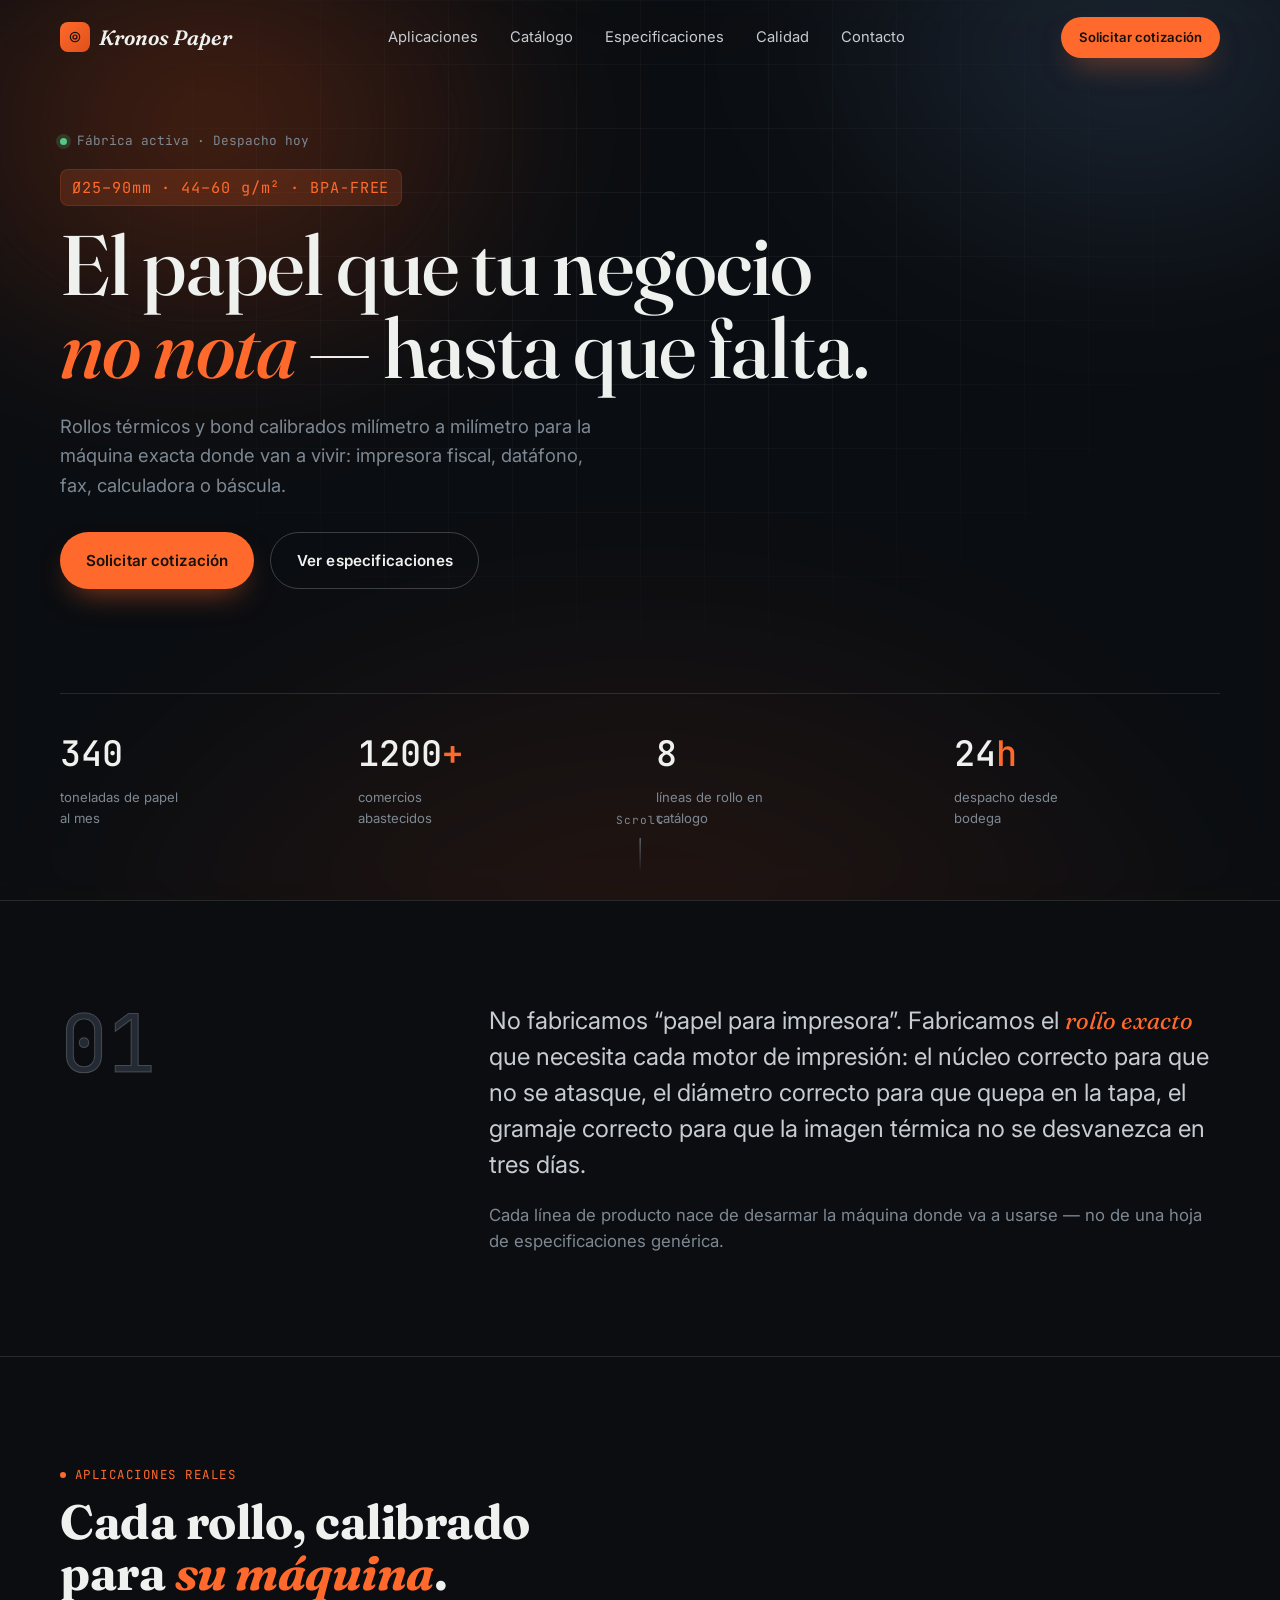
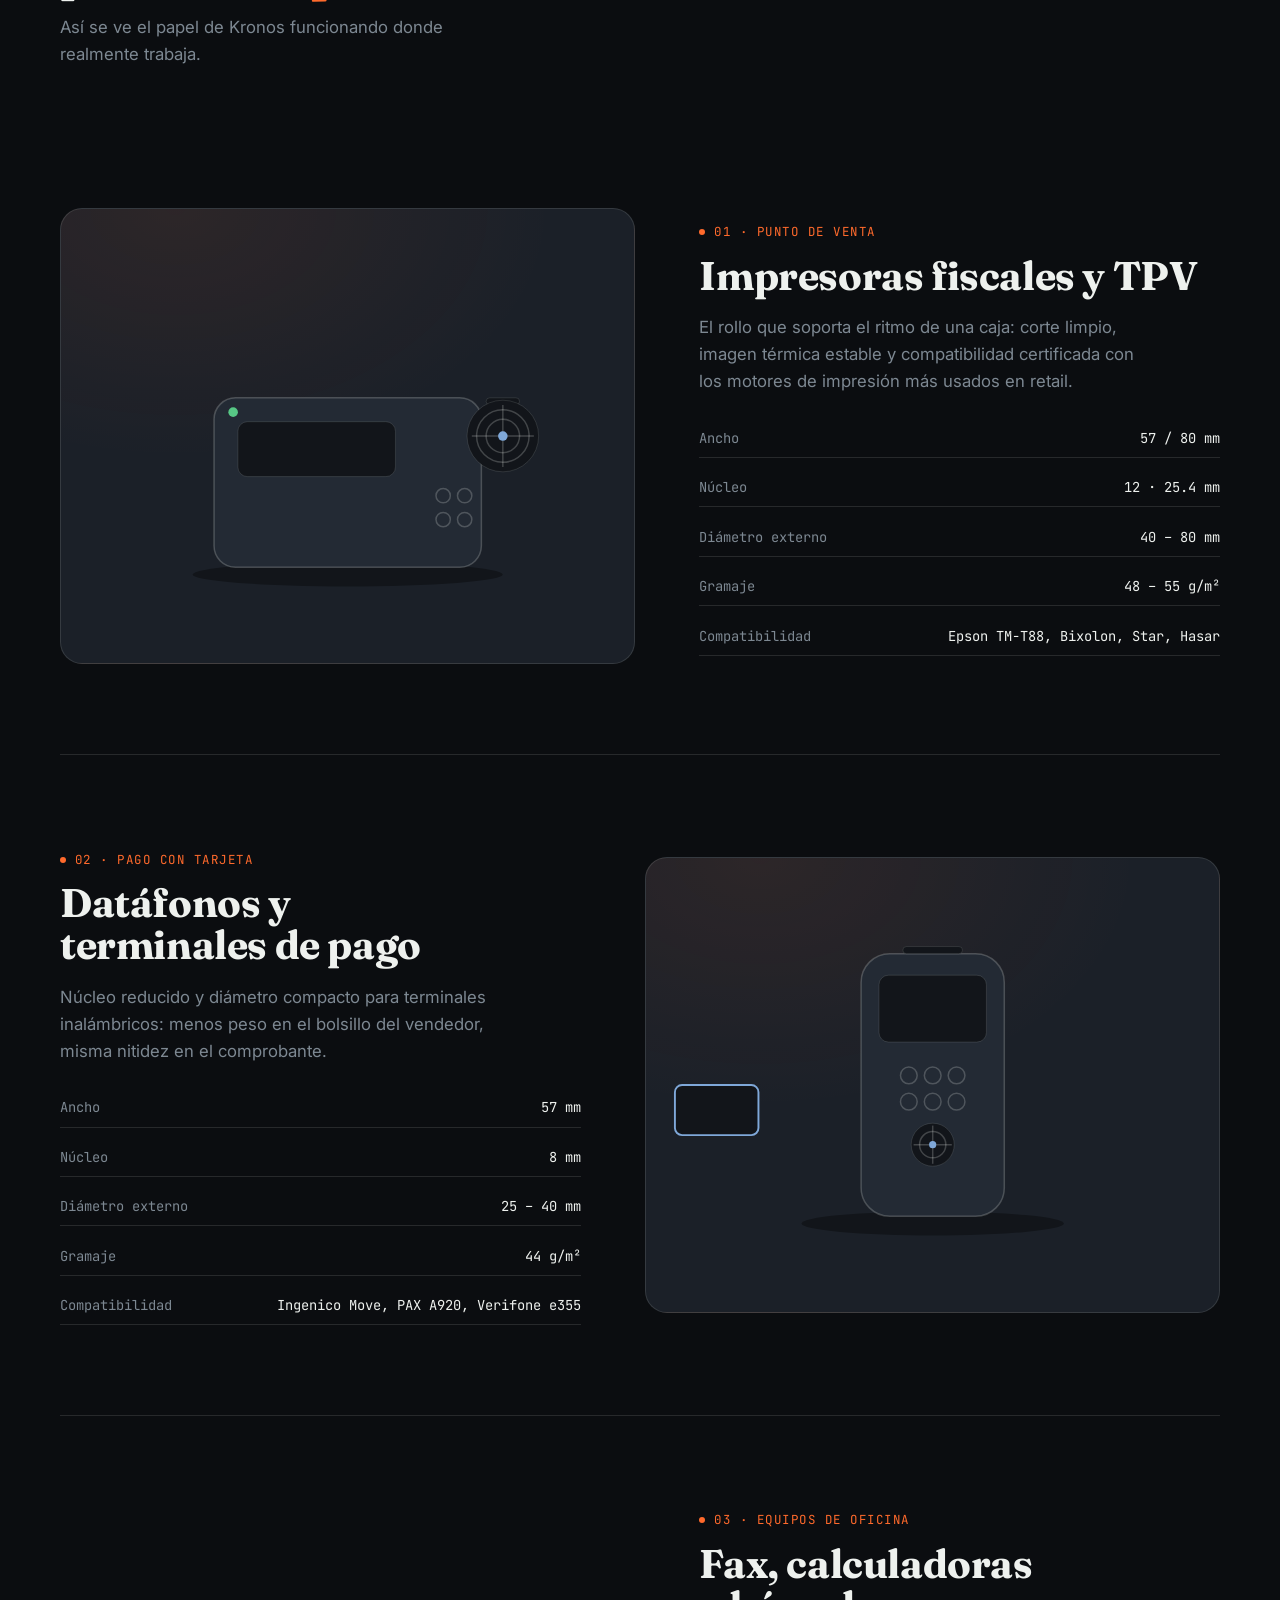
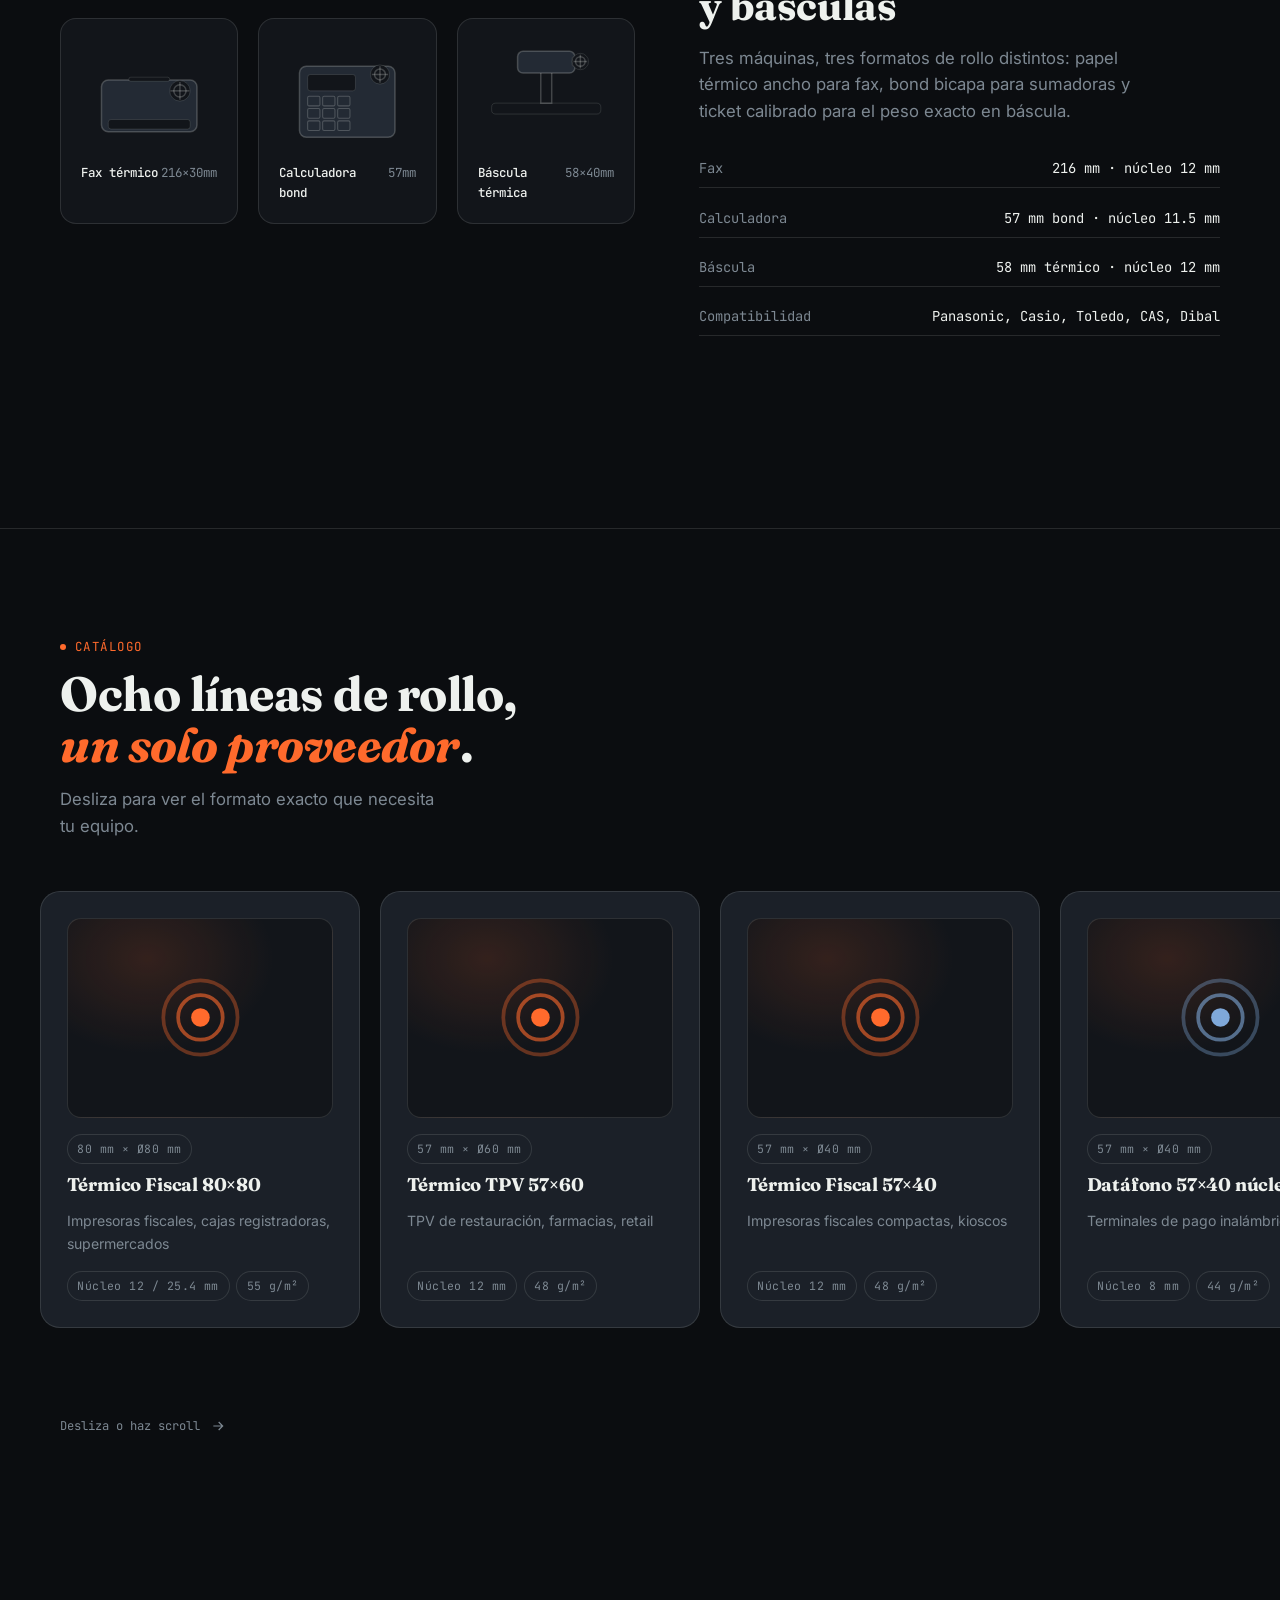
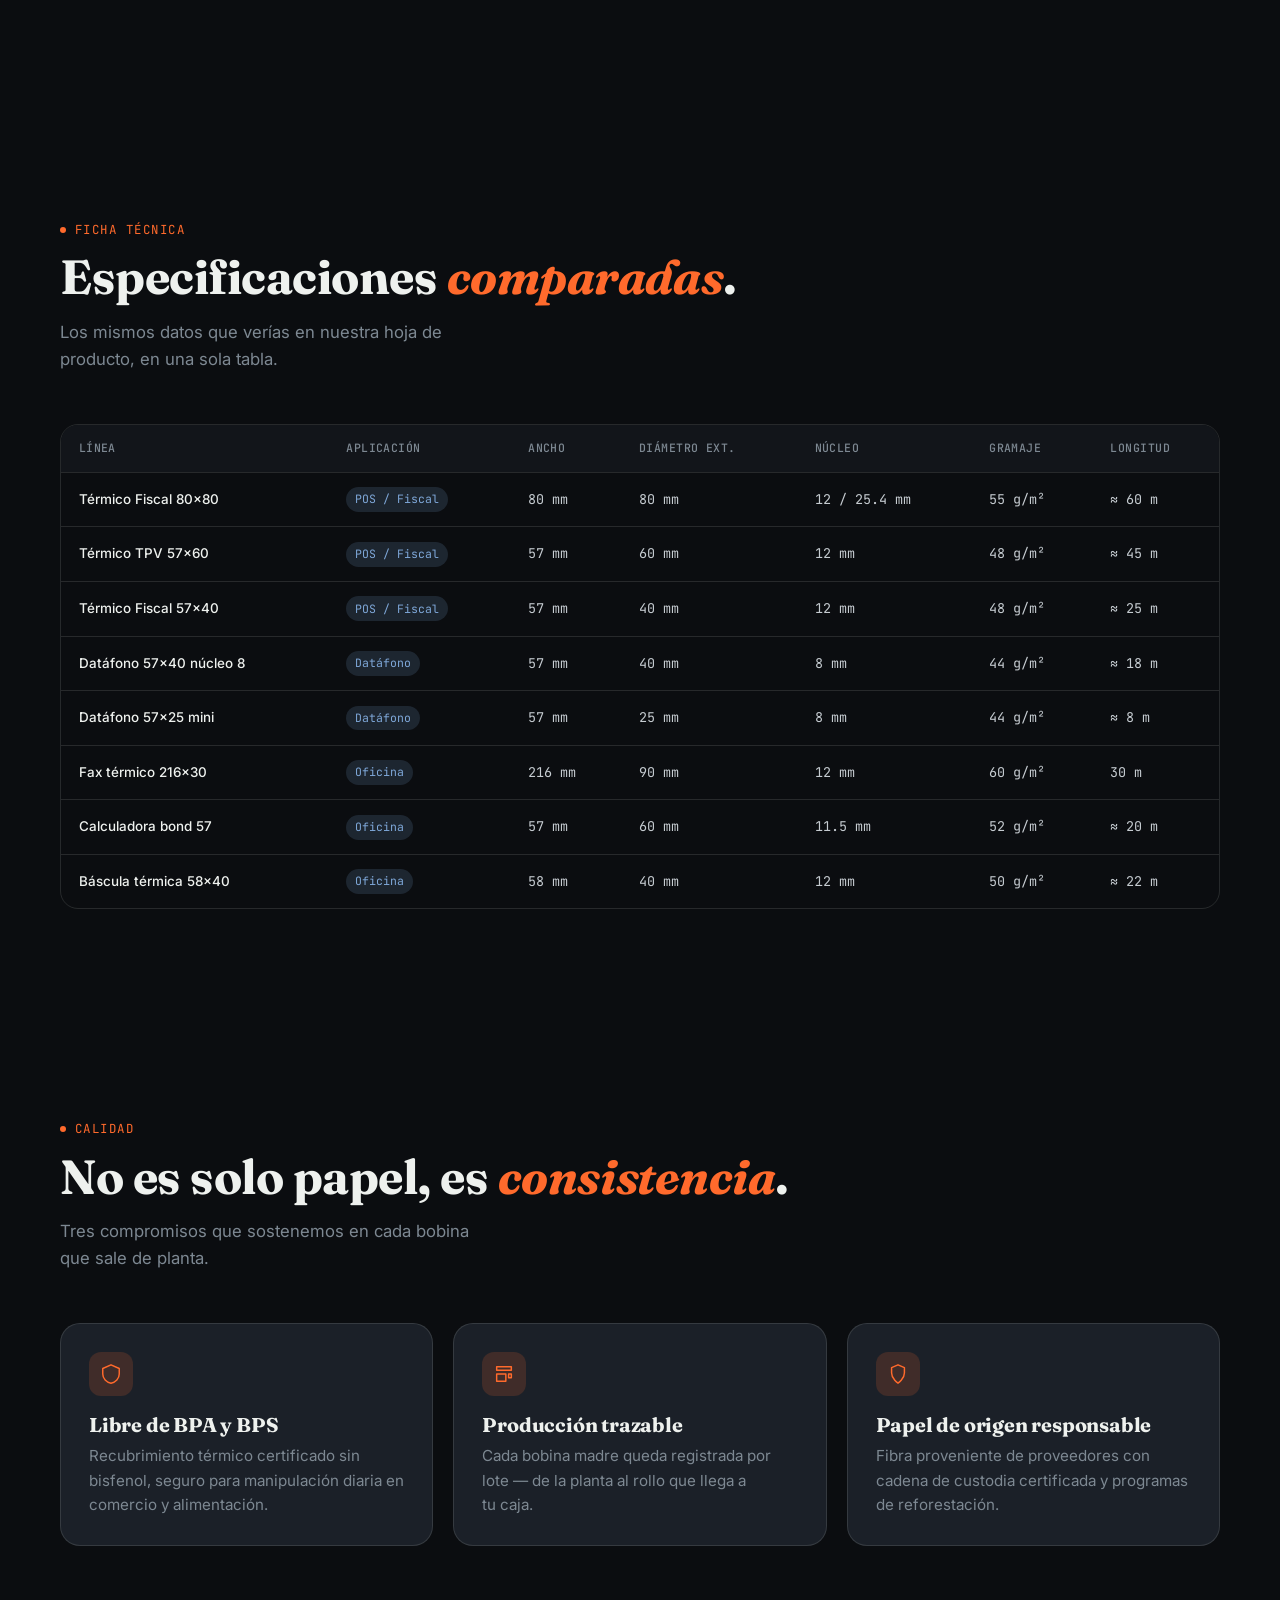
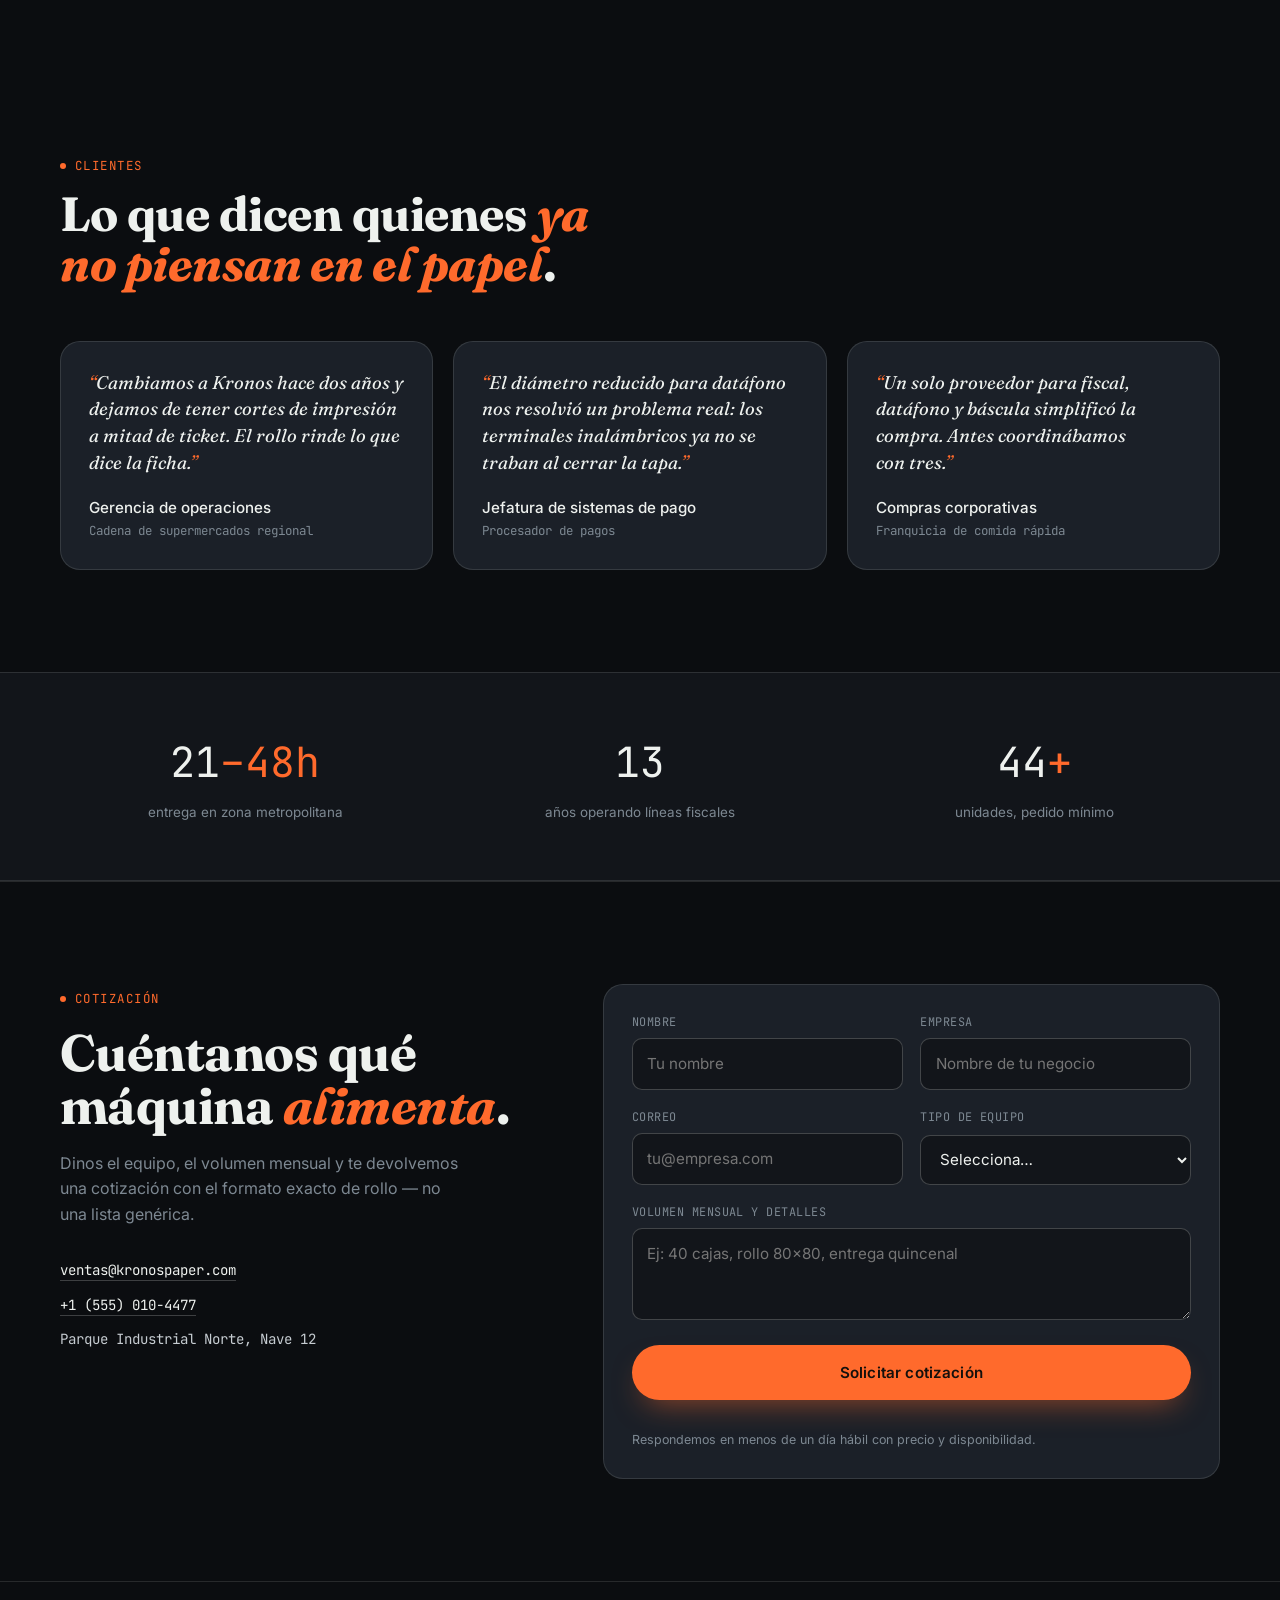
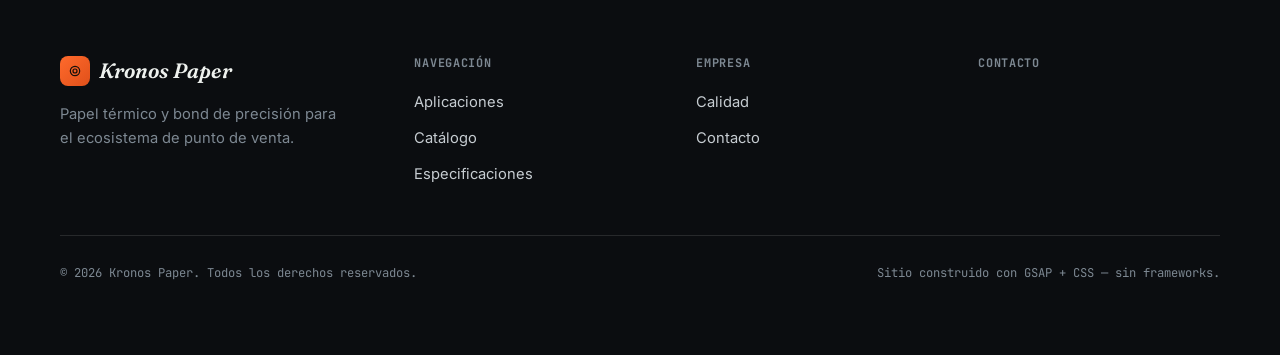
==== kronos-paper/index.html @ b765696f "Add Kronos Paper website with per-machine roll animations Static site (no build step) showcasing the" ====
<!doctype html>
<html lang="es">
<head>
<meta charset="UTF-8" />
<meta name="viewport" content="width=device-width, initial-scale=1" />
<title>Kronos Paper — Papel térmico y bond de precisión para punto de venta</title>
<meta name="description" content="Rollos térmicos y bond calibrados para impresoras fiscales, datáfonos, fax, calculadoras y básculas. Fabricación trazable, libre de BPA, entrega en 24–48h." />
<link rel="preconnect" href="https://fonts.googleapis.com">
<link rel="preconnect" href="https://fonts.gstatic.com" crossorigin>
<link rel="stylesheet" href="https://fonts.googleapis.com/css2?family=Fraunces:ital,opsz,wght@0,9..144,400;0,9..144,500;0,9..144,600;1,9..144,500;1,9..144,600&family=Inter:wght@300;400;500;600;700&family=JetBrains+Mono:wght@400;500;600&display=swap">
<link rel="icon" href="data:image/svg+xml,%3Csvg xmlns='http://www.w3.org/2000/svg' viewBox='0 0 24 24'%3E%3Crect width='24' height='24' rx='6' fill='%23ff6a2c'/%3E%3Ccircle cx='12' cy='12' r='7' stroke='%2314100c' stroke-width='1.8' fill='none'/%3E%3Ccircle cx='12' cy='12' r='3' stroke='%2314100c' stroke-width='1.8' fill='none'/%3E%3C/svg%3E">
<link rel="stylesheet" href="styles.css?v=20260911" />
</head>
<body>
<a class="skip-link" href="#contenido">Saltar al contenido</a>

<div class="splash" data-splash aria-hidden="true">
  <div class="splash-mark">
    <span class="brand-mark"><svg viewBox="0 0 24 24" fill="none"><circle cx="12" cy="12" r="7" stroke="#14100c" stroke-width="1.8"/><circle cx="12" cy="12" r="3" stroke="#14100c" stroke-width="1.8"/></svg></span>
    Kronos Paper
  </div>
  <div class="splash-bar"><span></span></div>
</div>

<div class="scroll-progress" aria-hidden="true"><span data-scroll-progress></span></div>

<header class="nav" data-nav>
  <div class="container nav-inner">
    <a class="brand" href="#top">
      <span class="brand-mark"><svg viewBox="0 0 24 24" fill="none"><circle cx="12" cy="12" r="7" stroke="#14100c" stroke-width="1.8"/><circle cx="12" cy="12" r="3" stroke="#14100c" stroke-width="1.8"/></svg></span>
      Kronos Paper
    </a>
    <nav class="nav-links" data-nav-links aria-label="Navegación principal">
      <a href="#aplicaciones">Aplicaciones</a>
      <a href="#catalogo">Catálogo</a>
      <a href="#especificaciones">Especificaciones</a>
      <a href="#calidad">Calidad</a>
      <a href="#contacto">Contacto</a>
    </nav>
    <a class="btn btn-primary btn-sm nav-cta" href="#contacto">Solicitar cotización</a>
    <button class="nav-burger" data-burger aria-label="Abrir menú" aria-expanded="false"><span></span></button>
  </div>
</header>

<div class="mobile-menu" data-mobile-menu>
  <ul data-mobile-nav-links>
    <li><a href="#aplicaciones">Aplicaciones</a></li>
    <li><a href="#catalogo">Catálogo</a></li>
    <li><a href="#especificaciones">Especificaciones</a></li>
    <li><a href="#calidad">Calidad</a></li>
    <li><a href="#contacto">Contacto</a></li>
  </ul>
  <a class="btn btn-primary" href="#contacto">Solicitar cotización</a>
</div>

<main id="contenido">

  <section class="hero" id="top">
    <div class="hero-mesh" aria-hidden="true"></div>
    <div class="hero-grid" aria-hidden="true"></div>
    <div class="container hero-inner">
      <div>
        <div class="hero-meta"><span class="dot"></span><span>Fábrica activa · Despacho hoy</span></div>
        <span class="hero-glyph">Ø25–90mm · 44–60 g/m² · BPA-FREE</span>
        <h1 class="hero-title" data-reveal>El papel que tu negocio <em>no nota</em> — hasta que falta.</h1>
        <p class="hero-sub" data-reveal data-reveal-d1>Rollos térmicos y bond calibrados milímetro a milímetro para la máquina exacta donde van a vivir: impresora fiscal, datáfono, fax, calculadora o báscula.</p>
        <div class="hero-actions" data-reveal data-reveal-d2>
          <a class="btn btn-primary" href="#contacto">Solicitar cotización</a>
          <a class="btn btn-ghost" href="#especificaciones">Ver especificaciones</a>
        </div>
      </div>
      <div class="hero-stats" data-hero-stats aria-label="Cifras de Kronos Paper"></div>
    </div>
    <div class="hero-scroll-cue" aria-hidden="true"><span>Scroll</span><span class="line"></span></div>
  </section>

  <section class="manifesto section-pad">
    <div class="container manifesto-grid">
      <div class="manifesto-num" aria-hidden="true">01</div>
      <div class="manifesto-copy" data-reveal>
        <p>No fabricamos “papel para impresora”. Fabricamos el <em>rollo exacto</em> que necesita cada motor de impresión: el núcleo correcto para que no se atasque, el diámetro correcto para que quepa en la tapa, el gramaje correcto para que la imagen térmica no se desvanezca en tres días.</p>
        <p>Cada línea de producto nace de desarmar la máquina donde va a usarse — no de una hoja de especificaciones genérica.</p>
      </div>
    </div>
  </section>

  <section class="applications section-pad" id="aplicaciones">
    <div class="container">
      <div class="section-head" data-reveal>
        <span class="kicker"><span class="dot"></span>Aplicaciones reales</span>
        <h2>Cada rollo, calibrado para <em>su máquina</em>.</h2>
        <p>Así se ve el papel de Kronos funcionando donde realmente trabaja.</p>
      </div>

      <!-- APP 1 — Impresoras fiscales y TPV -->
      <div class="app-block">
        <div class="app-figure" data-scene aria-hidden="true">
          <svg viewBox="0 0 400 300" role="img" aria-label="Rollo térmico alimentando una impresora fiscal de punto de venta">
            <ellipse cx="200" cy="266" rx="130" ry="10" fill="rgba(0,0,0,.35)"/>
            <rect class="scene-body" x="88" y="118" width="224" height="142" rx="18"/>
            <rect class="scene-panel" x="108" y="138" width="132" height="46" rx="8"/>
            <text class="scene-screen-text" x="120" y="167" font-family="var(--mono)" font-size="16" fill="var(--ok)">TOTAL $128.40</text>
            <circle class="scene-led" cx="104" cy="130" r="4" fill="var(--ok)"/>
            <circle cx="280" cy="200" r="6" fill="none" class="scene-line"/>
            <circle cx="280" cy="220" r="6" fill="none" class="scene-line"/>
            <circle cx="298" cy="200" r="6" fill="none" class="scene-line"/>
            <circle cx="298" cy="220" r="6" fill="none" class="scene-line"/>
            <rect class="scene-panel" x="316" y="118" width="28" height="6" rx="3"/>
            <g class="scene-roll-group" style="transform-origin:330px 150px">
              <circle cx="330" cy="150" r="30" class="scene-panel"/>
              <circle cx="330" cy="150" r="22" class="scene-line"/>
              <circle cx="330" cy="150" r="14" class="scene-line"/>
              <line x1="330" y1="124" x2="330" y2="176" class="scene-line"/>
              <line x1="304" y1="150" x2="356" y2="150" class="scene-line"/>
              <circle cx="330" cy="150" r="4" class="scene-steel"/>
            </g>
            <path class="scene-ticket scene-accent-stroke" fill="none" stroke-width="26" stroke-linecap="round" d="M330,118 C330,72 332,42 302,12 C282,-8 250,-4 246,22"/>
            <rect class="scene-print-line" x="290" y="76" width="16" height="2.5" fill="var(--cream)"/>
            <rect class="scene-print-line" x="286" y="60" width="20" height="2.5" fill="var(--cream)"/>
            <rect class="scene-print-line" x="280" y="44" width="24" height="2.5" fill="var(--cream)"/>
            <rect class="scene-print-line" x="270" y="28" width="22" height="2.5" fill="var(--cream)"/>
            <rect class="scene-print-line" x="258" y="14" width="18" height="2.5" fill="var(--cream)"/>
          </svg>
        </div>
        <div class="app-copy" data-reveal>
          <span class="kicker"><span class="dot"></span>01 · Punto de venta</span>
          <h3>Impresoras fiscales y TPV</h3>
          <p class="app-summary">El rollo que soporta el ritmo de una caja: corte limpio, imagen térmica estable y compatibilidad certificada con los motores de impresión más usados en retail.</p>
          <div class="spec-list">
            <div class="spec-row"><span class="k">Ancho</span><span class="v">57 / 80 mm</span></div>
            <div class="spec-row"><span class="k">Núcleo</span><span class="v">12 · 25.4 mm</span></div>
            <div class="spec-row"><span class="k">Diámetro externo</span><span class="v">40 – 80 mm</span></div>
            <div class="spec-row"><span class="k">Gramaje</span><span class="v">48 – 55 g/m²</span></div>
            <div class="spec-row"><span class="k">Compatibilidad</span><span class="v">Epson TM-T88, Bixolon, Star, Hasar</span></div>
          </div>
        </div>
      </div>

      <!-- APP 2 — Datáfonos -->
      <div class="app-block is-reverse">
        <div class="app-figure" data-scene aria-hidden="true">
          <svg viewBox="0 0 400 300" role="img" aria-label="Rollo compacto alimentando un datáfono inalámbrico">
            <ellipse cx="200" cy="266" rx="110" ry="10" fill="rgba(0,0,0,.35)"/>
            <rect class="scene-body" x="140" y="40" width="120" height="220" rx="24"/>
            <rect class="scene-panel" x="155" y="58" width="90" height="56" rx="8"/>
            <text class="scene-screen-text" x="167" y="82" font-family="var(--mono)" font-size="13" fill="var(--ok)">APROBADO</text>
            <path class="scene-screen-text" d="M172,94 l8,8 l16,-16" fill="none" stroke="var(--ok)" stroke-width="2.4" stroke-linecap="round" stroke-linejoin="round"/>
            <circle cx="180" cy="142" r="7" class="scene-line"/>
            <circle cx="200" cy="142" r="7" class="scene-line"/>
            <circle cx="220" cy="142" r="7" class="scene-line"/>
            <circle cx="180" cy="164" r="7" class="scene-line"/>
            <circle cx="200" cy="164" r="7" class="scene-line"/>
            <circle cx="220" cy="164" r="7" class="scene-line"/>
            <rect class="scene-panel" x="175" y="34" width="50" height="6" rx="3"/>
            <g class="scene-roll-group" style="transform-origin:200px 200px">
              <circle cx="200" cy="200" r="18" class="scene-panel"/>
              <circle cx="200" cy="200" r="11" class="scene-line"/>
              <line x1="200" y1="184" x2="200" y2="216" class="scene-line"/>
              <line x1="184" y1="200" x2="216" y2="200" class="scene-line"/>
              <circle cx="200" cy="200" r="3" class="scene-steel"/>
            </g>
            <path class="scene-ticket scene-accent-stroke" fill="none" stroke-width="16" stroke-linecap="round" d="M200,34 C200,4 190,-16 165,-24 C145,-30 128,-20 130,-4"/>
            <rect class="scene-print-line" x="150" y="4" width="12" height="2" fill="var(--cream)"/>
            <rect class="scene-print-line" x="146" y="-6" width="14" height="2" fill="var(--cream)"/>
            <rect class="scene-print-line" x="140" y="-16" width="14" height="2" fill="var(--cream)"/>
            <rect class="scene-card" x="30" y="150" width="70" height="42" rx="6" fill="var(--bg-2)" stroke="var(--steel)" stroke-width="1.6" style="transform-box:fill-box; transform-origin:center"/>
          </svg>
        </div>
        <div class="app-copy" data-reveal>
          <span class="kicker"><span class="dot"></span>02 · Pago con tarjeta</span>
          <h3>Datáfonos y terminales de pago</h3>
          <p class="app-summary">Núcleo reducido y diámetro compacto para terminales inalámbricos: menos peso en el bolsillo del vendedor, misma nitidez en el comprobante.</p>
          <div class="spec-list">
            <div class="spec-row"><span class="k">Ancho</span><span class="v">57 mm</span></div>
            <div class="spec-row"><span class="k">Núcleo</span><span class="v">8 mm</span></div>
            <div class="spec-row"><span class="k">Diámetro externo</span><span class="v">25 – 40 mm</span></div>
            <div class="spec-row"><span class="k">Gramaje</span><span class="v">44 g/m²</span></div>
            <div class="spec-row"><span class="k">Compatibilidad</span><span class="v">Ingenico Move, PAX A920, Verifone e355</span></div>
          </div>
        </div>
      </div>

      <!-- APP 3 — Oficina: fax, calculadora, báscula -->
      <div class="app-block">
        <div>
          <div class="office-row">
            <div class="office-card" data-scene>
              <svg viewBox="0 0 200 160" role="img" aria-label="Rollo alimentando un fax de oficina">
                <rect class="scene-body" x="30" y="60" width="140" height="76" rx="10"/>
                <rect class="scene-panel" x="40" y="118" width="120" height="14" rx="4"/>
                <rect class="scene-panel" x="70" y="56" width="60" height="6" rx="3"/>
                <g class="scene-roll-group" style="transform-origin:145px 76px">
                  <circle cx="145" cy="76" r="15" class="scene-panel"/>
                  <circle cx="145" cy="76" r="9" class="scene-line"/>
                  <line x1="145" y1="63" x2="145" y2="89" class="scene-line"/>
                  <line x1="131" y1="76" x2="159" y2="76" class="scene-line"/>
                </g>
                <path class="scene-ticket scene-accent-stroke" fill="none" stroke-width="16" stroke-linecap="round" d="M100,56 C100,36 100,24 100,8"/>
                <rect class="scene-print-line" x="86" y="30" width="28" height="2" fill="var(--cream)"/>
                <rect class="scene-print-line" x="86" y="20" width="28" height="2" fill="var(--cream)"/>
                <rect class="scene-print-line" x="86" y="10" width="28" height="2" fill="var(--cream)"/>
              </svg>
              <div class="office-label"><strong>Fax térmico</strong><span>216×30mm</span></div>
            </div>
            <div class="office-card" data-scene>
              <svg viewBox="0 0 200 160" role="img" aria-label="Rollo alimentando una calculadora sumadora">
                <rect class="scene-body" x="30" y="40" width="140" height="104" rx="10"/>
                <rect class="scene-panel" x="42" y="52" width="70" height="24" rx="4"/>
                <text class="scene-screen-text" x="48" y="68" font-family="var(--mono)" font-size="11" fill="var(--ok)">128.40</text>
                <g class="scene-line">
                  <rect x="42" y="84" width="18" height="14" rx="2"/>
                  <rect x="64" y="84" width="18" height="14" rx="2"/>
                  <rect x="86" y="84" width="18" height="14" rx="2"/>
                  <rect x="42" y="102" width="18" height="14" rx="2"/>
                  <rect x="64" y="102" width="18" height="14" rx="2"/>
                  <rect x="86" y="102" width="18" height="14" rx="2"/>
                  <rect x="42" y="120" width="18" height="14" rx="2"/>
                  <rect x="64" y="120" width="18" height="14" rx="2"/>
                  <rect x="86" y="120" width="18" height="14" rx="2"/>
                </g>
                <g class="scene-roll-group" style="transform-origin:148px 52px">
                  <circle cx="148" cy="52" r="14" class="scene-panel"/>
                  <circle cx="148" cy="52" r="8" class="scene-line"/>
                  <line x1="148" y1="40" x2="148" y2="64" class="scene-line"/>
                  <line x1="136" y1="52" x2="160" y2="52" class="scene-line"/>
                </g>
                <path class="scene-ticket scene-accent-stroke" fill="none" stroke-width="13" stroke-linecap="round" d="M148,38 C148,16 138,2 116,0"/>
                <rect class="scene-print-line" x="102" y="-6" width="20" height="2" fill="var(--cream)"/>
                <rect class="scene-print-line" x="98" y="-14" width="20" height="2" fill="var(--cream)"/>
              </svg>
              <div class="office-label"><strong>Calculadora bond</strong><span>57mm</span></div>
            </div>
            <div class="office-card" data-scene>
              <svg viewBox="0 0 200 160" role="img" aria-label="Rollo alimentando una báscula comercial">
                <rect class="scene-panel" x="20" y="94" width="160" height="16" rx="6"/>
                <rect class="scene-line" x="92" y="46" width="16" height="48" fill="none"/>
                <rect class="scene-body" x="58" y="18" width="84" height="32" rx="8"/>
                <text class="scene-screen-text" x="66" y="39" font-family="var(--mono)" font-size="11" fill="var(--ok)">2.450 kg</text>
                <rect class="scene-panel" x="138" y="26" width="6" height="14" rx="2"/>
                <g class="scene-roll-group" style="transform-origin:150px 33px">
                  <circle cx="150" cy="33" r="12" class="scene-panel"/>
                  <circle cx="150" cy="33" r="7" class="scene-line"/>
                  <line x1="150" y1="23" x2="150" y2="43" class="scene-line"/>
                  <line x1="140" y1="33" x2="160" y2="33" class="scene-line"/>
                </g>
                <path class="scene-ticket scene-accent-stroke" fill="none" stroke-width="13" stroke-linecap="round" d="M144,32 C172,32 180,46 176,66"/>
                <rect class="scene-print-line" x="168" y="52" width="2" height="18" fill="var(--cream)"/>
                <rect class="scene-print-line" x="176" y="52" width="2" height="18" fill="var(--cream)"/>
              </svg>
              <div class="office-label"><strong>Báscula térmica</strong><span>58×40mm</span></div>
            </div>
          </div>
        </div>
        <div class="app-copy" data-reveal>
          <span class="kicker"><span class="dot"></span>03 · Equipos de oficina</span>
          <h3>Fax, calculadoras y básculas</h3>
          <p class="app-summary">Tres máquinas, tres formatos de rollo distintos: papel térmico ancho para fax, bond bicapa para sumadoras y ticket calibrado para el peso exacto en báscula.</p>
          <div class="spec-list">
            <div class="spec-row"><span class="k">Fax</span><span class="v">216 mm · núcleo 12 mm</span></div>
            <div class="spec-row"><span class="k">Calculadora</span><span class="v">57 mm bond · núcleo 11.5 mm</span></div>
            <div class="spec-row"><span class="k">Báscula</span><span class="v">58 mm térmico · núcleo 12 mm</span></div>
            <div class="spec-row"><span class="k">Compatibilidad</span><span class="v">Panasonic, Casio, Toledo, CAS, Dibal</span></div>
          </div>
        </div>
      </div>

    </div>
  </section>

  <section class="showcase" id="catalogo">
    <div class="container showcase-head">
      <div class="section-head" data-reveal>
        <span class="kicker"><span class="dot"></span>Catálogo</span>
        <h2>Ocho líneas de rollo, <em>un solo proveedor</em>.</h2>
        <p>Desliza para ver el formato exacto que necesita tu equipo.</p>
      </div>
    </div>
    <div class="showcase-viewport">
      <div class="showcase-track" data-showcase aria-label="Catálogo de rollos Kronos Paper"></div>
    </div>
    <div class="container">
      <div class="showcase-hint"><span>Desliza o haz scroll</span><svg viewBox="0 0 24 24" fill="none" stroke="currentColor" stroke-width="1.8"><path d="M5 12h14M13 6l6 6-6 6"/></svg></div>
    </div>
  </section>

  <section class="specs-section section-pad" id="especificaciones">
    <div class="container">
      <div class="section-head" data-reveal>
        <span class="kicker"><span class="dot"></span>Ficha técnica</span>
        <h2>Especificaciones <em>comparadas</em>.</h2>
        <p>Los mismos datos que verías en nuestra hoja de producto, en una sola tabla.</p>
      </div>
      <div class="specs-table-wrap" data-reveal>
        <table class="specs-table">
          <thead>
            <tr>
              <th>Línea</th><th>Aplicación</th><th>Ancho</th><th>Diámetro ext.</th><th>Núcleo</th><th>Gramaje</th><th>Longitud</th>
            </tr>
          </thead>
          <tbody data-specs-table></tbody>
        </table>
      </div>
    </div>
  </section>

  <section class="quality-section section-pad" id="calidad">
    <div class="container">
      <div class="section-head" data-reveal>
        <span class="kicker"><span class="dot"></span>Calidad</span>
        <h2>No es solo papel, es <em>consistencia</em>.</h2>
        <p>Tres compromisos que sostenemos en cada bobina que sale de planta.</p>
      </div>
      <div class="quality-grid" data-quality></div>
    </div>
  </section>

  <section class="testimonials-section section-pad">
    <div class="container">
      <div class="section-head" data-reveal>
        <span class="kicker"><span class="dot"></span>Clientes</span>
        <h2>Lo que dicen quienes <em>ya no piensan en el papel</em>.</h2>
      </div>
      <div class="testi-wrap" data-testimonials></div>
    </div>
  </section>

  <section class="coverage">
    <div class="container coverage-grid" data-coverage></div>
  </section>

  <section class="cta-section section-pad" id="contacto">
    <div class="container cta-grid">
      <div class="cta-copy" data-reveal>
        <span class="kicker"><span class="dot"></span>Cotización</span>
        <h2>Cuéntanos qué máquina <em>alimenta</em>.</h2>
        <p>Dinos el equipo, el volumen mensual y te devolvemos una cotización con el formato exacto de rollo — no una lista genérica.</p>
        <ul class="cta-contact-list" data-contact aria-label="Datos de contacto"></ul>
      </div>
      <div class="card form-card" data-reveal>
        <form class="form-grid" data-quote-form novalidate>
          <div class="field-row">
            <div class="field">
              <label for="f-name">Nombre</label>
              <input id="f-name" name="name" type="text" placeholder="Tu nombre" required />
            </div>
            <div class="field">
              <label for="f-company">Empresa</label>
              <input id="f-company" name="company" type="text" placeholder="Nombre de tu negocio" required />
            </div>
          </div>
          <div class="field-row">
            <div class="field">
              <label for="f-email">Correo</label>
              <input id="f-email" name="email" type="email" placeholder="tu@empresa.com" required />
            </div>
            <div class="field">
              <label for="f-machine">Tipo de equipo</label>
              <select id="f-machine" name="machine" required>
                <option value="">Selecciona…</option>
                <option value="fiscal">Impresora fiscal / TPV</option>
                <option value="datafono">Datáfono / terminal de pago</option>
                <option value="fax">Fax</option>
                <option value="calculadora">Calculadora / sumadora</option>
                <option value="bascula">Báscula</option>
                <option value="otro">Otro</option>
              </select>
            </div>
          </div>
          <div class="field">
            <label for="f-msg">Volumen mensual y detalles</label>
            <textarea id="f-msg" name="message" placeholder="Ej: 40 cajas, rollo 80×80, entrega quincenal"></textarea>
          </div>
          <button class="btn btn-primary form-submit" type="submit" data-form-submit>Solicitar cotización</button>
          <p class="form-note">Respondemos en menos de un día hábil con precio y disponibilidad.</p>
        </form>
        <div class="form-success" data-form-success>
          <svg viewBox="0 0 52 52" fill="none"><circle cx="26" cy="26" r="24" stroke="var(--ok)" stroke-width="2"/><path class="checkmark-path" d="M15 27l8 8 15-16" stroke="var(--ok)" stroke-width="3" stroke-linecap="round" stroke-linejoin="round" fill="none"/></svg>
          <h3>Solicitud recibida</h3>
          <p>Un asesor de Kronos Paper revisará tu equipo y te escribirá con la ficha exacta de rollo.</p>
          <button class="btn btn-ghost btn-sm" type="button" data-form-success-close>Cerrar</button>
        </div>
      </div>
    </div>
  </section>

</main>

<footer class="footer">
  <div class="container">
    <div class="footer-top">
      <div class="footer-brand">
        <a class="brand" href="#top">
          <span class="brand-mark"><svg viewBox="0 0 24 24" fill="none"><circle cx="12" cy="12" r="7" stroke="#14100c" stroke-width="1.8"/><circle cx="12" cy="12" r="3" stroke="#14100c" stroke-width="1.8"/></svg></span>
          Kronos Paper
        </a>
        <p>Papel térmico y bond de precisión para el ecosistema de punto de venta.</p>
      </div>
      <div class="footer-col">
        <h5>Navegación</h5>
        <ul>
          <li><a href="#aplicaciones">Aplicaciones</a></li>
          <li><a href="#catalogo">Catálogo</a></li>
          <li><a href="#especificaciones">Especificaciones</a></li>
        </ul>
      </div>
      <div class="footer-col">
        <h5>Empresa</h5>
        <ul>
          <li><a href="#calidad">Calidad</a></li>
          <li><a href="#contacto">Contacto</a></li>
        </ul>
      </div>
      <div class="footer-col">
        <h5>Contacto</h5>
        <ul data-contact></ul>
      </div>
    </div>
    <div class="footer-bottom">
      <span>© <span data-year></span> Kronos Paper. Todos los derechos reservados.</span>
      <span>Sitio construido con GSAP + CSS — sin frameworks.</span>
    </div>
  </div>
</footer>

<script defer src="lib/gsap.min.js"></script>
<script defer src="lib/ScrollTrigger.min.js"></script>
<script defer src="lib/manifest.js"></script>
<script defer src="main.js?v=20260911"></script>
</body>
</html>
---- kronos-paper/styles.css ----
/* =============================================================
   1. Tokens
   ============================================================= */
:root {
  --bg: #0b0d10;
  --bg-2: #12151a;
  --bg-3: #1b2028;
  --bg-4: #232a34;
  --cream: #eef1ee;
  --cream-2: #c6ccd1;
  --cream-3: #7d8892;
  --accent: #ff6a2c;
  --accent-2: #e0501a;
  --accent-soft: rgba(255, 106, 44, 0.16);
  --steel: #7fa8d9;
  --steel-soft: rgba(127, 168, 217, 0.16);
  --ok: #57c785;
  --line: rgba(238, 241, 238, 0.12);
  --line-strong: rgba(238, 241, 238, 0.22);

  --serif: "Fraunces", "Iowan Old Style", serif;
  --sans: "Inter", -apple-system, BlinkMacSystemFont, "Segoe UI", sans-serif;
  --mono: "JetBrains Mono", "SFMono-Regular", Consolas, monospace;

  --ease-out: cubic-bezier(0.16, 1, 0.3, 1);
  --ease-in: cubic-bezier(0.7, 0, 0.84, 0);
  --ease-soft: cubic-bezier(0.25, 0.46, 0.45, 0.94);
  --ease-bounce: cubic-bezier(0.34, 1.56, 0.64, 1);

  --nav-h: 76px;
  --container: 1240px;
}

/* =============================================================
   2. Reset & base
   ============================================================= */
*, *::before, *::after { box-sizing: border-box; margin: 0; }
html {
  -webkit-text-size-adjust: 100%;
  tab-size: 2;
  overflow-x: clip;
  scroll-behavior: smooth;
}
@media (prefers-reduced-motion: reduce) {
  html { scroll-behavior: auto; }
}
body {
  background: var(--bg);
  color: var(--cream-2);
  font-family: var(--sans);
  font-size: 16px;
  line-height: 1.6;
  -webkit-font-smoothing: antialiased;
  text-rendering: optimizeLegibility;
  overflow-x: clip;
  overscroll-behavior-y: none;
}
img, svg, video { display: block; max-width: 100%; }
img { height: auto; }
button { font: inherit; color: inherit; cursor: pointer; border: 0; background: none; }
a { color: inherit; text-decoration: none; }
p { text-wrap: pretty; }
h1, h2, h3, h4 { text-wrap: balance; line-height: 1.05; letter-spacing: -0.01em; color: var(--cream); }
ul { list-style: none; padding: 0; }
::selection { background: var(--accent); color: var(--bg); }

:focus-visible {
  outline: 2px solid var(--accent);
  outline-offset: 3px;
  border-radius: 4px;
}

/* =============================================================
   3. Utilities
   ============================================================= */
.skip-link {
  position: fixed; top: -100px; left: 1rem;
  padding: .7rem 1.1rem; background: var(--cream); color: var(--bg);
  z-index: 9999; border-radius: 8px; font-weight: 600; font-size: .9rem;
  transition: top .3s var(--ease-out);
}
.skip-link:focus { top: 1rem; }

.container {
  width: 100%;
  max-width: var(--container);
  margin-inline: auto;
  padding-inline: 1.25rem;
}
@media (min-width: 720px) { .container { padding-inline: 2rem; } }
@media (min-width: 1280px) { .container { padding-inline: 2.5rem; } }

.sr-only {
  position: absolute; width: 1px; height: 1px; padding: 0; margin: -1px;
  overflow: hidden; clip: rect(0,0,0,0); white-space: nowrap; border: 0;
}

.kicker {
  display: inline-flex; align-items: center; gap: .55rem;
  font-family: var(--mono); font-size: .78rem; letter-spacing: .12em;
  text-transform: uppercase; color: var(--accent);
}
.kicker .dot { width: 6px; height: 6px; border-radius: 50%; background: var(--accent); flex: none; }

.section-head {
  max-width: 46rem;
  margin-bottom: clamp(2rem, 4vw, 3.5rem);
}
.section-head h2 { font-family: var(--serif); font-size: clamp(1.9rem, 4vw, 3rem); margin-top: .75rem; }
.section-head h2 em { font-style: italic; color: var(--accent); }
.section-head p { margin-top: 1rem; font-size: 1.05rem; color: var(--cream-3); max-width: 40ch; }

.eyebrow-num {
  font-family: var(--mono); font-size: .82rem; color: var(--cream-3);
}

section { position: relative; }
.section-pad { padding-block: clamp(4rem, 8vw, 7rem); }

/* =============================================================
   4. Typography helpers
   ============================================================= */
em { font-style: italic; }

/* =============================================================
   5. Components
   ============================================================= */
.btn {
  display: inline-flex; align-items: center; justify-content: center; gap: .5rem;
  padding: .95rem 1.6rem; border-radius: 999px;
  font-weight: 600; font-size: .95rem; letter-spacing: .01em;
  transition: transform .2s var(--ease-out), box-shadow .2s var(--ease-out), background .2s var(--ease-out), color .2s var(--ease-out);
  white-space: nowrap;
}
.btn-primary {
  background: var(--accent); color: #14100c;
  box-shadow: 0 14px 30px -12px rgba(255,106,44,.55);
}
.btn-primary:hover { transform: translateY(-2px); box-shadow: 0 20px 38px -14px rgba(255,106,44,.65); }
.btn-primary:active { transform: translateY(0); }
.btn-ghost {
  background: transparent; color: var(--cream);
  border: 1px solid var(--line-strong);
}
.btn-ghost:hover { border-color: var(--cream); background: rgba(238,241,238,.05); transform: translateY(-2px); }
.btn-sm { padding: .6rem 1.1rem; font-size: .82rem; }

.tag {
  display: inline-flex; align-items: center; gap: .4rem;
  font-family: var(--mono); font-size: .72rem; letter-spacing: .04em;
  padding: .3rem .6rem; border-radius: 999px;
  background: var(--bg-3); border: 1px solid var(--line); color: var(--cream-3);
}

.spec-list { display: grid; gap: .65rem; margin-top: 1.5rem; }
.spec-row {
  display: flex; align-items: baseline; justify-content: space-between; gap: 1rem;
  padding-block: .5rem; border-bottom: 1px solid var(--line);
  font-family: var(--mono); font-size: .86rem;
}
.spec-row .k { color: var(--cream-3); }
.spec-row .v { color: var(--cream); text-align: right; }

/* Card */
.card {
  background: var(--bg-3);
  border: 1px solid var(--line);
  border-radius: 20px;
  padding: 1.75rem;
  transition: border-color .3s var(--ease-out), box-shadow .3s var(--ease-out);
}
.card:hover { border-color: var(--line-strong); }

.has-tilt {
  --rx: 0deg; --ry: 0deg;
  transform: perspective(900px) rotateX(var(--rx)) rotateY(var(--ry));
  transform-style: preserve-3d;
  transition: transform .55s var(--ease-soft);
}
.has-tilt:hover { transition-duration: .15s; }

/* =============================================================
   6. Nav
   ============================================================= */
.nav {
  position: fixed; inset: 0 0 auto 0; z-index: 100;
  height: var(--nav-h);
  display: flex; align-items: center;
  background: transparent;
  border-bottom: 1px solid transparent;
  transition: background .35s var(--ease-out), border-color .35s var(--ease-out), backdrop-filter .35s var(--ease-out);
}
.nav.is-solid {
  background: rgba(11,13,16,.86);
  border-color: var(--line);
  backdrop-filter: blur(14px) saturate(140%);
  -webkit-backdrop-filter: blur(14px) saturate(140%);
}
.nav-inner { display: flex; align-items: center; justify-content: space-between; width: 100%; }
.brand {
  display: flex; align-items: center; gap: .55rem;
  font-family: var(--serif); font-style: italic; font-weight: 600;
  font-size: 1.3rem; color: var(--cream);
}
.brand .brand-mark {
  width: 30px; height: 30px; border-radius: 8px;
  background: linear-gradient(135deg, var(--accent), var(--accent-2));
  display: grid; place-items: center; flex: none;
}
.brand-mark svg { width: 16px; height: 16px; }

.nav-links {
  display: none; gap: 2rem; align-items: center;
  font-size: .92rem; color: var(--cream-2);
}
.nav-links a { position: relative; padding-block: .3rem; }
.nav-links a::after {
  content: ""; position: absolute; left: 0; right: 100%; bottom: -2px; height: 1px;
  background: var(--accent); transition: right .3s var(--ease-out);
}
.nav-links a:hover::after { right: 0; }
@media (min-width: 960px) { .nav-links { display: flex; } }

.nav-cta { display: none; }
@media (min-width: 720px) { .nav-cta { display: inline-flex; } }

.nav-burger {
  display: inline-grid; place-items: center; width: 42px; height: 42px;
  border-radius: 10px; border: 1px solid var(--line-strong);
}
@media (min-width: 960px) { .nav-burger { display: none; } }
.nav-burger span, .nav-burger::before, .nav-burger::after {
  content: ""; display: block; width: 18px; height: 1.5px; background: var(--cream);
}
.nav-burger { position: relative; }
.nav-burger span { position: absolute; }
.nav-burger::before { position: absolute; transform: translateY(-6px); }
.nav-burger::after { position: absolute; transform: translateY(6px); }

.mobile-menu {
  position: fixed; inset: 0; z-index: 99;
  background: var(--bg);
  display: flex; flex-direction: column; justify-content: center;
  padding: 2rem 1.5rem;
  transform: translateY(-100%);
  transition: transform .5s var(--ease-out);
}
.mobile-menu.is-open { transform: translateY(0); }
.mobile-menu ul { display: grid; gap: 1.5rem; }
.mobile-menu a { font-family: var(--serif); font-style: italic; font-size: 2rem; }
.mobile-menu .btn { margin-top: 2rem; align-self: flex-start; }

/* =============================================================
   7. Hero
   ============================================================= */
.hero {
  position: relative;
  min-height: 100svh;
  display: flex; align-items: center;
  padding-top: calc(var(--nav-h) + 2rem);
  padding-bottom: 3rem;
  overflow: clip;
  isolation: isolate;
}
.hero-mesh {
  position: absolute; inset: -10% -10% -10% -10%; z-index: -2;
  background:
    radial-gradient(38% 42% at 22% 20%, rgba(255,106,44,.22), transparent 65%),
    radial-gradient(42% 46% at 82% 12%, rgba(127,168,217,.16), transparent 60%),
    radial-gradient(60% 60% at 50% 100%, rgba(255,106,44,.10), transparent 70%),
    var(--bg);
  filter: blur(60px) saturate(130%);
  animation: meshDrift 26s ease-in-out infinite;
}
@keyframes meshDrift {
  0%, 100% { transform: scale(1) rotate(0deg); }
  50%      { transform: scale(1.12) rotate(6deg); }
}
.hero-grid {
  position: absolute; inset: 0; z-index: -1; opacity: .5;
  background-image:
    linear-gradient(var(--line) 1px, transparent 1px),
    linear-gradient(90deg, var(--line) 1px, transparent 1px);
  background-size: 64px 64px;
  mask-image: radial-gradient(60% 60% at 50% 30%, black, transparent 80%);
}

.hero-inner { display: grid; gap: 2.5rem; }
.hero-meta {
  display: flex; align-items: center; gap: .6rem;
  font-family: var(--mono); font-size: .8rem; color: var(--cream-3);
}
.hero-meta .dot { width: 7px; height: 7px; border-radius: 50%; background: var(--ok); box-shadow: 0 0 0 4px rgba(87,199,133,.18); }

.hero-glyph {
  font-family: var(--mono); font-size: .95rem; letter-spacing: .06em;
  color: var(--accent); border: 1px solid var(--accent-soft);
  background: var(--accent-soft); padding: .35rem .7rem; border-radius: 8px;
  display: inline-flex; width: fit-content; margin-top: 1.1rem;
}

.hero-title {
  font-family: var(--serif); font-weight: 500;
  font-size: clamp(2.4rem, 6.6vw, 5.4rem);
  line-height: .98;
  max-width: 20ch;
  margin-top: 1.1rem;
}
.hero-title em { color: var(--accent); }

.hero-sub {
  margin-top: 1.4rem; font-size: 1.15rem; color: var(--cream-3);
  max-width: 46ch;
}

.hero-actions { display: flex; flex-wrap: wrap; gap: 1rem; margin-top: 2rem; }

.hero-stats {
  margin-top: clamp(2.5rem, 5vw, 4rem);
  display: grid; grid-template-columns: repeat(2, 1fr); gap: 1.5rem 2rem;
  border-top: 1px solid var(--line); padding-top: 2rem;
}
@media (min-width: 720px) { .hero-stats { grid-template-columns: repeat(4, 1fr); } }
.hero-stat .num {
  font-family: var(--mono); font-size: clamp(1.6rem, 3vw, 2.2rem); color: var(--cream); font-weight: 500;
}
.hero-stat .num .suf { color: var(--accent); }
.hero-stat .label { font-size: .82rem; color: var(--cream-3); margin-top: .3rem; max-width: 16ch; }

.hero-scroll-cue {
  position: absolute; left: 50%; bottom: 1.75rem; transform: translateX(-50%);
  display: flex; flex-direction: column; align-items: center; gap: .5rem;
  font-family: var(--mono); font-size: .7rem; letter-spacing: .1em; color: var(--cream-3);
}
.hero-scroll-cue .line { width: 1px; height: 34px; background: linear-gradient(var(--cream-3), transparent); animation: scrollCue 2.2s var(--ease-soft) infinite; }
@keyframes scrollCue { 0% { transform: scaleY(0); transform-origin: top; } 50% { transform: scaleY(1); transform-origin: top; } 51% { transform-origin: bottom; } 100% { transform: scaleY(0); transform-origin: bottom; } }

/* =============================================================
   8. Reveal utility
   ============================================================= */
[data-reveal] {
  opacity: 0; transform: translateY(34px);
  transition: opacity .8s var(--ease-soft), transform .8s var(--ease-soft);
}
[data-reveal].is-revealed { opacity: 1; transform: none; }
[data-reveal][data-split] { opacity: 1; transform: none; }
[data-reveal-d1] { transition-delay: .08s; }
[data-reveal-d2] { transition-delay: .16s; }
[data-reveal-d3] { transition-delay: .24s; }

/* =============================================================
   9. Manifesto
   ============================================================= */
.manifesto { border-top: 1px solid var(--line); }
.manifesto-grid {
  display: grid; gap: 2rem;
  grid-template-columns: 1fr;
}
@media (min-width: 960px) { .manifesto-grid { grid-template-columns: .8fr 1.6fr; gap: 4rem; } }
.manifesto-num {
  font-family: var(--mono); font-size: 5rem; color: var(--bg-4); line-height: 1;
  -webkit-text-stroke: 1px var(--line-strong);
}
.manifesto-copy p { font-size: clamp(1.15rem, 2.1vw, 1.5rem); color: var(--cream-2); line-height: 1.5; }
.manifesto-copy p + p { margin-top: 1.25rem; color: var(--cream-3); font-size: 1.05rem; }
.manifesto-copy em { color: var(--accent); font-family: var(--serif); }

/* =============================================================
   10. Aplicaciones — machine scenes
   ============================================================= */
.applications { border-top: 1px solid var(--line); }

.app-block {
  padding-block: clamp(3.5rem, 7vw, 6rem);
  border-bottom: 1px solid var(--line);
  display: grid; gap: 2.5rem;
  align-items: center;
}
.app-block:last-child { border-bottom: 0; }
@media (min-width: 960px) {
  .app-block { grid-template-columns: 1.05fr .95fr; gap: 4rem; }
  .app-block.is-reverse { grid-template-columns: .95fr 1.05fr; }
  .app-block.is-reverse .app-figure { order: 2; }
  .app-block.is-reverse .app-copy { order: 1; }
}

.app-copy h3 { font-family: var(--serif); font-size: clamp(1.7rem, 3.2vw, 2.5rem); margin-top: .75rem; }
.app-copy p.app-summary { margin-top: 1.1rem; color: var(--cream-3); font-size: 1.05rem; max-width: 42ch; }

.app-figure {
  position: relative;
  border-radius: 22px;
  border: 1px solid var(--line);
  background:
    radial-gradient(120% 100% at 20% 0%, rgba(255,106,44,.08), transparent 55%),
    var(--bg-3);
  padding: clamp(1.5rem, 4vw, 3rem);
  overflow: visible;
}
.app-figure svg { width: 100%; height: auto; overflow: visible; }

/* --- shared machine-scene animation vocabulary --- */
.scene-body { fill: var(--bg-4); stroke: var(--line-strong); stroke-width: 1.5; vector-effect: non-scaling-stroke; }
.scene-panel { fill: var(--bg-2); stroke: var(--line); stroke-width: 1; vector-effect: non-scaling-stroke; }
.scene-line { stroke: var(--line-strong); stroke-width: 1.5; vector-effect: non-scaling-stroke; fill: none; }
.scene-accent { fill: var(--accent); }
.scene-accent-stroke { stroke: var(--accent); }
.scene-steel { fill: var(--steel); }
.scene-ink { fill: var(--cream-3); }

.scene-roll-group { transform-origin: center; animation: none; }
.is-active .scene-roll-group { animation: rollSpin 2.6s linear infinite; }
@keyframes rollSpin { to { transform: rotate(360deg); } }

.scene-ticket {
  stroke-dasharray: 340; stroke-dashoffset: 340;
}
.is-active .scene-ticket { animation: ticketFeed 2.6s var(--ease-soft) infinite; }
@keyframes ticketFeed {
  0% { stroke-dashoffset: 340; }
  55% { stroke-dashoffset: 0; }
  85% { stroke-dashoffset: 0; }
  100% { stroke-dashoffset: -340; }
}

.scene-print-line { opacity: 0; }
.is-active .scene-print-line { animation: printFlicker 2.6s ease-in-out infinite; }
.is-active .scene-print-line:nth-child(1) { animation-delay: .3s; }
.is-active .scene-print-line:nth-child(2) { animation-delay: .5s; }
.is-active .scene-print-line:nth-child(3) { animation-delay: .7s; }
.is-active .scene-print-line:nth-child(4) { animation-delay: .9s; }
.is-active .scene-print-line:nth-child(5) { animation-delay: 1.1s; }
@keyframes printFlicker {
  0%, 18% { opacity: 0; }
  24% { opacity: 1; }
  80% { opacity: 1; }
  92%, 100% { opacity: 0; }
}

.scene-led { transform-origin: center; }
.is-active .scene-led { animation: ledBlink 1.4s ease-in-out infinite; }
@keyframes ledBlink { 0%, 100% { opacity: 1; } 50% { opacity: .25; } }

.scene-card {
  transform: translateX(-46px);
}
.is-active .scene-card { animation: cardInsert 2.6s var(--ease-soft) infinite; }
@keyframes cardInsert {
  0% { transform: translateX(-46px); }
  20% { transform: translateX(6px); }
  45% { transform: translateX(6px); }
  70% { transform: translateX(-46px); }
  100% { transform: translateX(-46px); }
}

.scene-wave { opacity: 0; transform-origin: center; }
.is-active .scene-wave { animation: waveOut 2.6s ease-out infinite; }
.is-active .scene-wave.w2 { animation-delay: .28s; }
.is-active .scene-wave.w3 { animation-delay: .56s; }
@keyframes waveOut {
  0% { opacity: 0; transform: scale(.7); }
  35% { opacity: .9; }
  70% { opacity: 0; transform: scale(1.25); }
  100% { opacity: 0; }
}

.scene-screen-text { opacity: 0; }
.is-active .scene-screen-text { animation: screenIn 2.6s ease-in-out infinite; }
@keyframes screenIn {
  0%, 30% { opacity: 0; }
  45%, 78% { opacity: 1; }
  95%, 100% { opacity: 0; }
}

@media (prefers-reduced-motion: reduce) {
  .is-active .scene-roll-group { animation-duration: 6s; }
  .is-active .scene-ticket,
  .is-active .scene-print-line,
  .is-active .scene-card,
  .is-active .scene-wave,
  .is-active .scene-screen-text { animation-duration: 4.5s; }
}

/* mini office machines row */
.office-row {
  display: grid; gap: 1.25rem;
  grid-template-columns: repeat(3, 1fr);
}
@media (max-width: 719px) { .office-row { grid-template-columns: 1fr; } }
.office-card {
  background: var(--bg-2); border: 1px solid var(--line); border-radius: 16px;
  padding: 1.25rem;
}
.office-card svg { width: 100%; height: auto; }
.office-card .office-label {
  margin-top: .9rem; font-family: var(--mono); font-size: .78rem; color: var(--cream-3);
  display: flex; justify-content: space-between;
}
.office-card .office-label strong { color: var(--cream); font-weight: 500; }

/* =============================================================
   11. Showcase pinned horizontal (catálogo)
   ============================================================= */
.showcase { border-top: 1px solid var(--line); overflow: clip; }
.showcase.is-pinned { height: auto; }
.showcase-head { padding-top: clamp(4rem, 8vw, 7rem); }
.showcase-viewport { padding-bottom: clamp(3rem, 6vw, 5rem); }
.showcase-track {
  display: flex; gap: 1.25rem;
  padding-inline: 1.25rem;
  width: max-content;
}
@media (min-width: 720px) { .showcase-track { padding-inline: 2rem; } }
@media (min-width: 1280px) { .showcase-track { padding-inline: 2.5rem; } }

.product-card {
  flex: 0 0 auto; width: min(78vw, 320px);
  background: var(--bg-3); border: 1px solid var(--line); border-radius: 20px;
  padding: 1.6rem;
  display: flex; flex-direction: column; gap: 1rem;
}
.product-card .product-visual {
  aspect-ratio: 4 / 3; border-radius: 14px;
  background: radial-gradient(80% 80% at 30% 20%, rgba(255,106,44,.14), transparent 60%), var(--bg-2);
  border: 1px solid var(--line);
  display: grid; place-items: center;
}
.product-card .product-visual svg { width: 60%; height: 60%; }
.product-card h4 { font-family: var(--serif); font-size: 1.15rem; }
.product-card .product-use { font-size: .88rem; color: var(--cream-3); flex-grow: 1; }
.product-card .product-tags { display: flex; flex-wrap: wrap; gap: .4rem; }

.showcase-hint {
  display: flex; align-items: center; gap: .6rem;
  font-family: var(--mono); font-size: .76rem; color: var(--cream-3);
  margin-top: .75rem;
}
.showcase-hint svg { width: 16px; height: 16px; animation: hintSlide 1.8s ease-in-out infinite; }
@keyframes hintSlide { 0%, 100% { transform: translateX(0); } 50% { transform: translateX(6px); } }

/* =============================================================
   12. Especificaciones (mono table)
   ============================================================= */
.specs-table-wrap { overflow-x: auto; border: 1px solid var(--line); border-radius: 18px; }
.specs-table { width: 100%; border-collapse: collapse; font-family: var(--mono); font-size: .84rem; min-width: 760px; }
.specs-table th, .specs-table td { padding: .9rem 1.1rem; text-align: left; border-bottom: 1px solid var(--line); white-space: nowrap; }
.specs-table thead th {
  color: var(--cream-3); font-weight: 500; letter-spacing: .04em; text-transform: uppercase; font-size: .72rem;
  background: var(--bg-2);
}
.specs-table tbody tr:hover { background: rgba(255,106,44,.05); }
.specs-table tbody tr:last-child td { border-bottom: 0; }
.specs-table td:first-child { color: var(--cream); font-family: var(--sans); font-weight: 500; }
.specs-table .app-pill {
  display: inline-flex; padding: .2rem .55rem; border-radius: 999px;
  background: var(--steel-soft); color: var(--steel); font-size: .72rem;
}

/* =============================================================
   13. Calidad
   ============================================================= */
.quality-grid { display: grid; gap: 1.25rem; grid-template-columns: 1fr; }
@media (min-width: 720px) { .quality-grid { grid-template-columns: repeat(3, 1fr); } }
.quality-card .quality-icon {
  width: 44px; height: 44px; border-radius: 12px; background: var(--accent-soft);
  display: grid; place-items: center; margin-bottom: 1.1rem;
}
.quality-card .quality-icon svg { width: 22px; height: 22px; stroke: var(--accent); }
.quality-card h3 { font-family: var(--serif); font-size: 1.25rem; }
.quality-card p { margin-top: .6rem; font-size: .95rem; color: var(--cream-3); }

/* =============================================================
   14. Testimonials
   ============================================================= */
.testi-wrap {
  display: grid; gap: 1.25rem; grid-template-columns: 1fr;
}
@media (min-width: 960px) { .testi-wrap { grid-template-columns: repeat(3, 1fr); } }
.testi-card { display: flex; flex-direction: column; gap: 1.25rem; }
.testi-quote { font-family: var(--serif); font-style: italic; font-size: 1.15rem; color: var(--cream); line-height: 1.45; }
.testi-quote::before { content: "\201C"; color: var(--accent); }
.testi-quote::after { content: "\201D"; color: var(--accent); }
.testi-author { font-family: var(--mono); font-size: .78rem; color: var(--cream-3); }
.testi-author strong { color: var(--cream); font-weight: 500; display: block; font-family: var(--sans); font-size: .95rem; }

/* =============================================================
   15. Coverage strip
   ============================================================= */
.coverage { border-top: 1px solid var(--line); border-bottom: 1px solid var(--line); background: var(--bg-2); }
.coverage-grid { display: grid; grid-template-columns: repeat(3, 1fr); gap: 1.5rem; padding-block: clamp(2.5rem, 5vw, 3.5rem); text-align: center; }
.coverage-num { font-family: var(--mono); font-size: clamp(1.8rem, 3.4vw, 2.6rem); color: var(--cream); }
.coverage-num .suf { color: var(--accent); }
.coverage-label { margin-top: .4rem; font-size: .84rem; color: var(--cream-3); }

/* =============================================================
   16. CTA / Contacto form
   ============================================================= */
.cta-section { border-top: 1px solid var(--line); }
.cta-grid { display: grid; gap: 3rem; }
@media (min-width: 960px) { .cta-grid { grid-template-columns: 1fr 1fr; align-items: start; } }

.cta-copy h2 { font-family: var(--serif); font-size: clamp(2rem, 4.2vw, 3.2rem); margin-top: 1rem; }
.cta-copy h2 em { color: var(--accent); }
.cta-copy p { margin-top: 1.1rem; color: var(--cream-3); max-width: 40ch; }
.cta-contact-list { margin-top: 2rem; display: grid; gap: .75rem; font-family: var(--mono); font-size: .88rem; }
.cta-contact-list a { color: var(--cream); border-bottom: 1px solid var(--line-strong); padding-bottom: 1px; }
.cta-contact-list a:hover { border-color: var(--accent); color: var(--accent); }

.form-card { position: relative; }
.form-grid { display: grid; gap: 1.1rem; }
.field { display: grid; gap: .4rem; position: relative; }
.field label {
  font-family: var(--mono); font-size: .74rem; letter-spacing: .04em; text-transform: uppercase; color: var(--cream-3);
}
.field input, .field select, .field textarea {
  background: var(--bg-2); border: 1px solid var(--line-strong); border-radius: 10px;
  padding: .8rem .9rem; color: var(--cream); font: inherit; font-size: .95rem;
  transition: border-color .2s var(--ease-out), box-shadow .2s var(--ease-out);
}
.field input:focus, .field select:focus, .field textarea:focus {
  outline: none; border-color: var(--accent); box-shadow: 0 0 0 3px var(--accent-soft);
}
.field textarea { resize: vertical; min-height: 92px; }
.field-row { display: grid; gap: 1.1rem; grid-template-columns: 1fr; }
@media (min-width: 540px) { .field-row { grid-template-columns: 1fr 1fr; } }

.form-submit { margin-top: .5rem; }
.form-note { font-size: .78rem; color: var(--cream-3); margin-top: .75rem; }

.form-success {
  position: absolute; inset: 0; border-radius: 20px;
  background: var(--bg-3); display: flex; flex-direction: column; align-items: center; justify-content: center; gap: 1rem;
  text-align: center; padding: 2rem;
  opacity: 0; pointer-events: none; transform: scale(.96);
  transition: opacity .4s var(--ease-out), transform .4s var(--ease-out);
}
.form-success.is-shown { opacity: 1; pointer-events: auto; transform: scale(1); }
.form-success svg { width: 52px; height: 52px; }
.form-success h3 { font-family: var(--serif); font-size: 1.4rem; }
.form-success p { color: var(--cream-3); font-size: .92rem; max-width: 32ch; }
.checkmark-path { stroke-dasharray: 40; stroke-dashoffset: 40; }
.form-success.is-shown .checkmark-path { animation: drawCheck .5s var(--ease-out) .15s forwards; }
@keyframes drawCheck { to { stroke-dashoffset: 0; } }

/* =============================================================
   17. Footer
   ============================================================= */
.footer { border-top: 1px solid var(--line); padding-block: clamp(3rem, 6vw, 4.5rem); }
.footer-top { display: grid; gap: 2.5rem; }
@media (min-width: 960px) { .footer-top { grid-template-columns: 1.3fr repeat(3, 1fr); } }
.footer-brand p { margin-top: 1rem; color: var(--cream-3); max-width: 32ch; font-size: .92rem; }
.footer-col h5 { font-family: var(--mono); font-size: .74rem; letter-spacing: .06em; text-transform: uppercase; color: var(--cream-3); margin-bottom: 1rem; }
.footer-col ul { display: grid; gap: .65rem; }
.footer-col a { font-size: .92rem; color: var(--cream-2); }
.footer-col a:hover { color: var(--accent); }
.footer-bottom {
  margin-top: 3rem; padding-top: 1.75rem; border-top: 1px solid var(--line);
  display: flex; flex-wrap: wrap; justify-content: space-between; gap: 1rem;
  font-family: var(--mono); font-size: .76rem; color: var(--cream-3);
}

/* =============================================================
   18. Scroll progress
   ============================================================= */
.scroll-progress { position: fixed; top: 0; left: 0; right: 0; height: 2px; z-index: 200; pointer-events: none; }
.scroll-progress span {
  display: block; height: 100%; background: linear-gradient(90deg, var(--accent), var(--steel));
  transform-origin: 0 0; transform: scaleX(0); transition: transform .08s linear;
}

/* =============================================================
   19. Splash
   ============================================================= */
.splash {
  position: fixed; inset: 0; z-index: 999; background: var(--bg);
  display: flex; align-items: center; justify-content: center;
  transition: opacity .5s var(--ease-out), visibility .5s var(--ease-out);
  animation: splashSafety .01s 4.5s forwards;
}
.splash.is-out { opacity: 0; visibility: hidden; }
@keyframes splashSafety { to { opacity: 0; visibility: hidden; pointer-events: none; } }
.splash-mark { font-family: var(--serif); font-style: italic; font-size: 2rem; color: var(--cream); display: flex; align-items: center; gap: .6rem; }
.splash-mark .brand-mark { width: 34px; height: 34px; border-radius: 9px; background: linear-gradient(135deg, var(--accent), var(--accent-2)); display: grid; place-items: center; }
.splash-mark .brand-mark svg { width: 18px; height: 18px; }
.splash-bar { position: absolute; bottom: 14%; left: 50%; transform: translateX(-50%); width: 160px; height: 2px; background: var(--line); border-radius: 2px; overflow: hidden; }
.splash-bar span { display: block; height: 100%; width: 40%; background: var(--accent); animation: splashLoad 1.1s ease-in-out infinite; }
@keyframes splashLoad { 0% { transform: translateX(-100%); } 100% { transform: translateX(350%); } }

/* =============================================================
   20. Responsive misc
   ============================================================= */
@media (max-width: 719px) {
  .manifesto-num { font-size: 3.2rem; }
}
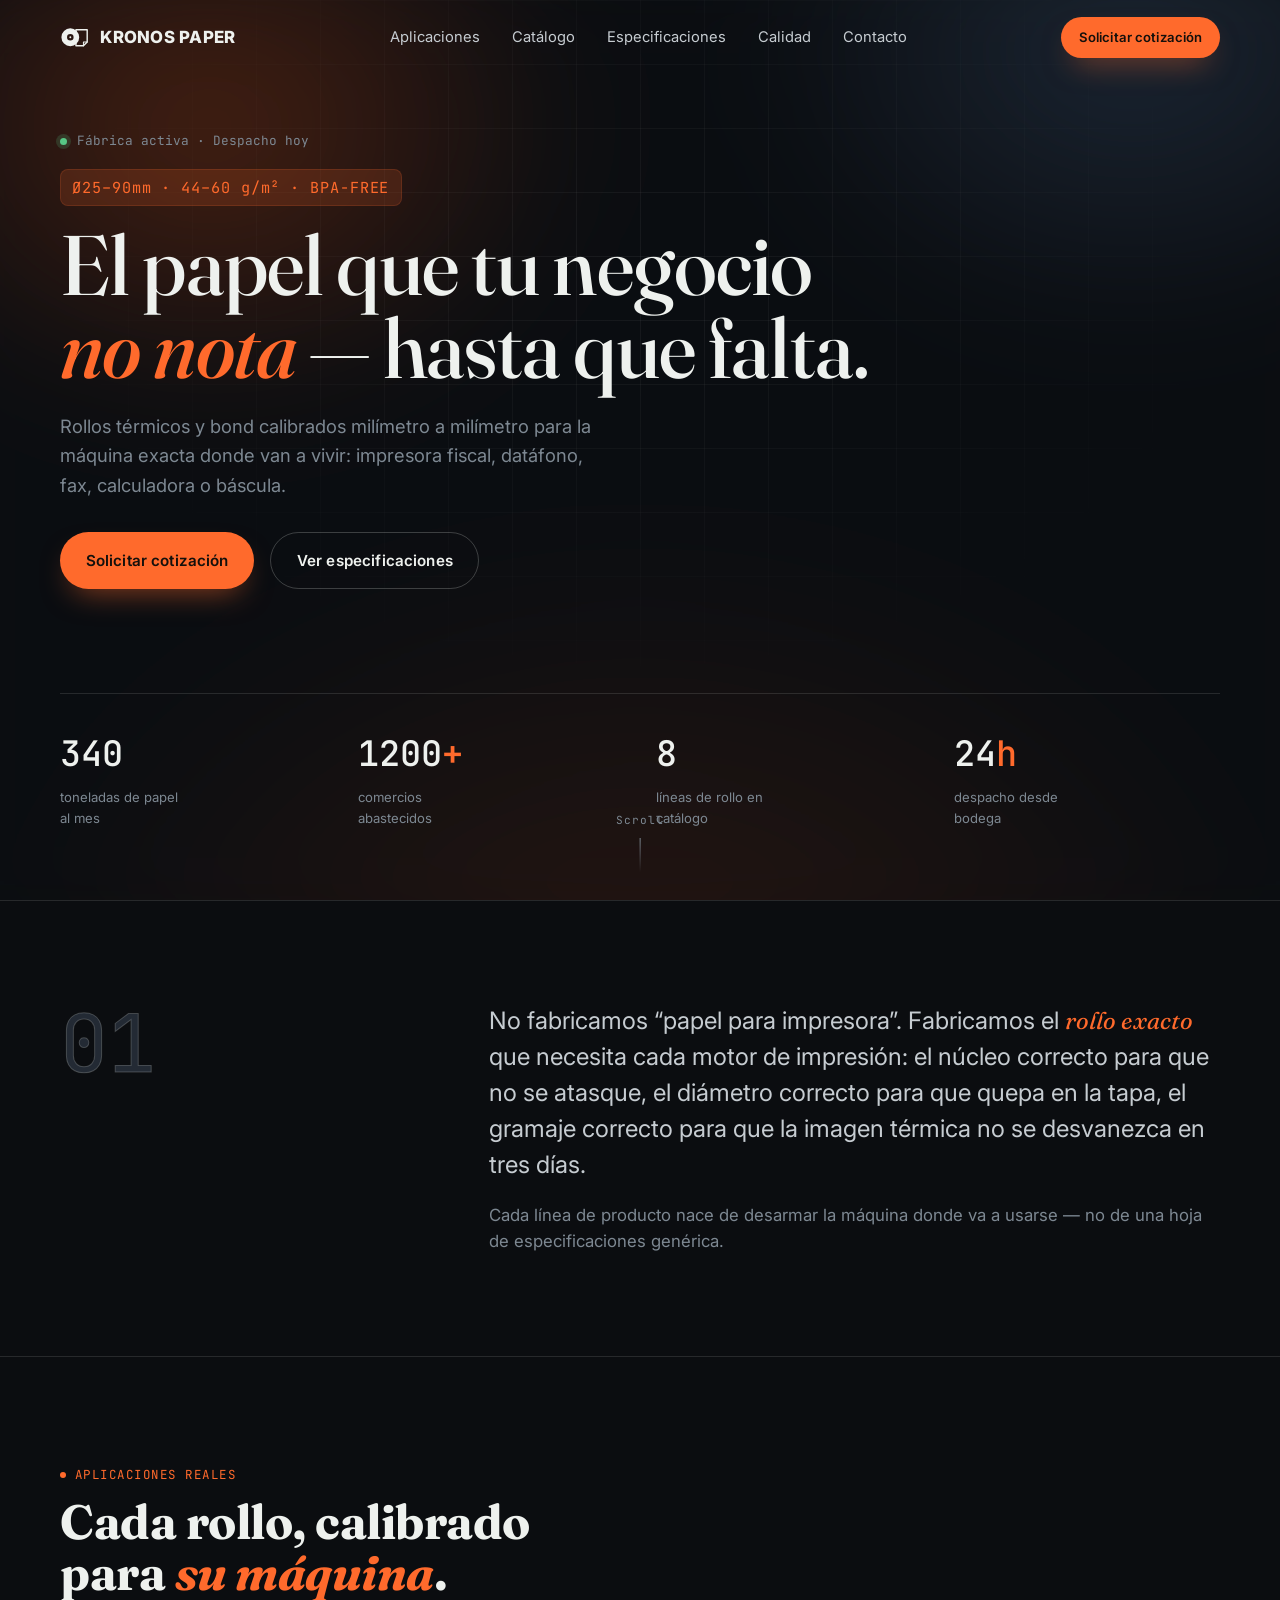
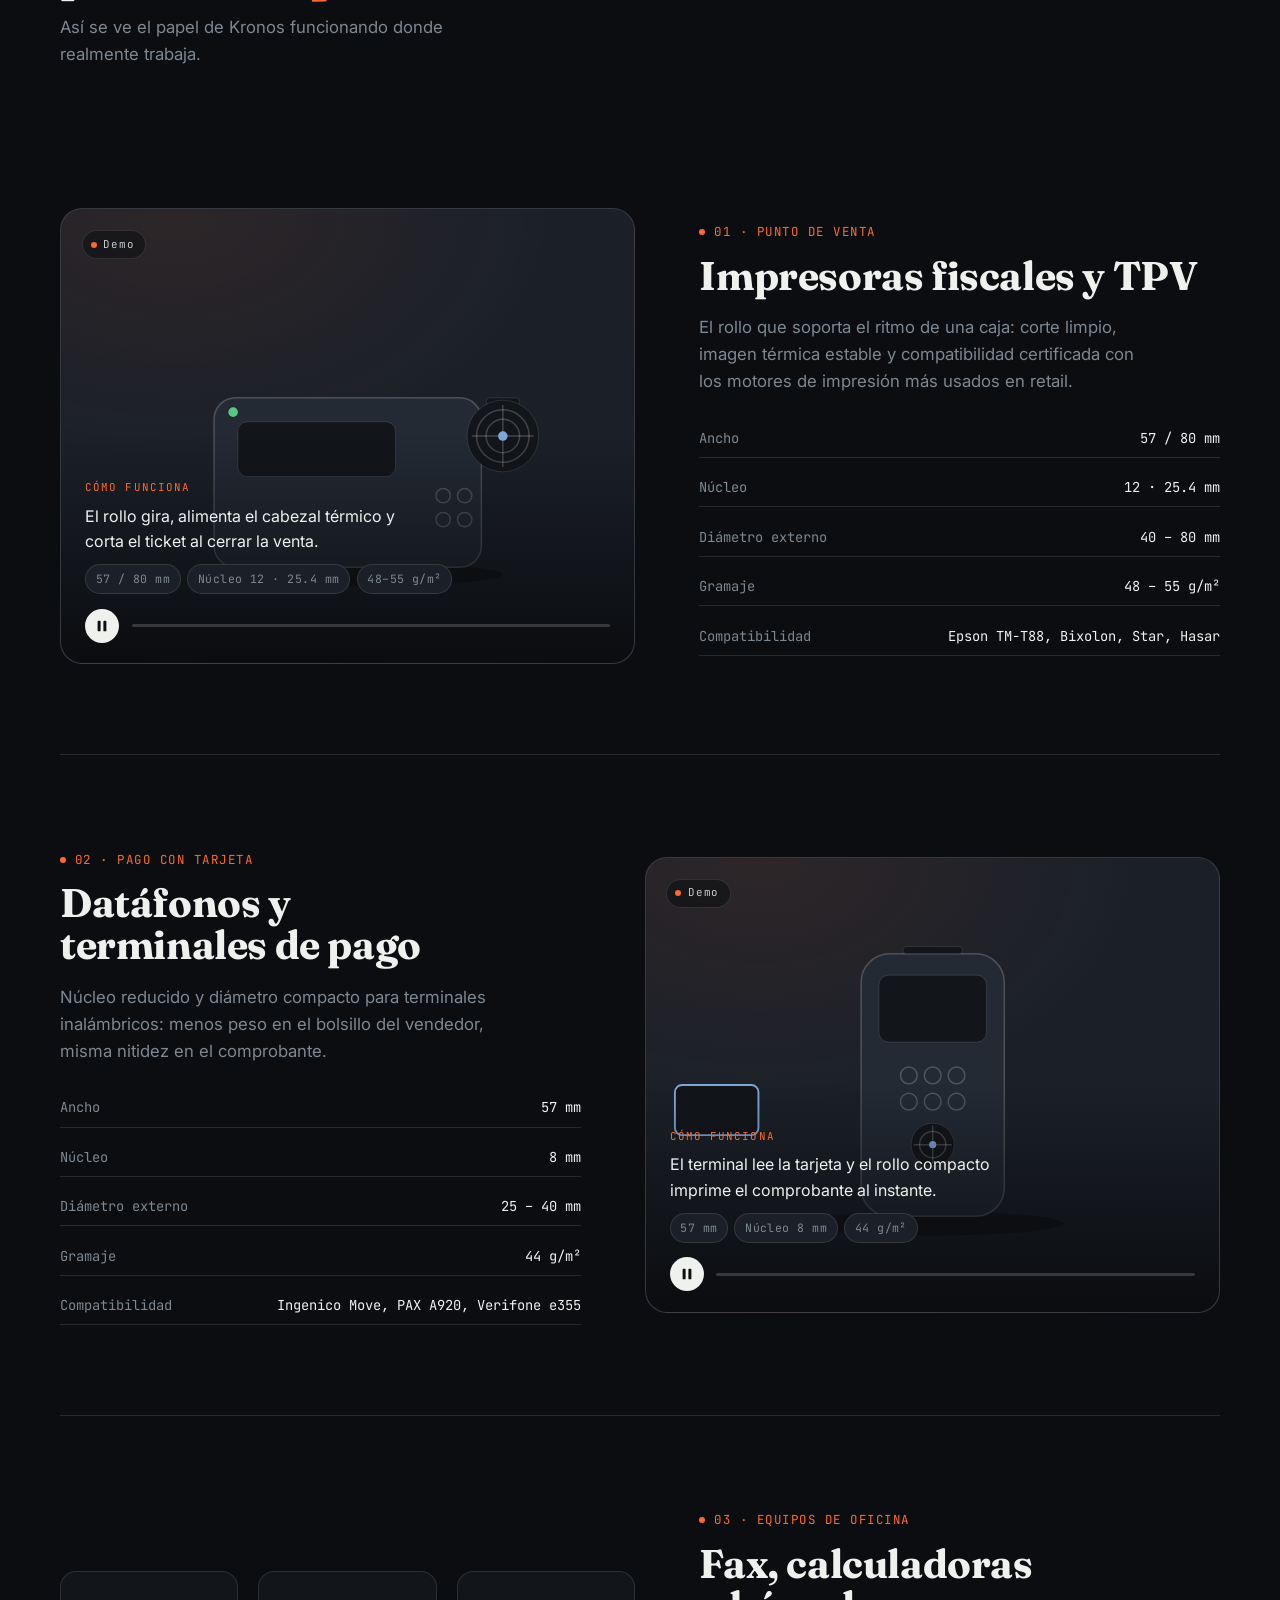
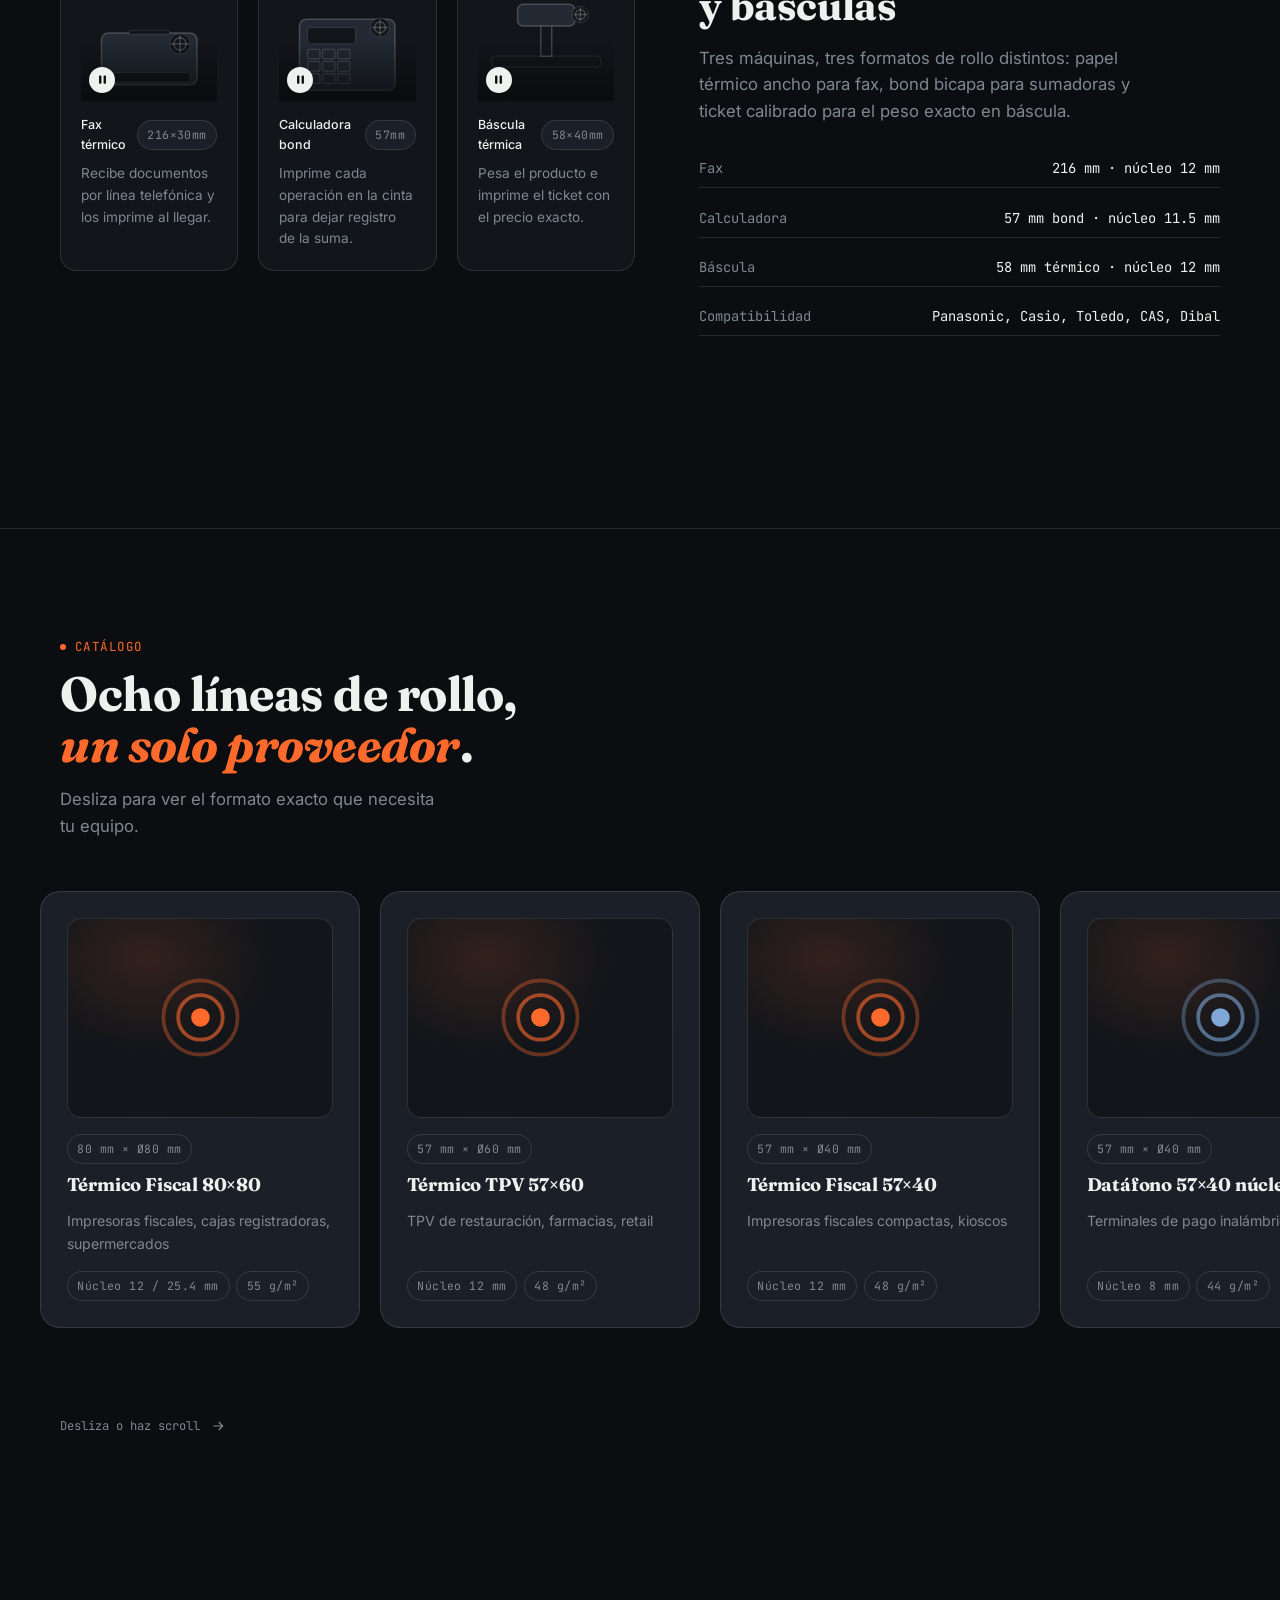
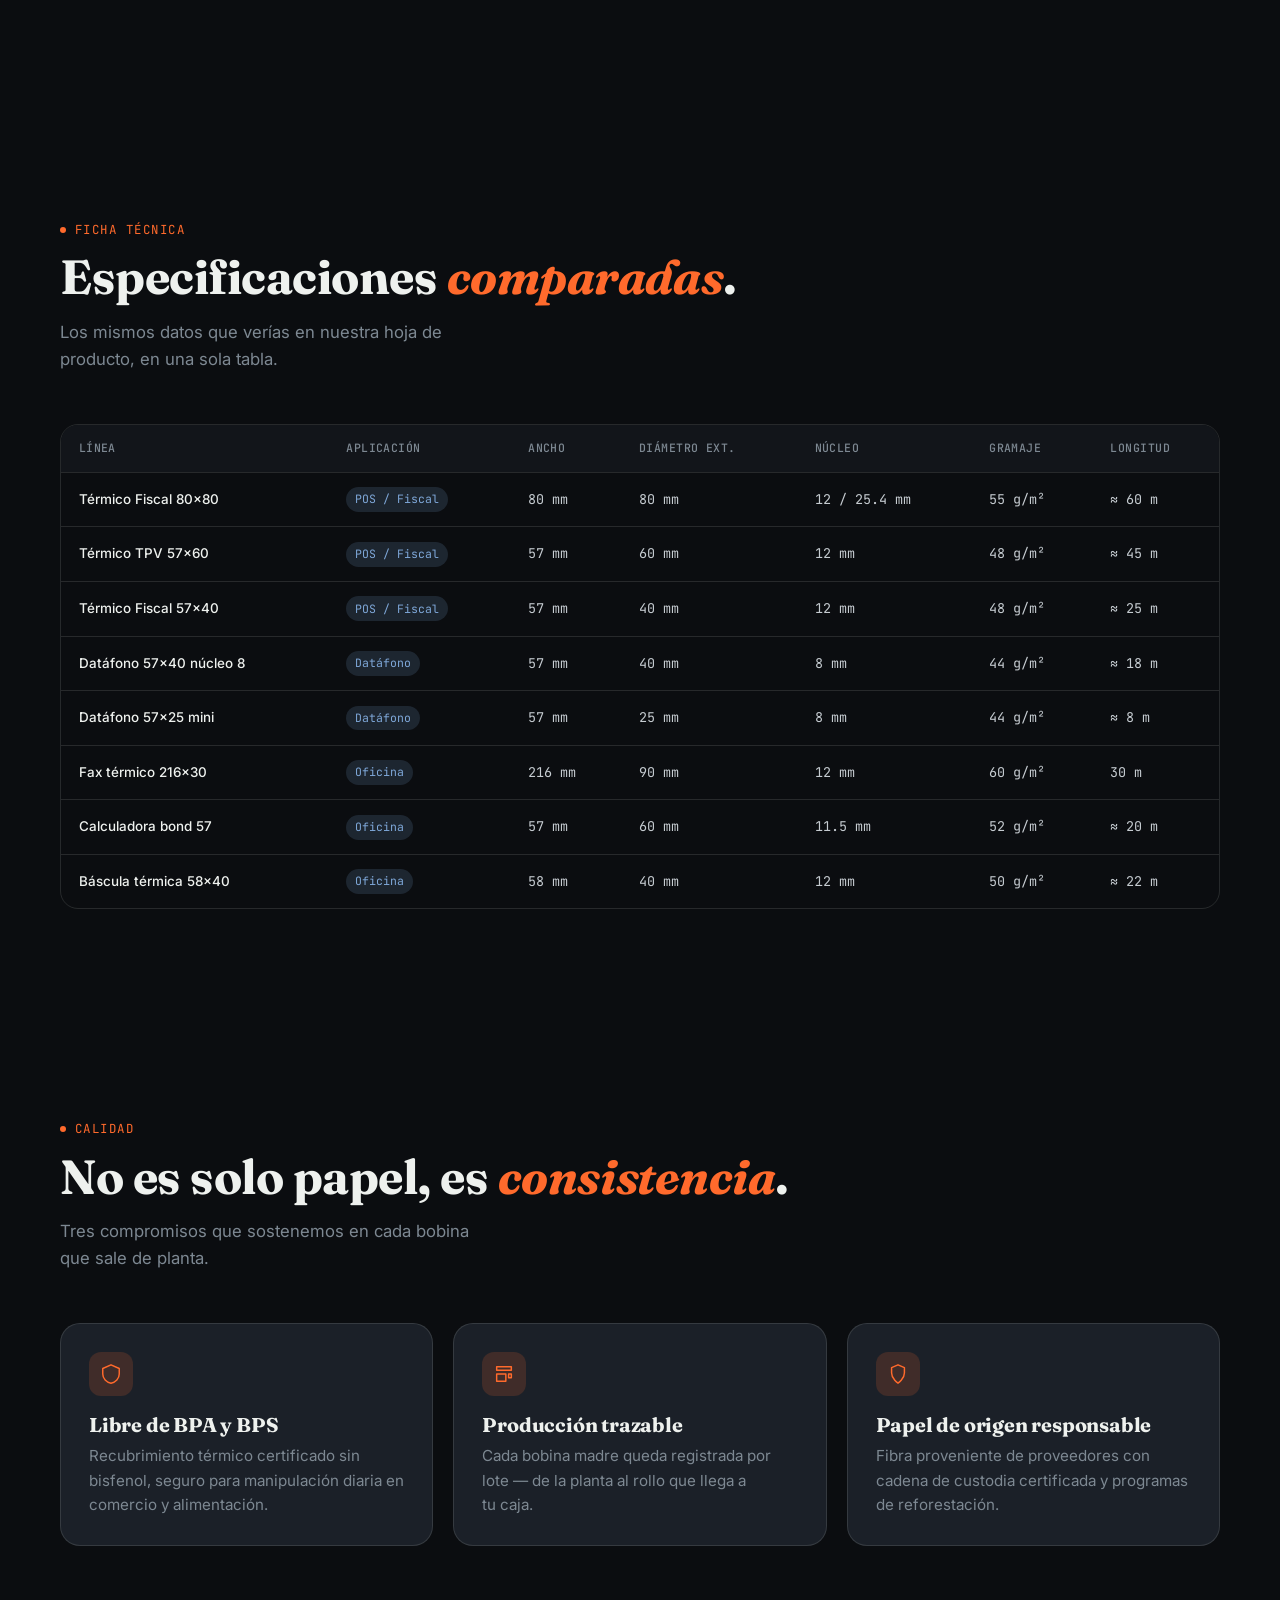
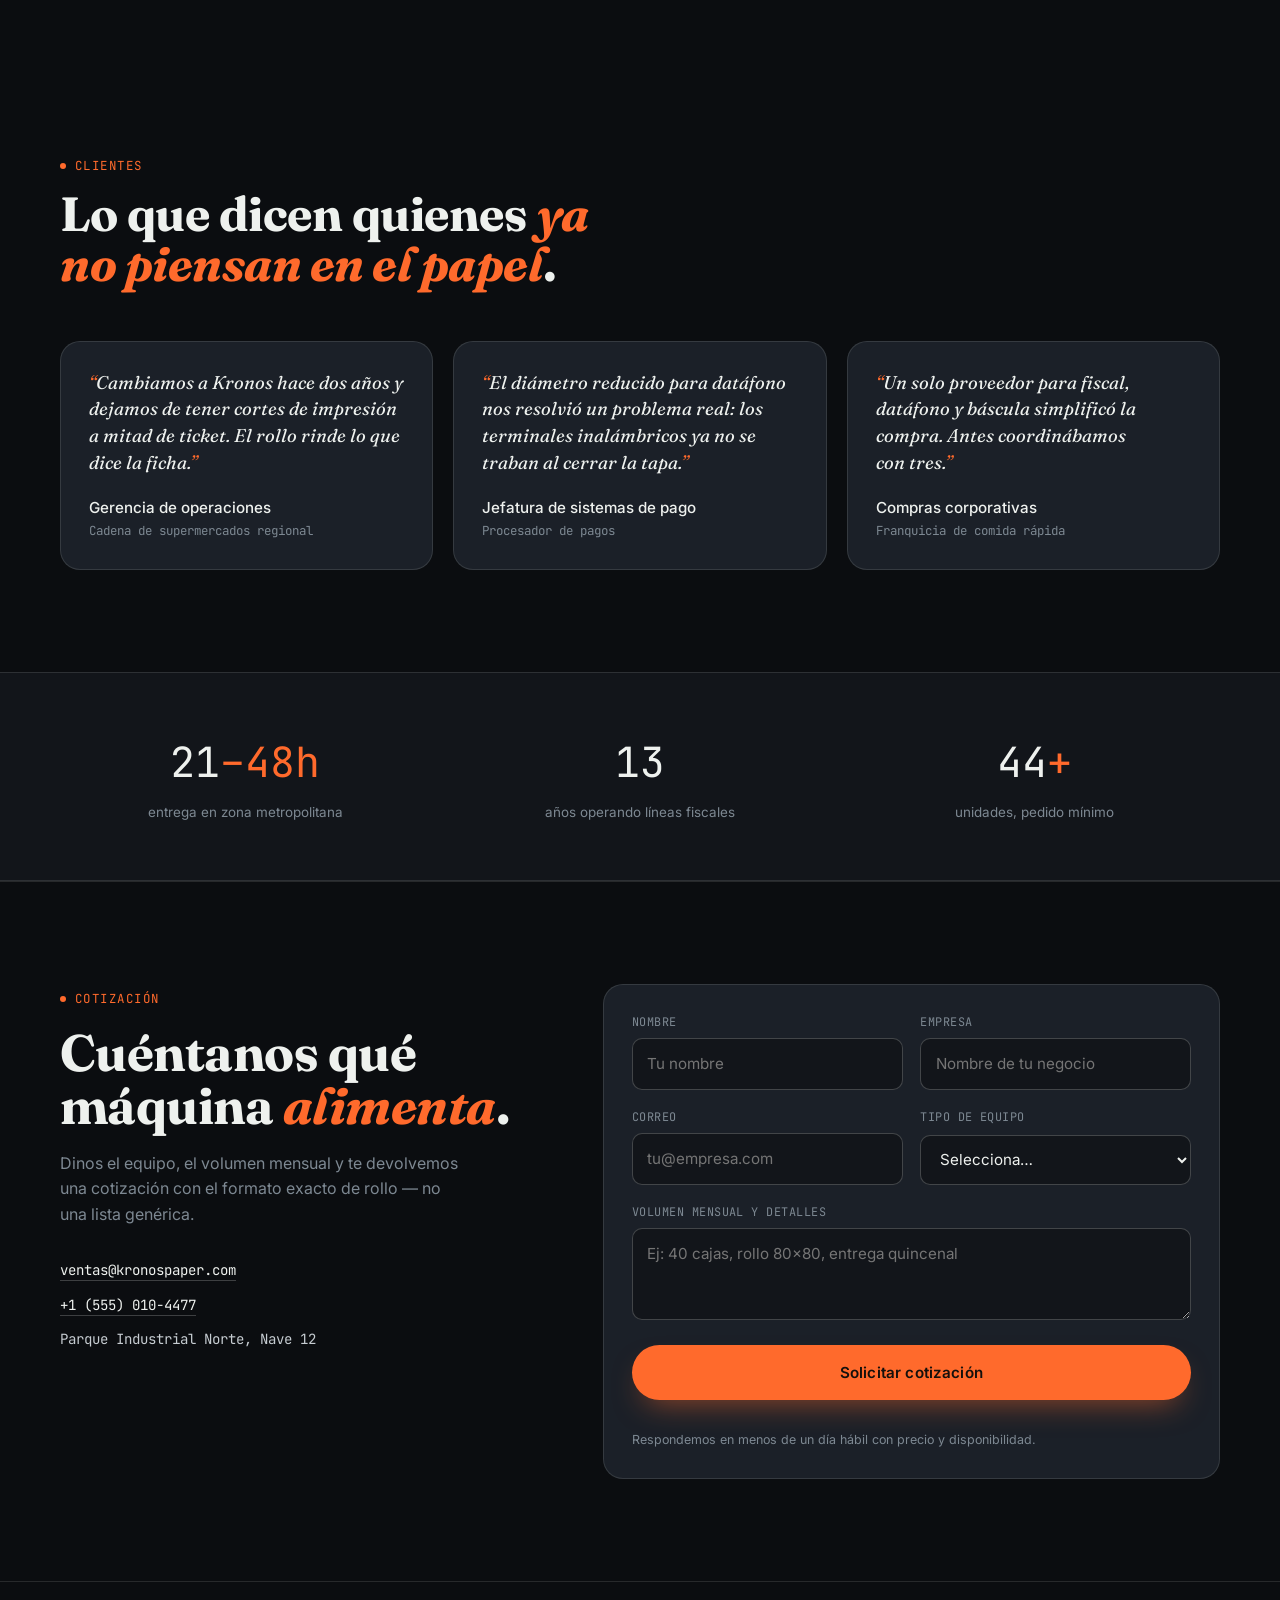
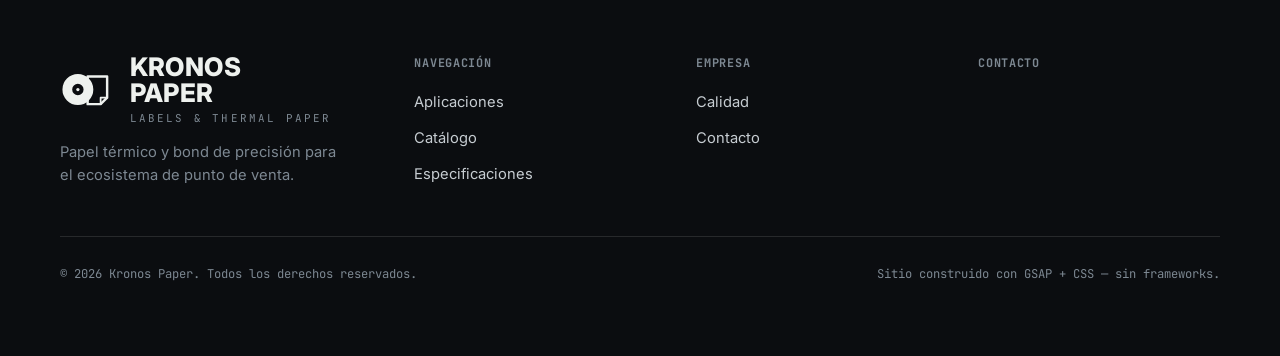
==== commit eb2aa3ad: "Add brand logo and turn machine scenes into video-style demos Replace the placeholder mark with the " ====
--- a/kronos-paper/index.html
+++ b/kronos-paper/index.html
@@ -9,15 +9,24 @@
 <link rel="preconnect" href="https://fonts.gstatic.com" crossorigin>
 <link rel="stylesheet" href="https://fonts.googleapis.com/css2?family=Fraunces:ital,opsz,wght@0,9..144,400;0,9..144,500;0,9..144,600;1,9..144,500;1,9..144,600&family=Inter:wght@300;400;500;600;700&family=JetBrains+Mono:wght@400;500;600&display=swap">
 <link rel="icon" href="data:image/svg+xml,%3Csvg xmlns='http://www.w3.org/2000/svg' viewBox='0 0 24 24'%3E%3Crect width='24' height='24' rx='6' fill='%23ff6a2c'/%3E%3Ccircle cx='12' cy='12' r='7' stroke='%2314100c' stroke-width='1.8' fill='none'/%3E%3Ccircle cx='12' cy='12' r='3' stroke='%2314100c' stroke-width='1.8' fill='none'/%3E%3C/svg%3E">
-<link rel="stylesheet" href="styles.css?v=20260911" />
+<link rel="stylesheet" href="styles.css?v=20260912" />
 </head>
 <body>
 <a class="skip-link" href="#contenido">Saltar al contenido</a>
 
 <div class="splash" data-splash aria-hidden="true">
-  <div class="splash-mark">
-    <span class="brand-mark"><svg viewBox="0 0 24 24" fill="none"><circle cx="12" cy="12" r="7" stroke="#14100c" stroke-width="1.8"/><circle cx="12" cy="12" r="3" stroke="#14100c" stroke-width="1.8"/></svg></span>
-    Kronos Paper
+  <div class="logo-full">
+    <svg class="logo-mark" viewBox="0 0 64 48" fill="none" aria-hidden="true">
+      <path fill="currentColor" fill-rule="evenodd" clip-rule="evenodd" d="M22 5a19 19 0 100 38 19 19 0 000-38zm0 12a7 7 0 100 14 7 7 0 000-14z"/>
+      <circle cx="22" cy="24" r="2" fill="currentColor"/>
+      <path d="M34 8H58V34L50 42H34V8Z" stroke="currentColor" stroke-width="3" stroke-linejoin="round"/>
+      <path d="M50 34H58M50 34V42" stroke="currentColor" stroke-width="2.2" stroke-linecap="round"/>
+    </svg>
+    <span class="logo-stack">
+      <span class="logo-word">Kronos</span>
+      <span class="logo-word">Paper</span>
+      <span class="logo-tagline">Labels &amp; Thermal Paper</span>
+    </span>
   </div>
   <div class="splash-bar"><span></span></div>
 </div>
@@ -27,8 +36,13 @@
 <header class="nav" data-nav>
   <div class="container nav-inner">
     <a class="brand" href="#top">
-      <span class="brand-mark"><svg viewBox="0 0 24 24" fill="none"><circle cx="12" cy="12" r="7" stroke="#14100c" stroke-width="1.8"/><circle cx="12" cy="12" r="3" stroke="#14100c" stroke-width="1.8"/></svg></span>
-      Kronos Paper
+      <svg class="logo-mark" viewBox="0 0 64 48" fill="none" aria-hidden="true">
+        <path fill="currentColor" fill-rule="evenodd" clip-rule="evenodd" d="M22 5a19 19 0 100 38 19 19 0 000-38zm0 12a7 7 0 100 14 7 7 0 000-14z"/>
+        <circle cx="22" cy="24" r="2" fill="currentColor"/>
+        <path d="M34 8H58V34L50 42H34V8Z" stroke="currentColor" stroke-width="3" stroke-linejoin="round"/>
+        <path d="M50 34H58M50 34V42" stroke="currentColor" stroke-width="2.2" stroke-linecap="round"/>
+      </svg>
+      <span class="logo-word">Kronos Paper</span>
     </a>
     <nav class="nav-links" data-nav-links aria-label="Navegación principal">
       <a href="#aplicaciones">Aplicaciones</a>
@@ -94,7 +108,10 @@
 
       <!-- APP 1 — Impresoras fiscales y TPV -->
       <div class="app-block">
-        <div class="app-figure" data-scene aria-hidden="true">
+        <div class="app-figure video-demo" data-scene>
+          <div class="video-chrome video-topbar" aria-hidden="true">
+            <span class="video-badge"><span class="video-dot"></span>Demo</span>
+          </div>
           <svg viewBox="0 0 400 300" role="img" aria-label="Rollo térmico alimentando una impresora fiscal de punto de venta">
             <ellipse cx="200" cy="266" rx="130" ry="10" fill="rgba(0,0,0,.35)"/>
             <rect class="scene-body" x="88" y="118" width="224" height="142" rx="18"/>
@@ -121,6 +138,24 @@
             <rect class="scene-print-line" x="270" y="28" width="22" height="2.5" fill="var(--cream)"/>
             <rect class="scene-print-line" x="258" y="14" width="18" height="2.5" fill="var(--cream)"/>
           </svg>
+          <div class="video-chrome video-bottombar">
+            <div class="video-caption">
+              <span class="video-caption-eyebrow">Cómo funciona</span>
+              <p class="video-caption-text">El rollo gira, alimenta el cabezal térmico y corta el ticket al cerrar la venta.</p>
+              <div class="video-caption-specs">
+                <span class="tag">57 / 80 mm</span>
+                <span class="tag">Núcleo 12 · 25.4 mm</span>
+                <span class="tag">48–55 g/m²</span>
+              </div>
+            </div>
+            <div class="video-controls">
+              <button class="video-play-btn" type="button" data-video-toggle aria-label="Pausar demo">
+                <svg class="icon-pause" viewBox="0 0 16 16" fill="currentColor" aria-hidden="true"><rect x="3" y="2" width="3.4" height="12" rx="1"/><rect x="9.6" y="2" width="3.4" height="12" rx="1"/></svg>
+                <svg class="icon-play" viewBox="0 0 16 16" fill="currentColor" aria-hidden="true"><path d="M4 2.5v11l10-5.5z"/></svg>
+              </button>
+              <span class="video-progress"><span class="video-progress-fill"></span></span>
+            </div>
+          </div>
         </div>
         <div class="app-copy" data-reveal>
           <span class="kicker"><span class="dot"></span>01 · Punto de venta</span>
@@ -138,7 +173,10 @@
 
       <!-- APP 2 — Datáfonos -->
       <div class="app-block is-reverse">
-        <div class="app-figure" data-scene aria-hidden="true">
+        <div class="app-figure video-demo" data-scene>
+          <div class="video-chrome video-topbar" aria-hidden="true">
+            <span class="video-badge"><span class="video-dot"></span>Demo</span>
+          </div>
           <svg viewBox="0 0 400 300" role="img" aria-label="Rollo compacto alimentando un datáfono inalámbrico">
             <ellipse cx="200" cy="266" rx="110" ry="10" fill="rgba(0,0,0,.35)"/>
             <rect class="scene-body" x="140" y="40" width="120" height="220" rx="24"/>
@@ -165,6 +203,24 @@
             <rect class="scene-print-line" x="140" y="-16" width="14" height="2" fill="var(--cream)"/>
             <rect class="scene-card" x="30" y="150" width="70" height="42" rx="6" fill="var(--bg-2)" stroke="var(--steel)" stroke-width="1.6" style="transform-box:fill-box; transform-origin:center"/>
           </svg>
+          <div class="video-chrome video-bottombar">
+            <div class="video-caption">
+              <span class="video-caption-eyebrow">Cómo funciona</span>
+              <p class="video-caption-text">El terminal lee la tarjeta y el rollo compacto imprime el comprobante al instante.</p>
+              <div class="video-caption-specs">
+                <span class="tag">57 mm</span>
+                <span class="tag">Núcleo 8 mm</span>
+                <span class="tag">44 g/m²</span>
+              </div>
+            </div>
+            <div class="video-controls">
+              <button class="video-play-btn" type="button" data-video-toggle aria-label="Pausar demo">
+                <svg class="icon-pause" viewBox="0 0 16 16" fill="currentColor" aria-hidden="true"><rect x="3" y="2" width="3.4" height="12" rx="1"/><rect x="9.6" y="2" width="3.4" height="12" rx="1"/></svg>
+                <svg class="icon-play" viewBox="0 0 16 16" fill="currentColor" aria-hidden="true"><path d="M4 2.5v11l10-5.5z"/></svg>
+              </button>
+              <span class="video-progress"><span class="video-progress-fill"></span></span>
+            </div>
+          </div>
         </div>
         <div class="app-copy" data-reveal>
           <span class="kicker"><span class="dot"></span>02 · Pago con tarjeta</span>
@@ -184,70 +240,109 @@
       <div class="app-block">
         <div>
           <div class="office-row">
-            <div class="office-card" data-scene>
-              <svg viewBox="0 0 200 160" role="img" aria-label="Rollo alimentando un fax de oficina">
-                <rect class="scene-body" x="30" y="60" width="140" height="76" rx="10"/>
-                <rect class="scene-panel" x="40" y="118" width="120" height="14" rx="4"/>
-                <rect class="scene-panel" x="70" y="56" width="60" height="6" rx="3"/>
-                <g class="scene-roll-group" style="transform-origin:145px 76px">
-                  <circle cx="145" cy="76" r="15" class="scene-panel"/>
-                  <circle cx="145" cy="76" r="9" class="scene-line"/>
-                  <line x1="145" y1="63" x2="145" y2="89" class="scene-line"/>
-                  <line x1="131" y1="76" x2="159" y2="76" class="scene-line"/>
-                </g>
-                <path class="scene-ticket scene-accent-stroke" fill="none" stroke-width="16" stroke-linecap="round" d="M100,56 C100,36 100,24 100,8"/>
-                <rect class="scene-print-line" x="86" y="30" width="28" height="2" fill="var(--cream)"/>
-                <rect class="scene-print-line" x="86" y="20" width="28" height="2" fill="var(--cream)"/>
-                <rect class="scene-print-line" x="86" y="10" width="28" height="2" fill="var(--cream)"/>
-              </svg>
-              <div class="office-label"><strong>Fax térmico</strong><span>216×30mm</span></div>
-            </div>
-            <div class="office-card" data-scene>
-              <svg viewBox="0 0 200 160" role="img" aria-label="Rollo alimentando una calculadora sumadora">
-                <rect class="scene-body" x="30" y="40" width="140" height="104" rx="10"/>
-                <rect class="scene-panel" x="42" y="52" width="70" height="24" rx="4"/>
-                <text class="scene-screen-text" x="48" y="68" font-family="var(--mono)" font-size="11" fill="var(--ok)">128.40</text>
-                <g class="scene-line">
-                  <rect x="42" y="84" width="18" height="14" rx="2"/>
-                  <rect x="64" y="84" width="18" height="14" rx="2"/>
-                  <rect x="86" y="84" width="18" height="14" rx="2"/>
-                  <rect x="42" y="102" width="18" height="14" rx="2"/>
-                  <rect x="64" y="102" width="18" height="14" rx="2"/>
-                  <rect x="86" y="102" width="18" height="14" rx="2"/>
-                  <rect x="42" y="120" width="18" height="14" rx="2"/>
-                  <rect x="64" y="120" width="18" height="14" rx="2"/>
-                  <rect x="86" y="120" width="18" height="14" rx="2"/>
-                </g>
-                <g class="scene-roll-group" style="transform-origin:148px 52px">
-                  <circle cx="148" cy="52" r="14" class="scene-panel"/>
-                  <circle cx="148" cy="52" r="8" class="scene-line"/>
-                  <line x1="148" y1="40" x2="148" y2="64" class="scene-line"/>
-                  <line x1="136" y1="52" x2="160" y2="52" class="scene-line"/>
-                </g>
-                <path class="scene-ticket scene-accent-stroke" fill="none" stroke-width="13" stroke-linecap="round" d="M148,38 C148,16 138,2 116,0"/>
-                <rect class="scene-print-line" x="102" y="-6" width="20" height="2" fill="var(--cream)"/>
-                <rect class="scene-print-line" x="98" y="-14" width="20" height="2" fill="var(--cream)"/>
-              </svg>
-              <div class="office-label"><strong>Calculadora bond</strong><span>57mm</span></div>
-            </div>
-            <div class="office-card" data-scene>
-              <svg viewBox="0 0 200 160" role="img" aria-label="Rollo alimentando una báscula comercial">
-                <rect class="scene-panel" x="20" y="94" width="160" height="16" rx="6"/>
-                <rect class="scene-line" x="92" y="46" width="16" height="48" fill="none"/>
-                <rect class="scene-body" x="58" y="18" width="84" height="32" rx="8"/>
-                <text class="scene-screen-text" x="66" y="39" font-family="var(--mono)" font-size="11" fill="var(--ok)">2.450 kg</text>
-                <rect class="scene-panel" x="138" y="26" width="6" height="14" rx="2"/>
-                <g class="scene-roll-group" style="transform-origin:150px 33px">
-                  <circle cx="150" cy="33" r="12" class="scene-panel"/>
-                  <circle cx="150" cy="33" r="7" class="scene-line"/>
-                  <line x1="150" y1="23" x2="150" y2="43" class="scene-line"/>
-                  <line x1="140" y1="33" x2="160" y2="33" class="scene-line"/>
-                </g>
-                <path class="scene-ticket scene-accent-stroke" fill="none" stroke-width="13" stroke-linecap="round" d="M144,32 C172,32 180,46 176,66"/>
-                <rect class="scene-print-line" x="168" y="52" width="2" height="18" fill="var(--cream)"/>
-                <rect class="scene-print-line" x="176" y="52" width="2" height="18" fill="var(--cream)"/>
-              </svg>
-              <div class="office-label"><strong>Báscula térmica</strong><span>58×40mm</span></div>
+            <div class="office-card video-demo" data-scene>
+              <div class="video-frame">
+                <div class="video-chrome video-topbar-mini" aria-hidden="true"><span class="video-dot"></span></div>
+                <svg viewBox="0 0 200 160" role="img" aria-label="Rollo alimentando un fax de oficina">
+                  <rect class="scene-body" x="30" y="60" width="140" height="76" rx="10"/>
+                  <rect class="scene-panel" x="40" y="118" width="120" height="14" rx="4"/>
+                  <rect class="scene-panel" x="70" y="56" width="60" height="6" rx="3"/>
+                  <g class="scene-roll-group" style="transform-origin:145px 76px">
+                    <circle cx="145" cy="76" r="15" class="scene-panel"/>
+                    <circle cx="145" cy="76" r="9" class="scene-line"/>
+                    <line x1="145" y1="63" x2="145" y2="89" class="scene-line"/>
+                    <line x1="131" y1="76" x2="159" y2="76" class="scene-line"/>
+                  </g>
+                  <path class="scene-ticket scene-accent-stroke" fill="none" stroke-width="16" stroke-linecap="round" d="M100,56 C100,36 100,24 100,8"/>
+                  <rect class="scene-print-line" x="86" y="30" width="28" height="2" fill="var(--cream)"/>
+                  <rect class="scene-print-line" x="86" y="20" width="28" height="2" fill="var(--cream)"/>
+                  <rect class="scene-print-line" x="86" y="10" width="28" height="2" fill="var(--cream)"/>
+                </svg>
+                <div class="video-chrome video-bottombar-mini">
+                  <button class="video-play-btn" type="button" data-video-toggle aria-label="Pausar demo">
+                    <svg class="icon-pause" viewBox="0 0 16 16" fill="currentColor" aria-hidden="true"><rect x="3" y="2" width="3.4" height="12" rx="1"/><rect x="9.6" y="2" width="3.4" height="12" rx="1"/></svg>
+                    <svg class="icon-play" viewBox="0 0 16 16" fill="currentColor" aria-hidden="true"><path d="M4 2.5v11l10-5.5z"/></svg>
+                  </button>
+                  <span class="video-progress"><span class="video-progress-fill"></span></span>
+                </div>
+              </div>
+              <div class="office-label">
+                <div class="office-label-row"><strong>Fax térmico</strong><span class="tag">216×30mm</span></div>
+                <p>Recibe documentos por línea telefónica y los imprime al llegar.</p>
+              </div>
+            </div>
+            <div class="office-card video-demo" data-scene>
+              <div class="video-frame">
+                <div class="video-chrome video-topbar-mini" aria-hidden="true"><span class="video-dot"></span></div>
+                <svg viewBox="0 0 200 160" role="img" aria-label="Rollo alimentando una calculadora sumadora">
+                  <rect class="scene-body" x="30" y="40" width="140" height="104" rx="10"/>
+                  <rect class="scene-panel" x="42" y="52" width="70" height="24" rx="4"/>
+                  <text class="scene-screen-text" x="48" y="68" font-family="var(--mono)" font-size="11" fill="var(--ok)">128.40</text>
+                  <g class="scene-line">
+                    <rect x="42" y="84" width="18" height="14" rx="2"/>
+                    <rect x="64" y="84" width="18" height="14" rx="2"/>
+                    <rect x="86" y="84" width="18" height="14" rx="2"/>
+                    <rect x="42" y="102" width="18" height="14" rx="2"/>
+                    <rect x="64" y="102" width="18" height="14" rx="2"/>
+                    <rect x="86" y="102" width="18" height="14" rx="2"/>
+                    <rect x="42" y="120" width="18" height="14" rx="2"/>
+                    <rect x="64" y="120" width="18" height="14" rx="2"/>
+                    <rect x="86" y="120" width="18" height="14" rx="2"/>
+                  </g>
+                  <g class="scene-roll-group" style="transform-origin:148px 52px">
+                    <circle cx="148" cy="52" r="14" class="scene-panel"/>
+                    <circle cx="148" cy="52" r="8" class="scene-line"/>
+                    <line x1="148" y1="40" x2="148" y2="64" class="scene-line"/>
+                    <line x1="136" y1="52" x2="160" y2="52" class="scene-line"/>
+                  </g>
+                  <path class="scene-ticket scene-accent-stroke" fill="none" stroke-width="13" stroke-linecap="round" d="M148,38 C148,16 138,2 116,0"/>
+                  <rect class="scene-print-line" x="102" y="-6" width="20" height="2" fill="var(--cream)"/>
+                  <rect class="scene-print-line" x="98" y="-14" width="20" height="2" fill="var(--cream)"/>
+                </svg>
+                <div class="video-chrome video-bottombar-mini">
+                  <button class="video-play-btn" type="button" data-video-toggle aria-label="Pausar demo">
+                    <svg class="icon-pause" viewBox="0 0 16 16" fill="currentColor" aria-hidden="true"><rect x="3" y="2" width="3.4" height="12" rx="1"/><rect x="9.6" y="2" width="3.4" height="12" rx="1"/></svg>
+                    <svg class="icon-play" viewBox="0 0 16 16" fill="currentColor" aria-hidden="true"><path d="M4 2.5v11l10-5.5z"/></svg>
+                  </button>
+                  <span class="video-progress"><span class="video-progress-fill"></span></span>
+                </div>
+              </div>
+              <div class="office-label">
+                <div class="office-label-row"><strong>Calculadora bond</strong><span class="tag">57mm</span></div>
+                <p>Imprime cada operación en la cinta para dejar registro de la suma.</p>
+              </div>
+            </div>
+            <div class="office-card video-demo" data-scene>
+              <div class="video-frame">
+                <div class="video-chrome video-topbar-mini" aria-hidden="true"><span class="video-dot"></span></div>
+                <svg viewBox="0 0 200 160" role="img" aria-label="Rollo alimentando una báscula comercial">
+                  <rect class="scene-panel" x="20" y="94" width="160" height="16" rx="6"/>
+                  <rect class="scene-line" x="92" y="46" width="16" height="48" fill="none"/>
+                  <rect class="scene-body" x="58" y="18" width="84" height="32" rx="8"/>
+                  <text class="scene-screen-text" x="66" y="39" font-family="var(--mono)" font-size="11" fill="var(--ok)">2.450 kg</text>
+                  <rect class="scene-panel" x="138" y="26" width="6" height="14" rx="2"/>
+                  <g class="scene-roll-group" style="transform-origin:150px 33px">
+                    <circle cx="150" cy="33" r="12" class="scene-panel"/>
+                    <circle cx="150" cy="33" r="7" class="scene-line"/>
+                    <line x1="150" y1="23" x2="150" y2="43" class="scene-line"/>
+                    <line x1="140" y1="33" x2="160" y2="33" class="scene-line"/>
+                  </g>
+                  <path class="scene-ticket scene-accent-stroke" fill="none" stroke-width="13" stroke-linecap="round" d="M144,32 C172,32 180,46 176,66"/>
+                  <rect class="scene-print-line" x="168" y="52" width="2" height="18" fill="var(--cream)"/>
+                  <rect class="scene-print-line" x="176" y="52" width="2" height="18" fill="var(--cream)"/>
+                </svg>
+                <div class="video-chrome video-bottombar-mini">
+                  <button class="video-play-btn" type="button" data-video-toggle aria-label="Pausar demo">
+                    <svg class="icon-pause" viewBox="0 0 16 16" fill="currentColor" aria-hidden="true"><rect x="3" y="2" width="3.4" height="12" rx="1"/><rect x="9.6" y="2" width="3.4" height="12" rx="1"/></svg>
+                    <svg class="icon-play" viewBox="0 0 16 16" fill="currentColor" aria-hidden="true"><path d="M4 2.5v11l10-5.5z"/></svg>
+                  </button>
+                  <span class="video-progress"><span class="video-progress-fill"></span></span>
+                </div>
+              </div>
+              <div class="office-label">
+                <div class="office-label-row"><strong>Báscula térmica</strong><span class="tag">58×40mm</span></div>
+                <p>Pesa el producto e imprime el ticket con el precio exacto.</p>
+              </div>
             </div>
           </div>
         </div>
@@ -389,9 +484,18 @@
   <div class="container">
     <div class="footer-top">
       <div class="footer-brand">
-        <a class="brand" href="#top">
-          <span class="brand-mark"><svg viewBox="0 0 24 24" fill="none"><circle cx="12" cy="12" r="7" stroke="#14100c" stroke-width="1.8"/><circle cx="12" cy="12" r="3" stroke="#14100c" stroke-width="1.8"/></svg></span>
-          Kronos Paper
+        <a class="logo-full" href="#top">
+          <svg class="logo-mark" viewBox="0 0 64 48" fill="none" aria-hidden="true">
+            <path fill="currentColor" fill-rule="evenodd" clip-rule="evenodd" d="M22 5a19 19 0 100 38 19 19 0 000-38zm0 12a7 7 0 100 14 7 7 0 000-14z"/>
+            <circle cx="22" cy="24" r="2" fill="currentColor"/>
+            <path d="M34 8H58V34L50 42H34V8Z" stroke="currentColor" stroke-width="3" stroke-linejoin="round"/>
+            <path d="M50 34H58M50 34V42" stroke="currentColor" stroke-width="2.2" stroke-linecap="round"/>
+          </svg>
+          <span class="logo-stack">
+            <span class="logo-word">Kronos</span>
+            <span class="logo-word">Paper</span>
+            <span class="logo-tagline">Labels &amp; Thermal Paper</span>
+          </span>
         </a>
         <p>Papel térmico y bond de precisión para el ecosistema de punto de venta.</p>
       </div>
@@ -425,6 +529,6 @@
 <script defer src="lib/gsap.min.js"></script>
 <script defer src="lib/ScrollTrigger.min.js"></script>
 <script defer src="lib/manifest.js"></script>
-<script defer src="main.js?v=20260911"></script>
+<script defer src="main.js?v=20260912"></script>
 </body>
 </html>
--- a/kronos-paper/styles.css
+++ b/kronos-paper/styles.css
@@ -197,17 +197,26 @@
   -webkit-backdrop-filter: blur(14px) saturate(140%);
 }
 .nav-inner { display: flex; align-items: center; justify-content: space-between; width: 100%; }
-.brand {
-  display: flex; align-items: center; gap: .55rem;
-  font-family: var(--serif); font-style: italic; font-weight: 600;
-  font-size: 1.3rem; color: var(--cream);
-}
-.brand .brand-mark {
-  width: 30px; height: 30px; border-radius: 8px;
-  background: linear-gradient(135deg, var(--accent), var(--accent-2));
-  display: grid; place-items: center; flex: none;
-}
-.brand-mark svg { width: 16px; height: 16px; }
+.brand { display: flex; align-items: center; gap: .65rem; }
+.brand .logo-mark { width: 30px; color: var(--cream); }
+.brand .logo-word { font-size: 1.05rem; }
+
+/* =============================================================
+   6b. Logo — icon + wordmark lockup
+   ============================================================= */
+.logo-mark { display: block; width: 32px; height: auto; color: var(--cream); flex: none; }
+.logo-word {
+  font-family: var(--sans); font-weight: 800; text-transform: uppercase;
+  letter-spacing: .015em; color: var(--cream); line-height: 1; white-space: nowrap;
+}
+.logo-full { display: flex; align-items: center; gap: 1.1rem; }
+.logo-full .logo-mark { width: 52px; }
+.logo-stack { display: flex; flex-direction: column; line-height: 1.05; }
+.logo-stack .logo-word { font-size: 1.6rem; }
+.logo-tagline {
+  margin-top: .5rem; font-family: var(--mono); font-size: .68rem;
+  letter-spacing: .2em; text-transform: uppercase; color: var(--cream-3);
+}
 
 .nav-links {
   display: none; gap: 2rem; align-items: center;
@@ -409,13 +418,13 @@
 .scene-ink { fill: var(--cream-3); }
 
 .scene-roll-group { transform-origin: center; animation: none; }
-.is-active .scene-roll-group { animation: rollSpin 2.6s linear infinite; }
+.is-active:not(.is-paused) .scene-roll-group { animation: rollSpin 2.6s linear infinite; }
 @keyframes rollSpin { to { transform: rotate(360deg); } }
 
 .scene-ticket {
   stroke-dasharray: 340; stroke-dashoffset: 340;
 }
-.is-active .scene-ticket { animation: ticketFeed 2.6s var(--ease-soft) infinite; }
+.is-active:not(.is-paused) .scene-ticket { animation: ticketFeed 2.6s var(--ease-soft) infinite; }
 @keyframes ticketFeed {
   0% { stroke-dashoffset: 340; }
   55% { stroke-dashoffset: 0; }
@@ -424,7 +433,7 @@
 }
 
 .scene-print-line { opacity: 0; }
-.is-active .scene-print-line { animation: printFlicker 2.6s ease-in-out infinite; }
+.is-active:not(.is-paused) .scene-print-line { animation: printFlicker 2.6s ease-in-out infinite; }
 .is-active .scene-print-line:nth-child(1) { animation-delay: .3s; }
 .is-active .scene-print-line:nth-child(2) { animation-delay: .5s; }
 .is-active .scene-print-line:nth-child(3) { animation-delay: .7s; }
@@ -438,13 +447,13 @@
 }
 
 .scene-led { transform-origin: center; }
-.is-active .scene-led { animation: ledBlink 1.4s ease-in-out infinite; }
+.is-active:not(.is-paused) .scene-led { animation: ledBlink 1.4s ease-in-out infinite; }
 @keyframes ledBlink { 0%, 100% { opacity: 1; } 50% { opacity: .25; } }
 
 .scene-card {
   transform: translateX(-46px);
 }
-.is-active .scene-card { animation: cardInsert 2.6s var(--ease-soft) infinite; }
+.is-active:not(.is-paused) .scene-card { animation: cardInsert 2.6s var(--ease-soft) infinite; }
 @keyframes cardInsert {
   0% { transform: translateX(-46px); }
   20% { transform: translateX(6px); }
@@ -454,7 +463,7 @@
 }
 
 .scene-wave { opacity: 0; transform-origin: center; }
-.is-active .scene-wave { animation: waveOut 2.6s ease-out infinite; }
+.is-active:not(.is-paused) .scene-wave { animation: waveOut 2.6s ease-out infinite; }
 .is-active .scene-wave.w2 { animation-delay: .28s; }
 .is-active .scene-wave.w3 { animation-delay: .56s; }
 @keyframes waveOut {
@@ -465,7 +474,7 @@
 }
 
 .scene-screen-text { opacity: 0; }
-.is-active .scene-screen-text { animation: screenIn 2.6s ease-in-out infinite; }
+.is-active:not(.is-paused) .scene-screen-text { animation: screenIn 2.6s ease-in-out infinite; }
 @keyframes screenIn {
   0%, 30% { opacity: 0; }
   45%, 78% { opacity: 1; }
@@ -473,13 +482,74 @@
 }
 
 @media (prefers-reduced-motion: reduce) {
-  .is-active .scene-roll-group { animation-duration: 6s; }
-  .is-active .scene-ticket,
-  .is-active .scene-print-line,
-  .is-active .scene-card,
-  .is-active .scene-wave,
-  .is-active .scene-screen-text { animation-duration: 4.5s; }
-}
+  .is-active:not(.is-paused) .scene-roll-group { animation-duration: 6s; }
+  .is-active:not(.is-paused) .scene-ticket,
+  .is-active:not(.is-paused) .scene-print-line,
+  .is-active:not(.is-paused) .scene-card,
+  .is-active:not(.is-paused) .scene-wave,
+  .is-active:not(.is-paused) .scene-screen-text { animation-duration: 4.5s; }
+}
+
+/* =============================================================
+   10b. Video-demo chrome — play/pause, progress, captions
+   ============================================================= */
+.video-demo { overflow: visible; }
+.video-chrome { position: absolute; left: 0; right: 0; z-index: 3; pointer-events: none; }
+.video-topbar {
+  top: clamp(.7rem, 2vw, 1.3rem); left: clamp(.7rem, 2vw, 1.3rem); right: clamp(.7rem, 2vw, 1.3rem);
+  display: flex; align-items: center; justify-content: space-between;
+}
+.video-badge {
+  display: inline-flex; align-items: center; gap: .4rem;
+  background: rgba(11,13,16,.55); backdrop-filter: blur(6px);
+  border: 1px solid var(--line); border-radius: 999px; padding: .3rem .65rem .3rem .5rem;
+  font-family: var(--mono); font-size: .68rem; letter-spacing: .08em; color: var(--cream-2);
+}
+.video-dot { width: 6px; height: 6px; border-radius: 50%; background: var(--accent); }
+.is-active:not(.is-paused) .video-dot { animation: videoDotPulse 1.4s ease-in-out infinite; }
+@keyframes videoDotPulse { 0%, 100% { opacity: 1; } 50% { opacity: .3; } }
+
+.video-bottombar {
+  bottom: 0; padding: clamp(1.5rem, 5vw, 2.5rem) clamp(.9rem, 2.5vw, 1.5rem) clamp(.9rem, 2.5vw, 1.3rem);
+  background: linear-gradient(to top, rgba(7,8,10,.82), transparent);
+  border-radius: 0 0 22px 22px;
+  display: flex; flex-direction: column; gap: .9rem;
+}
+.video-caption-eyebrow {
+  font-family: var(--mono); font-size: .68rem; letter-spacing: .1em; text-transform: uppercase; color: var(--accent);
+}
+.video-caption-text { margin-top: .3rem; font-size: 1rem; color: var(--cream); max-width: 34ch; }
+.video-caption-specs { margin-top: .6rem; display: flex; flex-wrap: wrap; gap: .4rem; }
+
+.video-controls { display: flex; align-items: center; gap: .8rem; pointer-events: auto; }
+.video-play-btn {
+  flex: none; width: 34px; height: 34px; border-radius: 50%;
+  background: var(--cream); color: var(--bg);
+  display: grid; place-items: center;
+  transition: transform .2s var(--ease-out);
+}
+.video-play-btn:hover { transform: scale(1.08); }
+.video-play-btn svg { width: 14px; height: 14px; }
+.video-play-btn .icon-play { display: none; }
+.is-paused .video-play-btn .icon-pause { display: none; }
+.is-paused .video-play-btn .icon-play { display: block; }
+
+.video-progress {
+  flex-grow: 1; height: 3px; border-radius: 3px; background: rgba(238,241,238,.18); overflow: hidden;
+}
+.video-progress-fill { display: block; height: 100%; width: 0%; background: var(--accent); }
+.is-active:not(.is-paused) .video-progress-fill { animation: videoProgress 2.6s linear infinite; }
+@keyframes videoProgress { from { width: 0%; } to { width: 100%; } }
+
+/* compact chrome for the office mini-demos */
+.video-topbar-mini { top: .6rem; left: .6rem; right: auto; }
+.video-bottombar-mini {
+  bottom: 0; padding: 1.8rem .5rem .5rem;
+  background: linear-gradient(to top, rgba(7,8,10,.75), transparent);
+  flex-direction: row; align-items: center; gap: .6rem;
+}
+.video-bottombar-mini .video-play-btn { width: 26px; height: 26px; }
+.video-bottombar-mini .video-play-btn svg { width: 11px; height: 11px; }
 
 /* mini office machines row */
 .office-row {
@@ -488,15 +558,19 @@
 }
 @media (max-width: 719px) { .office-row { grid-template-columns: 1fr; } }
 .office-card {
+  position: relative;
   background: var(--bg-2); border: 1px solid var(--line); border-radius: 16px;
   padding: 1.25rem;
 }
+.video-frame { position: relative; }
 .office-card svg { width: 100%; height: auto; }
-.office-card .office-label {
-  margin-top: .9rem; font-family: var(--mono); font-size: .78rem; color: var(--cream-3);
-  display: flex; justify-content: space-between;
-}
-.office-card .office-label strong { color: var(--cream); font-weight: 500; }
+.office-card .office-label { margin-top: .9rem; }
+.office-label-row {
+  display: flex; align-items: center; justify-content: space-between; gap: .6rem;
+  font-family: var(--mono); font-size: .78rem; color: var(--cream-3);
+}
+.office-label-row strong { color: var(--cream); font-weight: 500; font-family: var(--sans); }
+.office-label p { margin-top: .5rem; font-size: .85rem; color: var(--cream-3); }
 
 /* =============================================================
    11. Showcase pinned horizontal (catálogo)
@@ -679,9 +753,6 @@
 }
 .splash.is-out { opacity: 0; visibility: hidden; }
 @keyframes splashSafety { to { opacity: 0; visibility: hidden; pointer-events: none; } }
-.splash-mark { font-family: var(--serif); font-style: italic; font-size: 2rem; color: var(--cream); display: flex; align-items: center; gap: .6rem; }
-.splash-mark .brand-mark { width: 34px; height: 34px; border-radius: 9px; background: linear-gradient(135deg, var(--accent), var(--accent-2)); display: grid; place-items: center; }
-.splash-mark .brand-mark svg { width: 18px; height: 18px; }
 .splash-bar { position: absolute; bottom: 14%; left: 50%; transform: translateX(-50%); width: 160px; height: 2px; background: var(--line); border-radius: 2px; overflow: hidden; }
 .splash-bar span { display: block; height: 100%; width: 40%; background: var(--accent); animation: splashLoad 1.1s ease-in-out infinite; }
 @keyframes splashLoad { 0% { transform: translateX(-100%); } 100% { transform: translateX(350%); } }
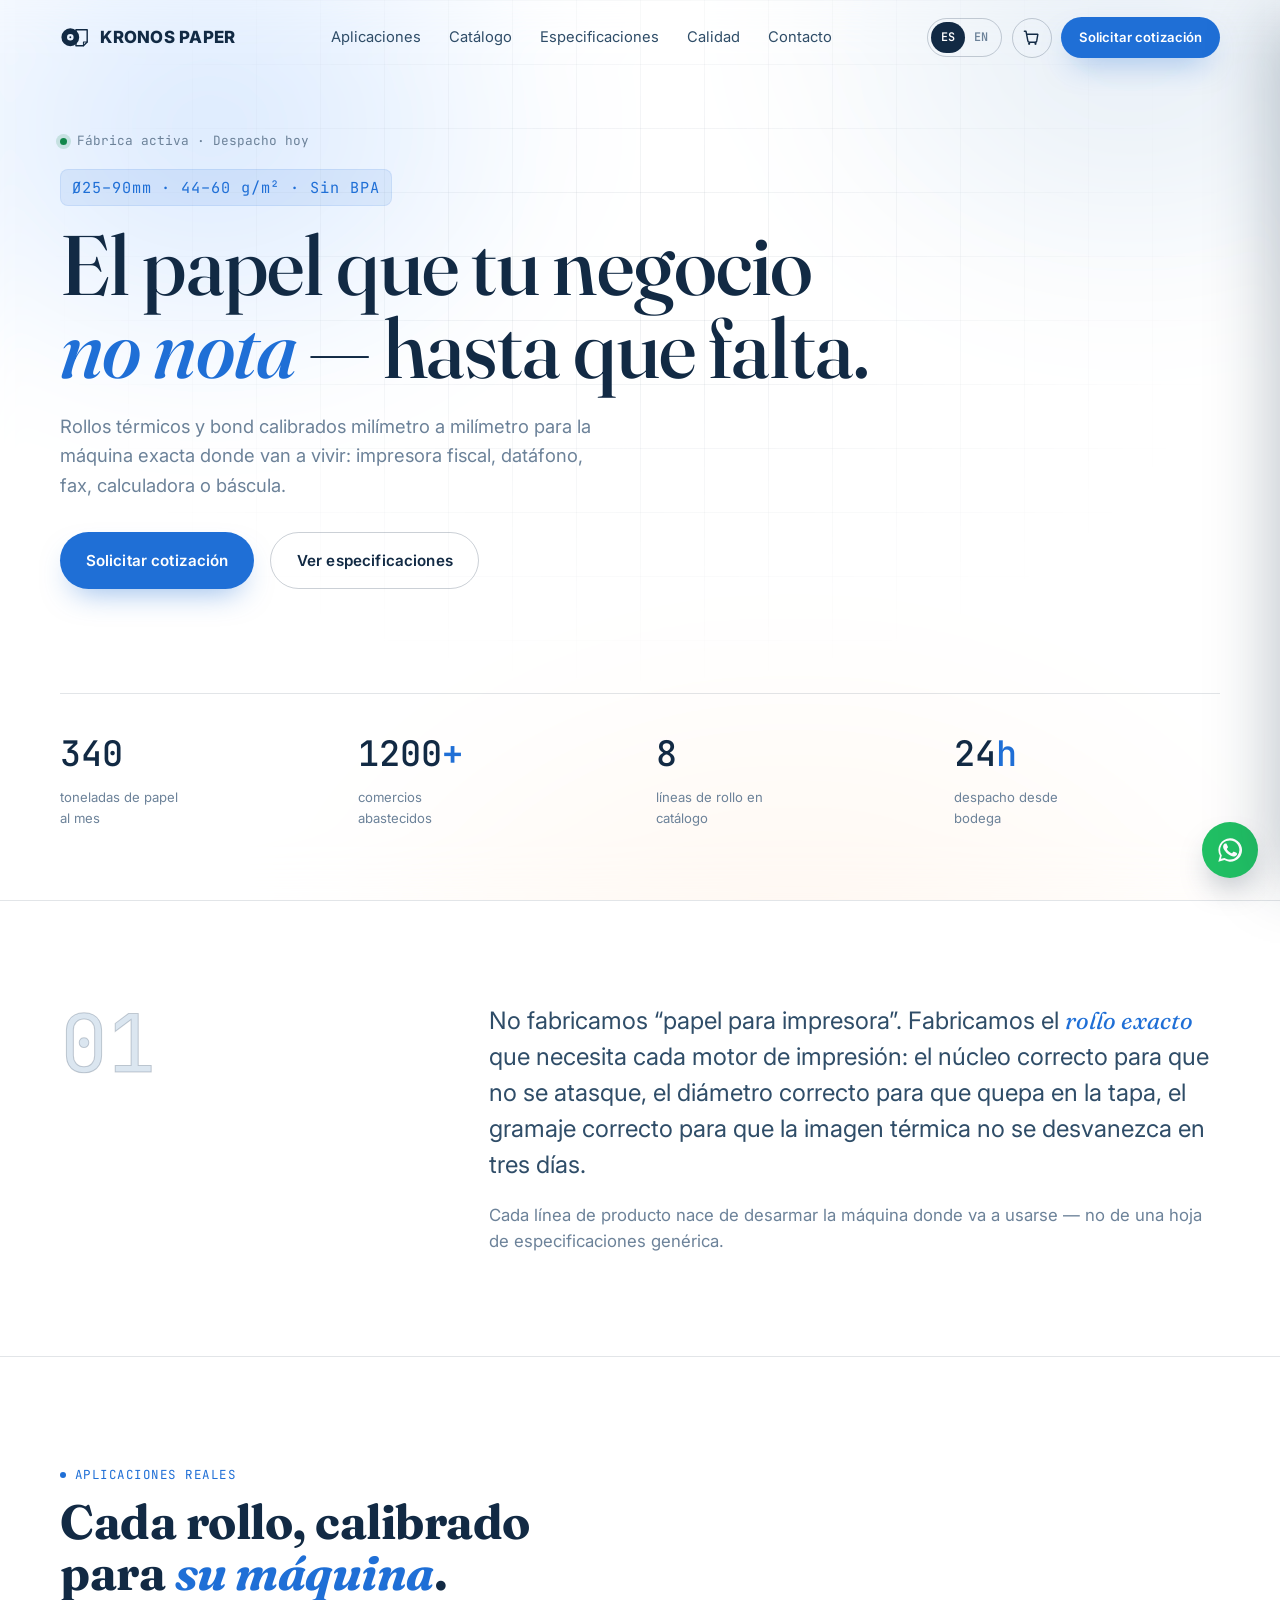
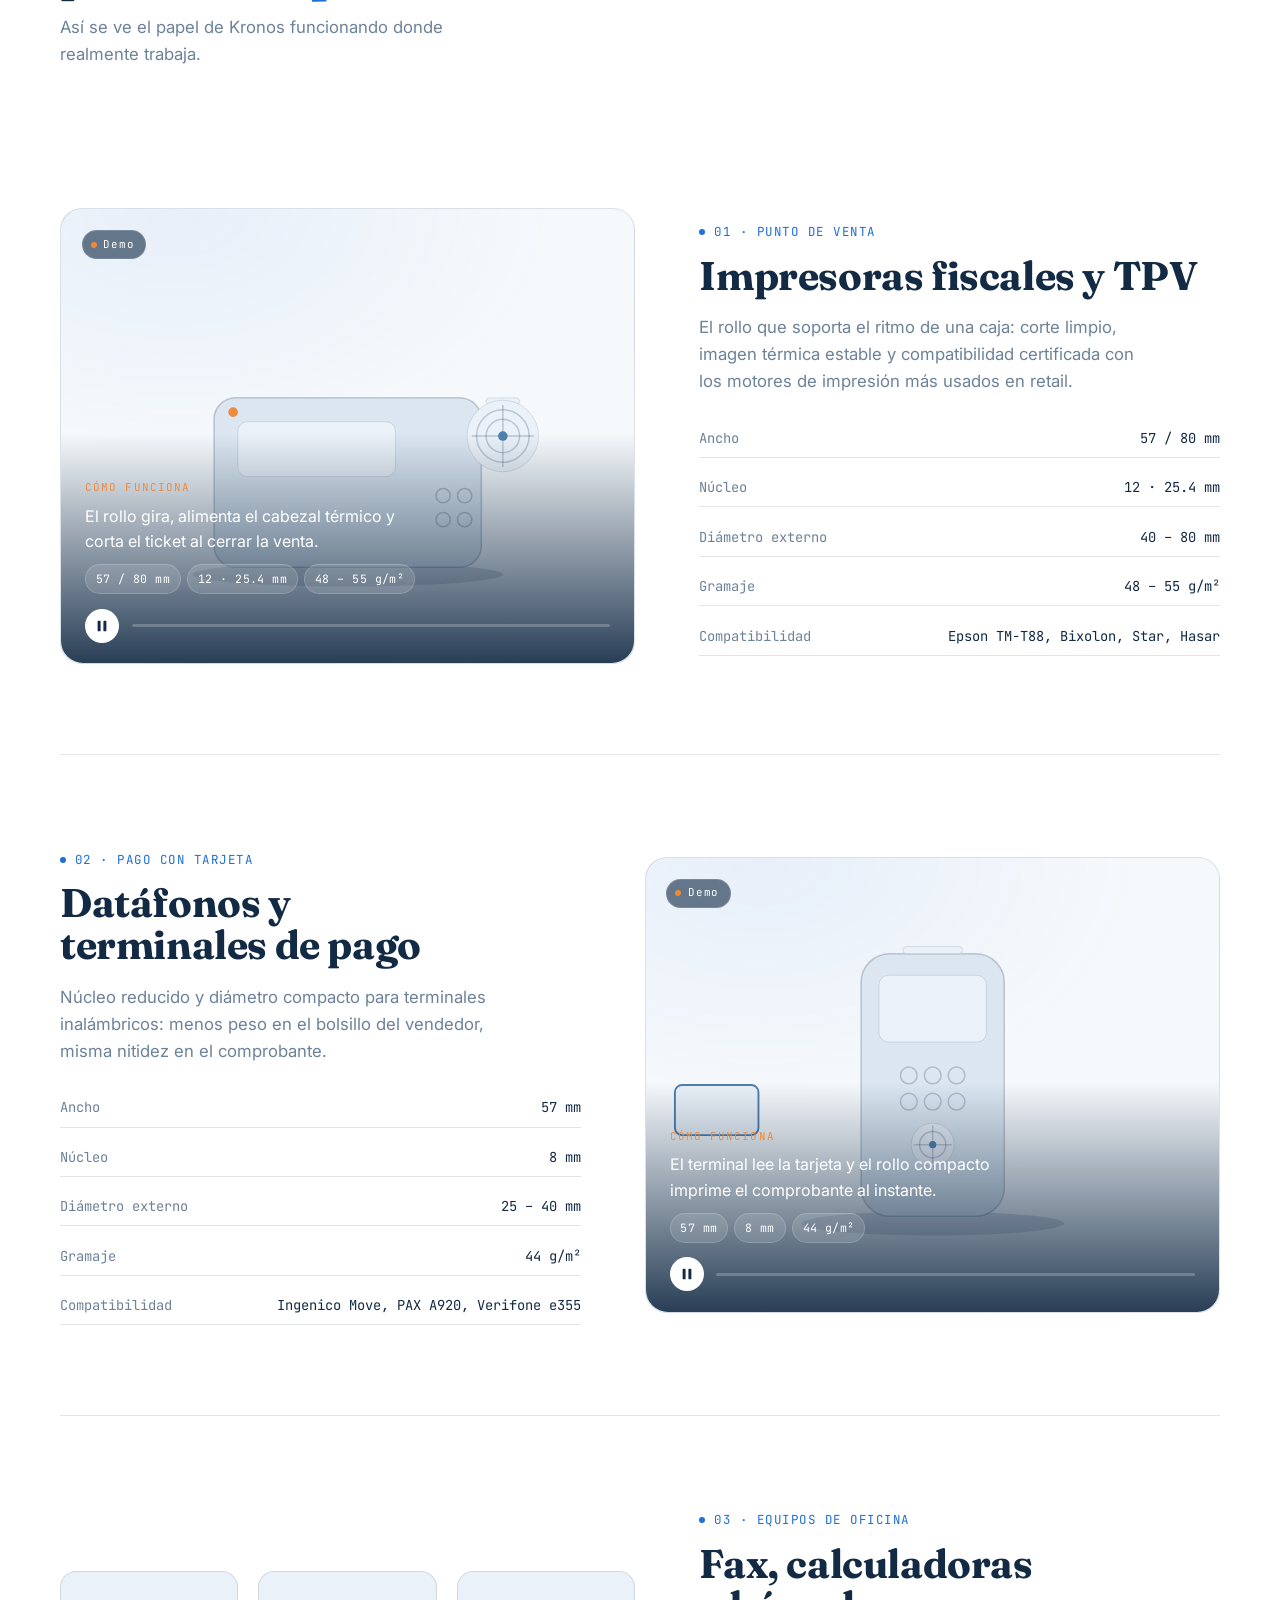
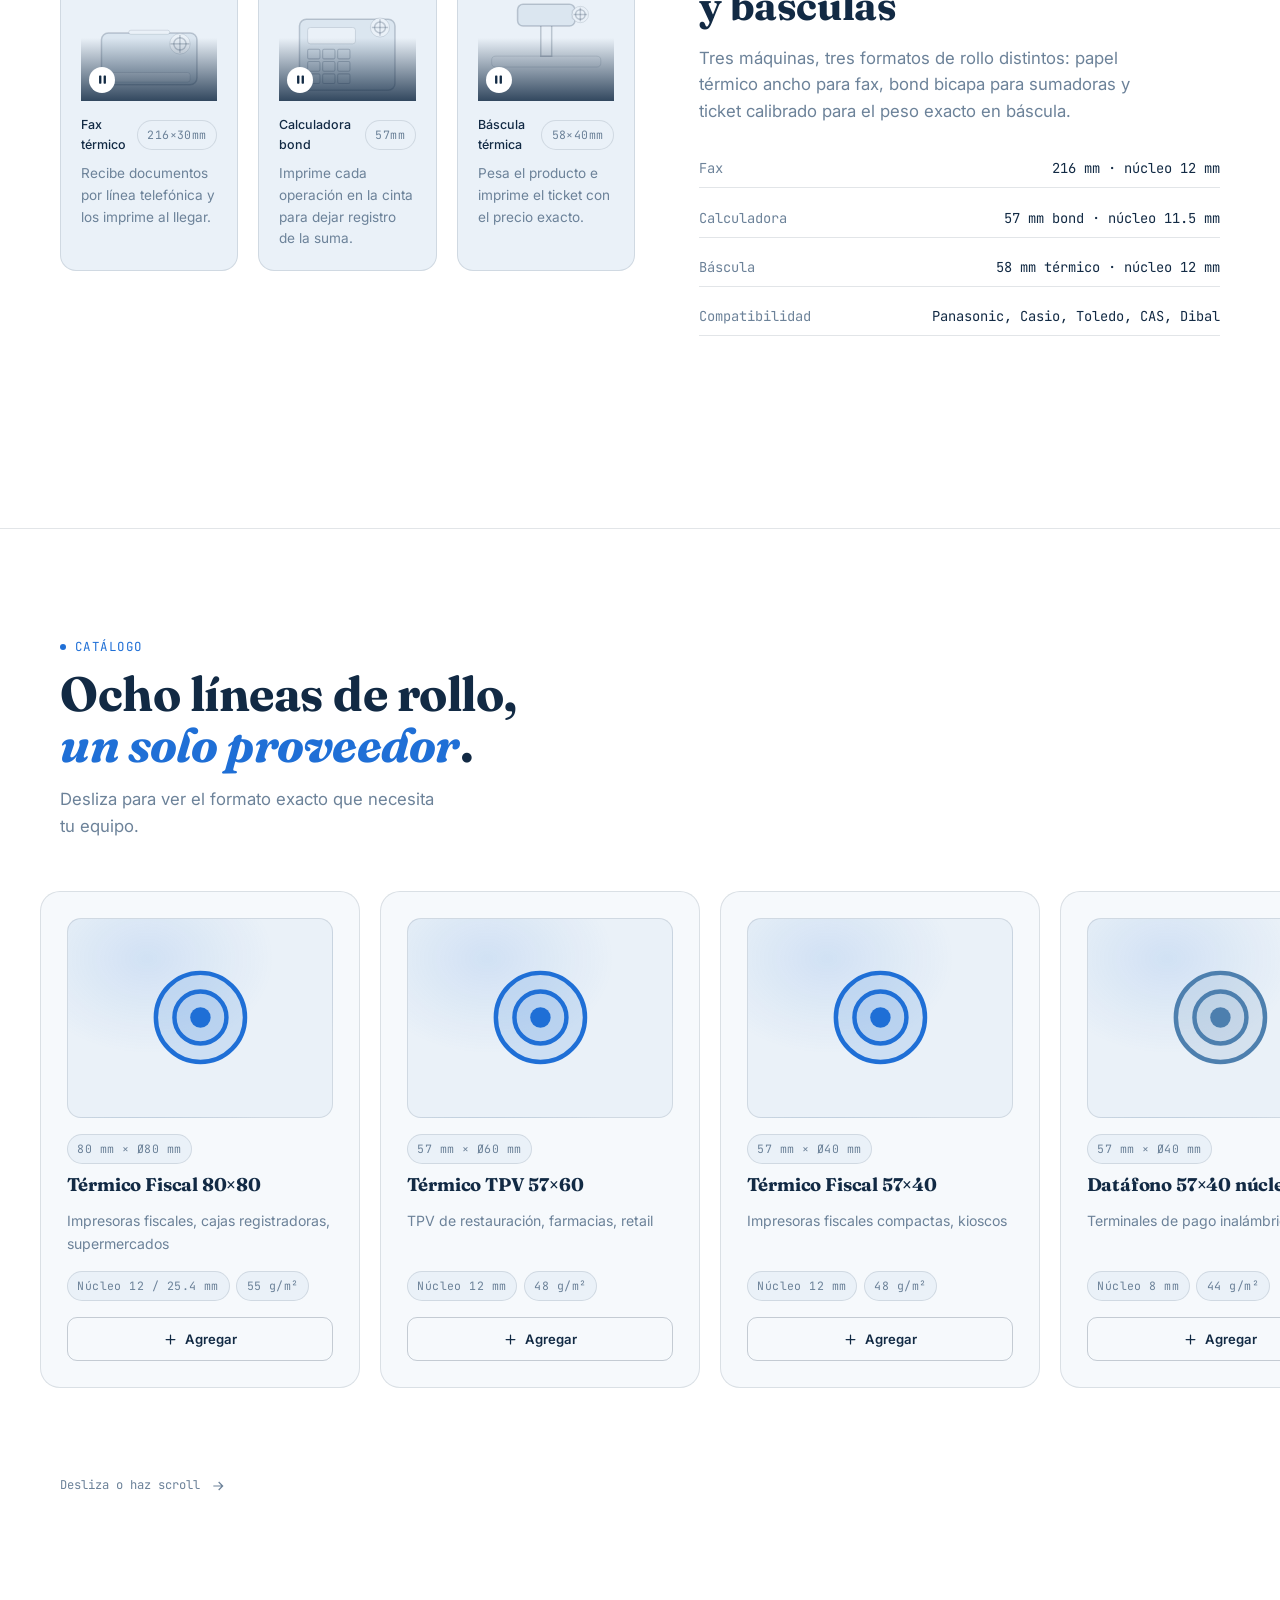
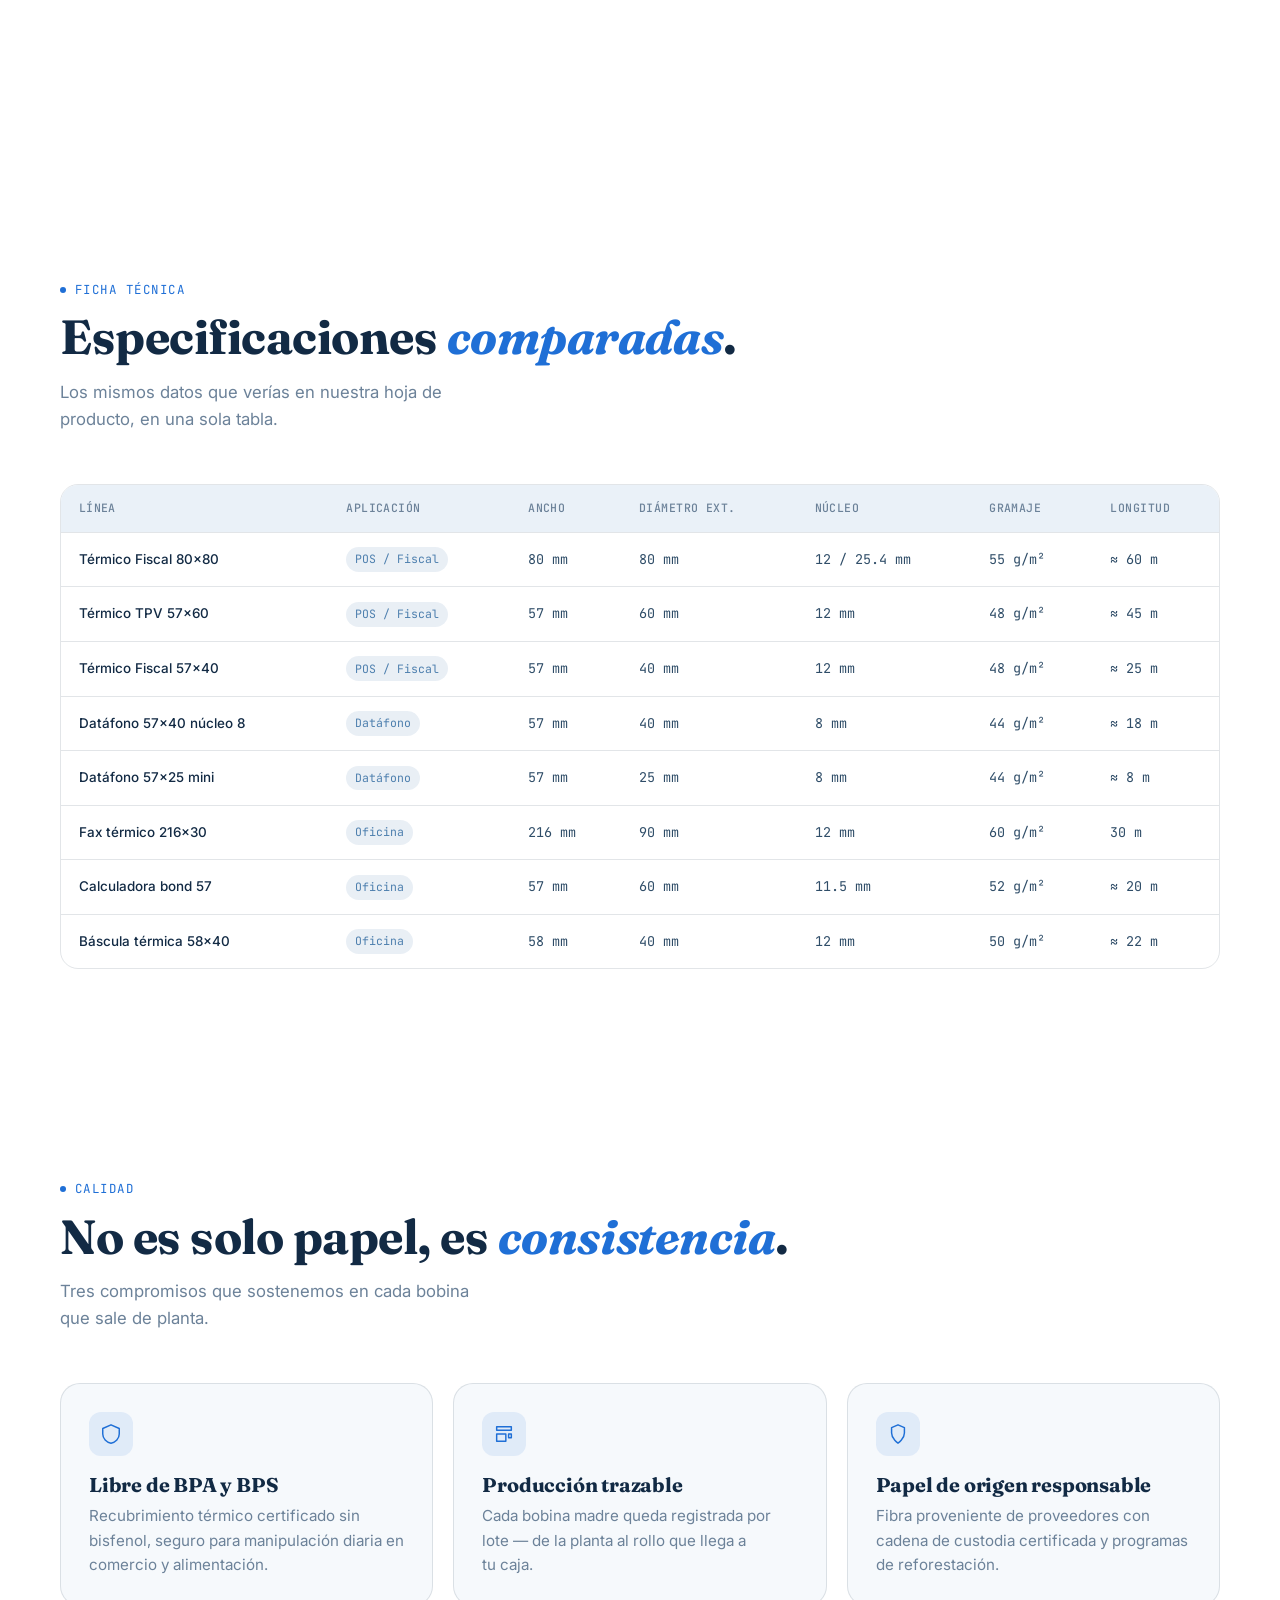
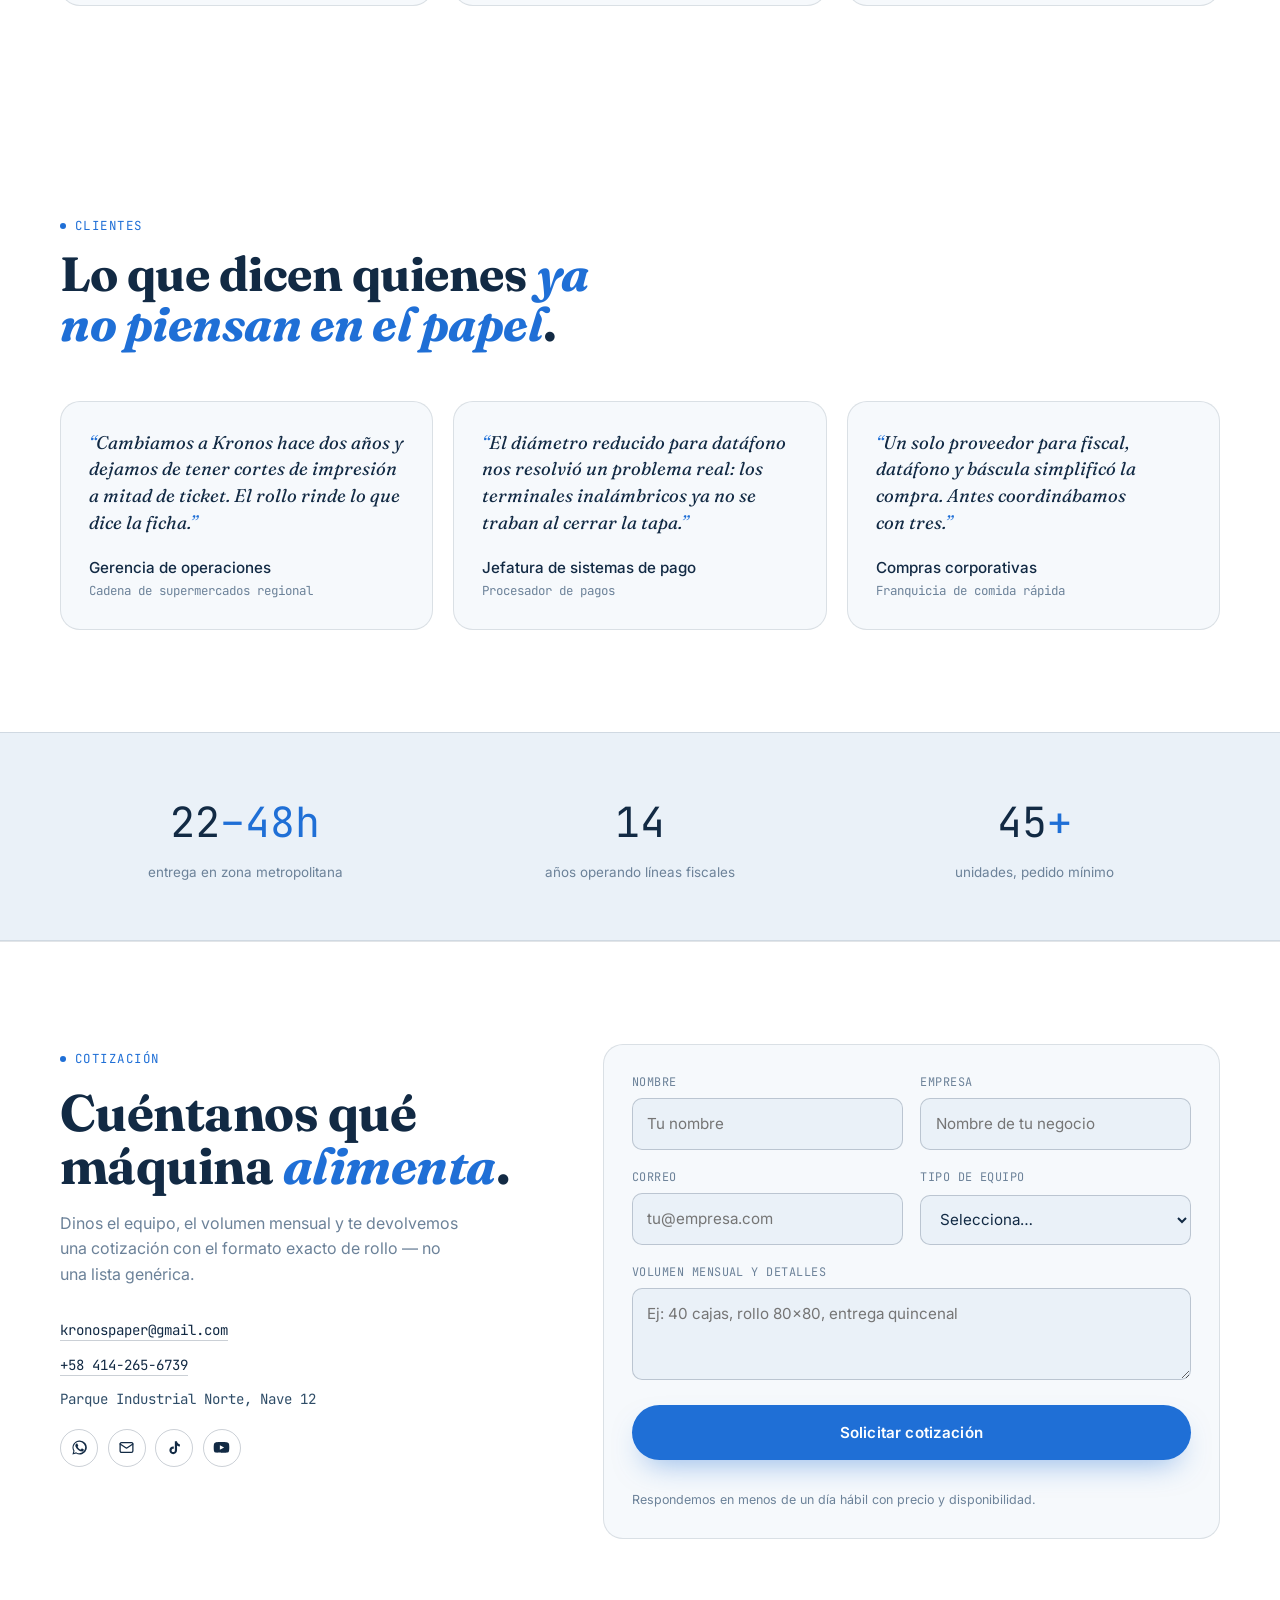
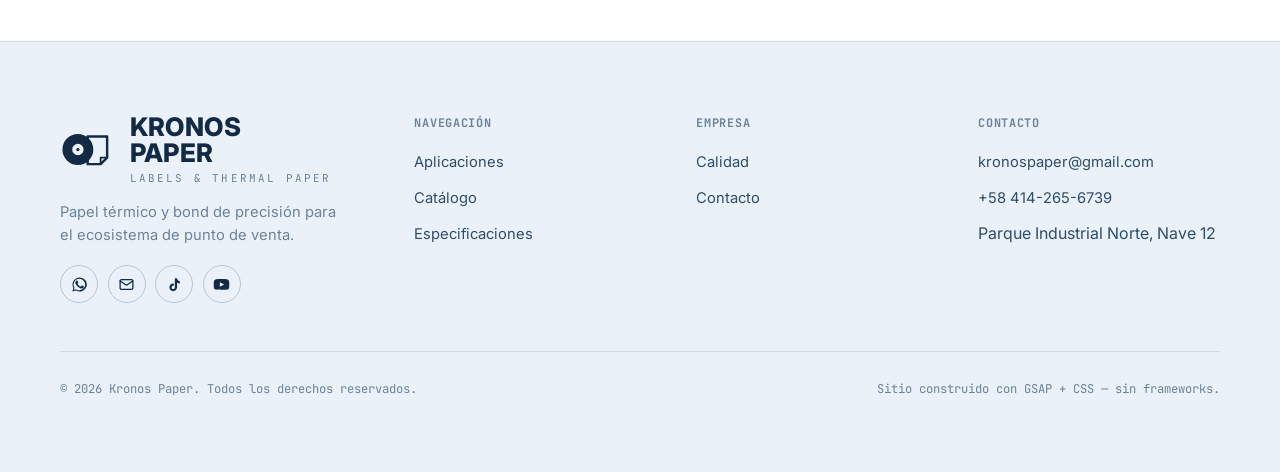
==== commit d53b8dcf: "Rebrand to blue/white, add cart, bilingual ES/EN, and contacts - Flip the whole palette to navy + wh" ====
--- a/kronos-paper/index.html
+++ b/kronos-paper/index.html
@@ -8,8 +8,8 @@
 <link rel="preconnect" href="https://fonts.googleapis.com">
 <link rel="preconnect" href="https://fonts.gstatic.com" crossorigin>
 <link rel="stylesheet" href="https://fonts.googleapis.com/css2?family=Fraunces:ital,opsz,wght@0,9..144,400;0,9..144,500;0,9..144,600;1,9..144,500;1,9..144,600&family=Inter:wght@300;400;500;600;700&family=JetBrains+Mono:wght@400;500;600&display=swap">
-<link rel="icon" href="data:image/svg+xml,%3Csvg xmlns='http://www.w3.org/2000/svg' viewBox='0 0 24 24'%3E%3Crect width='24' height='24' rx='6' fill='%23ff6a2c'/%3E%3Ccircle cx='12' cy='12' r='7' stroke='%2314100c' stroke-width='1.8' fill='none'/%3E%3Ccircle cx='12' cy='12' r='3' stroke='%2314100c' stroke-width='1.8' fill='none'/%3E%3C/svg%3E">
-<link rel="stylesheet" href="styles.css?v=20260912" />
+<link rel="icon" href="data:image/svg+xml,%3Csvg xmlns='http://www.w3.org/2000/svg' viewBox='0 0 24 24'%3E%3Crect width='24' height='24' rx='6' fill='%23122a44'/%3E%3Ccircle cx='12' cy='12' r='7' stroke='white' stroke-width='1.8' fill='none'/%3E%3Ccircle cx='12' cy='12' r='3' stroke='white' stroke-width='1.8' fill='none'/%3E%3C/svg%3E">
+<link rel="stylesheet" href="styles.css?v=20260913" />
 </head>
 <body>
 <a class="skip-link" href="#contenido">Saltar al contenido</a>
@@ -44,28 +44,45 @@
       </svg>
       <span class="logo-word">Kronos Paper</span>
     </a>
-    <nav class="nav-links" data-nav-links aria-label="Navegación principal">
-      <a href="#aplicaciones">Aplicaciones</a>
-      <a href="#catalogo">Catálogo</a>
-      <a href="#especificaciones">Especificaciones</a>
-      <a href="#calidad">Calidad</a>
-      <a href="#contacto">Contacto</a>
-    </nav>
-    <a class="btn btn-primary btn-sm nav-cta" href="#contacto">Solicitar cotización</a>
-    <button class="nav-burger" data-burger aria-label="Abrir menú" aria-expanded="false"><span></span></button>
+    <nav class="nav-links" data-nav-links aria-label="Navegación principal"></nav>
+    <div class="nav-tools">
+      <div class="lang-toggle" role="group" aria-label="Idioma / Language">
+        <button type="button" data-lang-btn="es">ES</button>
+        <button type="button" data-lang-btn="en">EN</button>
+      </div>
+      <button class="icon-btn" type="button" data-cart-toggle data-i18n-aria="nav_cart_label" aria-label="Ver carrito">
+        <svg viewBox="0 0 24 24" fill="none" stroke="currentColor" stroke-width="1.8" stroke-linecap="round" stroke-linejoin="round"><path d="M3 4h2l2.4 12.2a2 2 0 0 0 2 1.8h7.2a2 2 0 0 0 2-1.6L20 8H6"/><circle cx="9" cy="20" r="1.4" fill="currentColor" stroke="none"/><circle cx="17" cy="20" r="1.4" fill="currentColor" stroke="none"/></svg>
+        <span class="cart-count" data-cart-count>0</span>
+      </button>
+      <a class="btn btn-primary btn-sm nav-cta" href="#contacto" data-i18n="nav_quote_btn">Solicitar cotización</a>
+      <button class="nav-burger" data-burger data-i18n-aria="nav_open_menu" aria-label="Abrir menú" aria-expanded="false"><span></span></button>
+    </div>
   </div>
 </header>
 
 <div class="mobile-menu" data-mobile-menu>
-  <ul data-mobile-nav-links>
-    <li><a href="#aplicaciones">Aplicaciones</a></li>
-    <li><a href="#catalogo">Catálogo</a></li>
-    <li><a href="#especificaciones">Especificaciones</a></li>
-    <li><a href="#calidad">Calidad</a></li>
-    <li><a href="#contacto">Contacto</a></li>
-  </ul>
-  <a class="btn btn-primary" href="#contacto">Solicitar cotización</a>
+  <ul data-mobile-nav-links></ul>
+  <a class="btn btn-primary" href="#contacto" data-i18n="nav_quote_btn">Solicitar cotización</a>
 </div>
+
+<div class="cart-overlay" data-cart-overlay></div>
+<aside class="cart-drawer" data-cart-drawer aria-label="Carrito de cotización">
+  <div class="cart-head">
+    <h3 data-i18n="cart_title">Tu carrito de cotización</h3>
+    <button class="cart-close" type="button" data-cart-close data-i18n-aria="cart_close" aria-label="Cerrar carrito">
+      <svg viewBox="0 0 24 24" fill="none" stroke="currentColor" stroke-width="1.8" stroke-linecap="round"><path d="M5 5l14 14M19 5L5 19"/></svg>
+    </button>
+  </div>
+  <div class="cart-items" data-cart-items></div>
+  <div class="cart-foot">
+    <div class="cart-summary" data-cart-summary></div>
+    <button class="btn btn-primary" type="button" data-cart-go-quote data-i18n="cart_go_quote">Solicitar cotización de este pedido</button>
+  </div>
+</aside>
+
+<a class="whatsapp-float" data-whatsapp-float href="#" target="_blank" rel="noopener" data-i18n-aria="social_whatsapp" aria-label="Escríbenos por WhatsApp">
+  <svg viewBox="0 0 24 24" fill="currentColor"><path d="M17.5 14.4c-.3-.1-1.7-.8-2-.9-.3-.1-.5-.1-.7.1s-.7.9-.9 1.1c-.2.2-.3.2-.6.1-.3-.1-1.2-.5-2.3-1.5-.9-.8-1.4-1.7-1.6-2-.2-.3 0-.5.1-.6.1-.1.3-.3.4-.5.1-.1.2-.3.3-.4.1-.2 0-.3 0-.5s-.7-1.7-1-2.3c-.2-.6-.5-.5-.7-.5h-.6c-.2 0-.5.1-.8.4-.3.3-1 1-1 2.4s1 2.8 1.2 3c.1.2 2.1 3.2 5 4.5.7.3 1.3.5 1.7.6.7.2 1.4.2 1.9.1.6-.1 1.7-.7 2-1.4.2-.6.2-1.2.2-1.3-.1-.1-.3-.2-.6-.3z"/><path d="M12 2a10 10 0 0 0-8.6 15L2 22l5.2-1.4A10 10 0 1 0 12 2zm0 18.2c-1.6 0-3.1-.4-4.4-1.2l-.3-.2-3.1.8.8-3-.2-.3A8.2 8.2 0 1 1 12 20.2z"/></svg>
+</a>
 
 <main id="contenido">
 
@@ -74,26 +91,25 @@
     <div class="hero-grid" aria-hidden="true"></div>
     <div class="container hero-inner">
       <div>
-        <div class="hero-meta"><span class="dot"></span><span>Fábrica activa · Despacho hoy</span></div>
-        <span class="hero-glyph">Ø25–90mm · 44–60 g/m² · BPA-FREE</span>
-        <h1 class="hero-title" data-reveal>El papel que tu negocio <em>no nota</em> — hasta que falta.</h1>
-        <p class="hero-sub" data-reveal data-reveal-d1>Rollos térmicos y bond calibrados milímetro a milímetro para la máquina exacta donde van a vivir: impresora fiscal, datáfono, fax, calculadora o báscula.</p>
+        <div class="hero-meta"><span class="dot"></span><span data-i18n="hero_meta">Fábrica activa · Despacho hoy</span></div>
+        <span class="hero-glyph" data-i18n="hero_glyph">Ø25–90mm · 44–60 g/m² · Sin BPA</span>
+        <h1 class="hero-title" data-reveal data-i18n-html="hero_title_html">El papel que tu negocio <em>no nota</em> — hasta que falta.</h1>
+        <p class="hero-sub" data-reveal data-reveal-d1 data-i18n="hero_sub">Rollos térmicos y bond calibrados milímetro a milímetro para la máquina exacta donde van a vivir: impresora fiscal, datáfono, fax, calculadora o báscula.</p>
         <div class="hero-actions" data-reveal data-reveal-d2>
-          <a class="btn btn-primary" href="#contacto">Solicitar cotización</a>
-          <a class="btn btn-ghost" href="#especificaciones">Ver especificaciones</a>
+          <a class="btn btn-primary" href="#contacto" data-i18n="btn_quote">Solicitar cotización</a>
+          <a class="btn btn-ghost" href="#especificaciones" data-i18n="btn_specs">Ver especificaciones</a>
         </div>
       </div>
       <div class="hero-stats" data-hero-stats aria-label="Cifras de Kronos Paper"></div>
     </div>
-    <div class="hero-scroll-cue" aria-hidden="true"><span>Scroll</span><span class="line"></span></div>
   </section>
 
   <section class="manifesto section-pad">
     <div class="container manifesto-grid">
       <div class="manifesto-num" aria-hidden="true">01</div>
       <div class="manifesto-copy" data-reveal>
-        <p>No fabricamos “papel para impresora”. Fabricamos el <em>rollo exacto</em> que necesita cada motor de impresión: el núcleo correcto para que no se atasque, el diámetro correcto para que quepa en la tapa, el gramaje correcto para que la imagen térmica no se desvanezca en tres días.</p>
-        <p>Cada línea de producto nace de desarmar la máquina donde va a usarse — no de una hoja de especificaciones genérica.</p>
+        <p data-i18n-html="manifesto_p1_html">No fabricamos “papel para impresora”. Fabricamos el <em>rollo exacto</em> que necesita cada motor de impresión: el núcleo correcto para que no se atasque, el diámetro correcto para que quepa en la tapa, el gramaje correcto para que la imagen térmica no se desvanezca en tres días.</p>
+        <p data-i18n="manifesto_p2">Cada línea de producto nace de desarmar la máquina donde va a usarse — no de una hoja de especificaciones genérica.</p>
       </div>
     </div>
   </section>
@@ -101,23 +117,23 @@
   <section class="applications section-pad" id="aplicaciones">
     <div class="container">
       <div class="section-head" data-reveal>
-        <span class="kicker"><span class="dot"></span>Aplicaciones reales</span>
-        <h2>Cada rollo, calibrado para <em>su máquina</em>.</h2>
-        <p>Así se ve el papel de Kronos funcionando donde realmente trabaja.</p>
+        <span class="kicker"><span class="dot"></span><span data-i18n="apps_kicker">Aplicaciones reales</span></span>
+        <h2 data-i18n-html="apps_title_html">Cada rollo, calibrado para <em>su máquina</em>.</h2>
+        <p data-i18n="apps_sub">Así se ve el papel de Kronos funcionando donde realmente trabaja.</p>
       </div>
 
       <!-- APP 1 — Impresoras fiscales y TPV -->
       <div class="app-block">
         <div class="app-figure video-demo" data-scene>
           <div class="video-chrome video-topbar" aria-hidden="true">
-            <span class="video-badge"><span class="video-dot"></span>Demo</span>
+            <span class="video-badge"><span class="video-dot"></span><span data-i18n="video_demo_badge">Demo</span></span>
           </div>
           <svg viewBox="0 0 400 300" role="img" aria-label="Rollo térmico alimentando una impresora fiscal de punto de venta">
-            <ellipse cx="200" cy="266" rx="130" ry="10" fill="rgba(0,0,0,.35)"/>
+            <ellipse cx="200" cy="266" rx="130" ry="10" fill="rgba(18,42,68,.16)"/>
             <rect class="scene-body" x="88" y="118" width="224" height="142" rx="18"/>
             <rect class="scene-panel" x="108" y="138" width="132" height="46" rx="8"/>
             <text class="scene-screen-text" x="120" y="167" font-family="var(--mono)" font-size="16" fill="var(--ok)">TOTAL $128.40</text>
-            <circle class="scene-led" cx="104" cy="130" r="4" fill="var(--ok)"/>
+            <circle class="scene-led" cx="104" cy="130" r="4" fill="var(--spark)"/>
             <circle cx="280" cy="200" r="6" fill="none" class="scene-line"/>
             <circle cx="280" cy="220" r="6" fill="none" class="scene-line"/>
             <circle cx="298" cy="200" r="6" fill="none" class="scene-line"/>
@@ -140,16 +156,16 @@
           </svg>
           <div class="video-chrome video-bottombar">
             <div class="video-caption">
-              <span class="video-caption-eyebrow">Cómo funciona</span>
-              <p class="video-caption-text">El rollo gira, alimenta el cabezal térmico y corta el ticket al cerrar la venta.</p>
+              <span class="video-caption-eyebrow" data-i18n="app_pos_caption_eyebrow">Cómo funciona</span>
+              <p class="video-caption-text" data-i18n="app_pos_caption">El rollo gira, alimenta el cabezal térmico y corta el ticket al cerrar la venta.</p>
               <div class="video-caption-specs">
-                <span class="tag">57 / 80 mm</span>
-                <span class="tag">Núcleo 12 · 25.4 mm</span>
-                <span class="tag">48–55 g/m²</span>
+                <span class="tag" data-i18n="app_pos_v_ancho">57 / 80 mm</span>
+                <span class="tag" data-i18n="app_pos_v_nucleo">Núcleo 12 · 25.4 mm</span>
+                <span class="tag" data-i18n="app_pos_v_gramaje">48–55 g/m²</span>
               </div>
             </div>
             <div class="video-controls">
-              <button class="video-play-btn" type="button" data-video-toggle aria-label="Pausar demo">
+              <button class="video-play-btn" type="button" data-video-toggle data-i18n-aria="video_pause" aria-label="Pausar demo">
                 <svg class="icon-pause" viewBox="0 0 16 16" fill="currentColor" aria-hidden="true"><rect x="3" y="2" width="3.4" height="12" rx="1"/><rect x="9.6" y="2" width="3.4" height="12" rx="1"/></svg>
                 <svg class="icon-play" viewBox="0 0 16 16" fill="currentColor" aria-hidden="true"><path d="M4 2.5v11l10-5.5z"/></svg>
               </button>
@@ -158,15 +174,15 @@
           </div>
         </div>
         <div class="app-copy" data-reveal>
-          <span class="kicker"><span class="dot"></span>01 · Punto de venta</span>
-          <h3>Impresoras fiscales y TPV</h3>
-          <p class="app-summary">El rollo que soporta el ritmo de una caja: corte limpio, imagen térmica estable y compatibilidad certificada con los motores de impresión más usados en retail.</p>
+          <span class="kicker"><span class="dot"></span><span data-i18n="app_pos_kicker">01 · Punto de venta</span></span>
+          <h3 data-i18n="app_pos_title">Impresoras fiscales y TPV</h3>
+          <p class="app-summary" data-i18n="app_pos_summary">El rollo que soporta el ritmo de una caja: corte limpio, imagen térmica estable y compatibilidad certificada con los motores de impresión más usados en retail.</p>
           <div class="spec-list">
-            <div class="spec-row"><span class="k">Ancho</span><span class="v">57 / 80 mm</span></div>
-            <div class="spec-row"><span class="k">Núcleo</span><span class="v">12 · 25.4 mm</span></div>
-            <div class="spec-row"><span class="k">Diámetro externo</span><span class="v">40 – 80 mm</span></div>
-            <div class="spec-row"><span class="k">Gramaje</span><span class="v">48 – 55 g/m²</span></div>
-            <div class="spec-row"><span class="k">Compatibilidad</span><span class="v">Epson TM-T88, Bixolon, Star, Hasar</span></div>
+            <div class="spec-row"><span class="k" data-i18n="app_pos_k_ancho">Ancho</span><span class="v" data-i18n="app_pos_v_ancho">57 / 80 mm</span></div>
+            <div class="spec-row"><span class="k" data-i18n="app_pos_k_nucleo">Núcleo</span><span class="v" data-i18n="app_pos_v_nucleo">12 · 25.4 mm</span></div>
+            <div class="spec-row"><span class="k" data-i18n="app_pos_k_diam">Diámetro externo</span><span class="v" data-i18n="app_pos_v_diam">40 – 80 mm</span></div>
+            <div class="spec-row"><span class="k" data-i18n="app_pos_k_gramaje">Gramaje</span><span class="v" data-i18n="app_pos_v_gramaje">48 – 55 g/m²</span></div>
+            <div class="spec-row"><span class="k" data-i18n="app_pos_k_compat">Compatibilidad</span><span class="v" data-i18n="app_pos_v_compat">Epson TM-T88, Bixolon, Star, Hasar</span></div>
           </div>
         </div>
       </div>
@@ -175,10 +191,10 @@
       <div class="app-block is-reverse">
         <div class="app-figure video-demo" data-scene>
           <div class="video-chrome video-topbar" aria-hidden="true">
-            <span class="video-badge"><span class="video-dot"></span>Demo</span>
+            <span class="video-badge"><span class="video-dot"></span><span data-i18n="video_demo_badge">Demo</span></span>
           </div>
           <svg viewBox="0 0 400 300" role="img" aria-label="Rollo compacto alimentando un datáfono inalámbrico">
-            <ellipse cx="200" cy="266" rx="110" ry="10" fill="rgba(0,0,0,.35)"/>
+            <ellipse cx="200" cy="266" rx="110" ry="10" fill="rgba(18,42,68,.16)"/>
             <rect class="scene-body" x="140" y="40" width="120" height="220" rx="24"/>
             <rect class="scene-panel" x="155" y="58" width="90" height="56" rx="8"/>
             <text class="scene-screen-text" x="167" y="82" font-family="var(--mono)" font-size="13" fill="var(--ok)">APROBADO</text>
@@ -205,16 +221,16 @@
           </svg>
           <div class="video-chrome video-bottombar">
             <div class="video-caption">
-              <span class="video-caption-eyebrow">Cómo funciona</span>
-              <p class="video-caption-text">El terminal lee la tarjeta y el rollo compacto imprime el comprobante al instante.</p>
+              <span class="video-caption-eyebrow" data-i18n="app_datafono_caption_eyebrow">Cómo funciona</span>
+              <p class="video-caption-text" data-i18n="app_datafono_caption">El terminal lee la tarjeta y el rollo compacto imprime el comprobante al instante.</p>
               <div class="video-caption-specs">
-                <span class="tag">57 mm</span>
-                <span class="tag">Núcleo 8 mm</span>
-                <span class="tag">44 g/m²</span>
+                <span class="tag" data-i18n="app_datafono_v_ancho">57 mm</span>
+                <span class="tag" data-i18n="app_datafono_v_nucleo">Núcleo 8 mm</span>
+                <span class="tag" data-i18n="app_datafono_v_gramaje">44 g/m²</span>
               </div>
             </div>
             <div class="video-controls">
-              <button class="video-play-btn" type="button" data-video-toggle aria-label="Pausar demo">
+              <button class="video-play-btn" type="button" data-video-toggle data-i18n-aria="video_pause" aria-label="Pausar demo">
                 <svg class="icon-pause" viewBox="0 0 16 16" fill="currentColor" aria-hidden="true"><rect x="3" y="2" width="3.4" height="12" rx="1"/><rect x="9.6" y="2" width="3.4" height="12" rx="1"/></svg>
                 <svg class="icon-play" viewBox="0 0 16 16" fill="currentColor" aria-hidden="true"><path d="M4 2.5v11l10-5.5z"/></svg>
               </button>
@@ -223,15 +239,15 @@
           </div>
         </div>
         <div class="app-copy" data-reveal>
-          <span class="kicker"><span class="dot"></span>02 · Pago con tarjeta</span>
-          <h3>Datáfonos y terminales de pago</h3>
-          <p class="app-summary">Núcleo reducido y diámetro compacto para terminales inalámbricos: menos peso en el bolsillo del vendedor, misma nitidez en el comprobante.</p>
+          <span class="kicker"><span class="dot"></span><span data-i18n="app_datafono_kicker">02 · Pago con tarjeta</span></span>
+          <h3 data-i18n="app_datafono_title">Datáfonos y terminales de pago</h3>
+          <p class="app-summary" data-i18n="app_datafono_summary">Núcleo reducido y diámetro compacto para terminales inalámbricos: menos peso en el bolsillo del vendedor, misma nitidez en el comprobante.</p>
           <div class="spec-list">
-            <div class="spec-row"><span class="k">Ancho</span><span class="v">57 mm</span></div>
-            <div class="spec-row"><span class="k">Núcleo</span><span class="v">8 mm</span></div>
-            <div class="spec-row"><span class="k">Diámetro externo</span><span class="v">25 – 40 mm</span></div>
-            <div class="spec-row"><span class="k">Gramaje</span><span class="v">44 g/m²</span></div>
-            <div class="spec-row"><span class="k">Compatibilidad</span><span class="v">Ingenico Move, PAX A920, Verifone e355</span></div>
+            <div class="spec-row"><span class="k" data-i18n="app_datafono_k_ancho">Ancho</span><span class="v" data-i18n="app_datafono_v_ancho">57 mm</span></div>
+            <div class="spec-row"><span class="k" data-i18n="app_datafono_k_nucleo">Núcleo</span><span class="v" data-i18n="app_datafono_v_nucleo">8 mm</span></div>
+            <div class="spec-row"><span class="k" data-i18n="app_datafono_k_diam">Diámetro externo</span><span class="v" data-i18n="app_datafono_v_diam">25 – 40 mm</span></div>
+            <div class="spec-row"><span class="k" data-i18n="app_datafono_k_gramaje">Gramaje</span><span class="v" data-i18n="app_datafono_v_gramaje">44 g/m²</span></div>
+            <div class="spec-row"><span class="k" data-i18n="app_datafono_k_compat">Compatibilidad</span><span class="v" data-i18n="app_datafono_v_compat">Ingenico Move, PAX A920, Verifone e355</span></div>
           </div>
         </div>
       </div>
@@ -259,7 +275,7 @@
                   <rect class="scene-print-line" x="86" y="10" width="28" height="2" fill="var(--cream)"/>
                 </svg>
                 <div class="video-chrome video-bottombar-mini">
-                  <button class="video-play-btn" type="button" data-video-toggle aria-label="Pausar demo">
+                  <button class="video-play-btn" type="button" data-video-toggle data-i18n-aria="video_pause" aria-label="Pausar demo">
                     <svg class="icon-pause" viewBox="0 0 16 16" fill="currentColor" aria-hidden="true"><rect x="3" y="2" width="3.4" height="12" rx="1"/><rect x="9.6" y="2" width="3.4" height="12" rx="1"/></svg>
                     <svg class="icon-play" viewBox="0 0 16 16" fill="currentColor" aria-hidden="true"><path d="M4 2.5v11l10-5.5z"/></svg>
                   </button>
@@ -267,8 +283,8 @@
                 </div>
               </div>
               <div class="office-label">
-                <div class="office-label-row"><strong>Fax térmico</strong><span class="tag">216×30mm</span></div>
-                <p>Recibe documentos por línea telefónica y los imprime al llegar.</p>
+                <div class="office-label-row"><strong data-i18n="office_fax_title">Fax térmico</strong><span class="tag" data-i18n="office_fax_dim">216×30mm</span></div>
+                <p data-i18n="office_fax_desc">Recibe documentos por línea telefónica y los imprime al llegar.</p>
               </div>
             </div>
             <div class="office-card video-demo" data-scene>
@@ -300,7 +316,7 @@
                   <rect class="scene-print-line" x="98" y="-14" width="20" height="2" fill="var(--cream)"/>
                 </svg>
                 <div class="video-chrome video-bottombar-mini">
-                  <button class="video-play-btn" type="button" data-video-toggle aria-label="Pausar demo">
+                  <button class="video-play-btn" type="button" data-video-toggle data-i18n-aria="video_pause" aria-label="Pausar demo">
                     <svg class="icon-pause" viewBox="0 0 16 16" fill="currentColor" aria-hidden="true"><rect x="3" y="2" width="3.4" height="12" rx="1"/><rect x="9.6" y="2" width="3.4" height="12" rx="1"/></svg>
                     <svg class="icon-play" viewBox="0 0 16 16" fill="currentColor" aria-hidden="true"><path d="M4 2.5v11l10-5.5z"/></svg>
                   </button>
@@ -308,8 +324,8 @@
                 </div>
               </div>
               <div class="office-label">
-                <div class="office-label-row"><strong>Calculadora bond</strong><span class="tag">57mm</span></div>
-                <p>Imprime cada operación en la cinta para dejar registro de la suma.</p>
+                <div class="office-label-row"><strong data-i18n="office_calc_title">Calculadora bond</strong><span class="tag" data-i18n="office_calc_dim">57mm</span></div>
+                <p data-i18n="office_calc_desc">Imprime cada operación en la cinta para dejar registro de la suma.</p>
               </div>
             </div>
             <div class="office-card video-demo" data-scene>
@@ -332,7 +348,7 @@
                   <rect class="scene-print-line" x="176" y="52" width="2" height="18" fill="var(--cream)"/>
                 </svg>
                 <div class="video-chrome video-bottombar-mini">
-                  <button class="video-play-btn" type="button" data-video-toggle aria-label="Pausar demo">
+                  <button class="video-play-btn" type="button" data-video-toggle data-i18n-aria="video_pause" aria-label="Pausar demo">
                     <svg class="icon-pause" viewBox="0 0 16 16" fill="currentColor" aria-hidden="true"><rect x="3" y="2" width="3.4" height="12" rx="1"/><rect x="9.6" y="2" width="3.4" height="12" rx="1"/></svg>
                     <svg class="icon-play" viewBox="0 0 16 16" fill="currentColor" aria-hidden="true"><path d="M4 2.5v11l10-5.5z"/></svg>
                   </button>
@@ -340,21 +356,21 @@
                 </div>
               </div>
               <div class="office-label">
-                <div class="office-label-row"><strong>Báscula térmica</strong><span class="tag">58×40mm</span></div>
-                <p>Pesa el producto e imprime el ticket con el precio exacto.</p>
+                <div class="office-label-row"><strong data-i18n="office_bas_title">Báscula térmica</strong><span class="tag" data-i18n="office_bas_dim">58×40mm</span></div>
+                <p data-i18n="office_bas_desc">Pesa el producto e imprime el ticket con el precio exacto.</p>
               </div>
             </div>
           </div>
         </div>
         <div class="app-copy" data-reveal>
-          <span class="kicker"><span class="dot"></span>03 · Equipos de oficina</span>
-          <h3>Fax, calculadoras y básculas</h3>
-          <p class="app-summary">Tres máquinas, tres formatos de rollo distintos: papel térmico ancho para fax, bond bicapa para sumadoras y ticket calibrado para el peso exacto en báscula.</p>
+          <span class="kicker"><span class="dot"></span><span data-i18n="app_oficina_kicker">03 · Equipos de oficina</span></span>
+          <h3 data-i18n="app_oficina_title">Fax, calculadoras y básculas</h3>
+          <p class="app-summary" data-i18n="app_oficina_summary">Tres máquinas, tres formatos de rollo distintos: papel térmico ancho para fax, bond bicapa para sumadoras y ticket calibrado para el peso exacto en báscula.</p>
           <div class="spec-list">
-            <div class="spec-row"><span class="k">Fax</span><span class="v">216 mm · núcleo 12 mm</span></div>
-            <div class="spec-row"><span class="k">Calculadora</span><span class="v">57 mm bond · núcleo 11.5 mm</span></div>
-            <div class="spec-row"><span class="k">Báscula</span><span class="v">58 mm térmico · núcleo 12 mm</span></div>
-            <div class="spec-row"><span class="k">Compatibilidad</span><span class="v">Panasonic, Casio, Toledo, CAS, Dibal</span></div>
+            <div class="spec-row"><span class="k" data-i18n="app_oficina_k_fax">Fax</span><span class="v" data-i18n="app_oficina_v_fax">216 mm · núcleo 12 mm</span></div>
+            <div class="spec-row"><span class="k" data-i18n="app_oficina_k_calc">Calculadora</span><span class="v" data-i18n="app_oficina_v_calc">57 mm bond · núcleo 11.5 mm</span></div>
+            <div class="spec-row"><span class="k" data-i18n="app_oficina_k_bas">Báscula</span><span class="v" data-i18n="app_oficina_v_bas">58 mm térmico · núcleo 12 mm</span></div>
+            <div class="spec-row"><span class="k" data-i18n="app_oficina_k_compat">Compatibilidad</span><span class="v" data-i18n="app_oficina_v_compat">Panasonic, Casio, Toledo, CAS, Dibal</span></div>
           </div>
         </div>
       </div>
@@ -365,31 +381,31 @@
   <section class="showcase" id="catalogo">
     <div class="container showcase-head">
       <div class="section-head" data-reveal>
-        <span class="kicker"><span class="dot"></span>Catálogo</span>
-        <h2>Ocho líneas de rollo, <em>un solo proveedor</em>.</h2>
-        <p>Desliza para ver el formato exacto que necesita tu equipo.</p>
+        <span class="kicker"><span class="dot"></span><span data-i18n="showcase_kicker">Catálogo</span></span>
+        <h2 data-i18n-html="showcase_title_html">Ocho líneas de rollo, <em>un solo proveedor</em>.</h2>
+        <p data-i18n="showcase_sub">Desliza para ver el formato exacto que necesita tu equipo.</p>
       </div>
     </div>
     <div class="showcase-viewport">
       <div class="showcase-track" data-showcase aria-label="Catálogo de rollos Kronos Paper"></div>
     </div>
     <div class="container">
-      <div class="showcase-hint"><span>Desliza o haz scroll</span><svg viewBox="0 0 24 24" fill="none" stroke="currentColor" stroke-width="1.8"><path d="M5 12h14M13 6l6 6-6 6"/></svg></div>
+      <div class="showcase-hint"><span data-i18n="showcase_hint">Desliza o haz scroll</span><svg viewBox="0 0 24 24" fill="none" stroke="currentColor" stroke-width="1.8"><path d="M5 12h14M13 6l6 6-6 6"/></svg></div>
     </div>
   </section>
 
   <section class="specs-section section-pad" id="especificaciones">
     <div class="container">
       <div class="section-head" data-reveal>
-        <span class="kicker"><span class="dot"></span>Ficha técnica</span>
-        <h2>Especificaciones <em>comparadas</em>.</h2>
-        <p>Los mismos datos que verías en nuestra hoja de producto, en una sola tabla.</p>
+        <span class="kicker"><span class="dot"></span><span data-i18n="specs_kicker">Ficha técnica</span></span>
+        <h2 data-i18n-html="specs_title_html">Especificaciones <em>comparadas</em>.</h2>
+        <p data-i18n="specs_sub">Los mismos datos que verías en nuestra hoja de producto, en una sola tabla.</p>
       </div>
       <div class="specs-table-wrap" data-reveal>
         <table class="specs-table">
           <thead>
             <tr>
-              <th>Línea</th><th>Aplicación</th><th>Ancho</th><th>Diámetro ext.</th><th>Núcleo</th><th>Gramaje</th><th>Longitud</th>
+              <th data-i18n="specs_th_line">Línea</th><th data-i18n="specs_th_app">Aplicación</th><th data-i18n="specs_th_width">Ancho</th><th data-i18n="specs_th_diam">Diámetro ext.</th><th data-i18n="specs_th_core">Núcleo</th><th data-i18n="specs_th_gsm">Gramaje</th><th data-i18n="specs_th_length">Longitud</th>
             </tr>
           </thead>
           <tbody data-specs-table></tbody>
@@ -401,9 +417,9 @@
   <section class="quality-section section-pad" id="calidad">
     <div class="container">
       <div class="section-head" data-reveal>
-        <span class="kicker"><span class="dot"></span>Calidad</span>
-        <h2>No es solo papel, es <em>consistencia</em>.</h2>
-        <p>Tres compromisos que sostenemos en cada bobina que sale de planta.</p>
+        <span class="kicker"><span class="dot"></span><span data-i18n="quality_kicker">Calidad</span></span>
+        <h2 data-i18n-html="quality_title_html">No es solo papel, es <em>consistencia</em>.</h2>
+        <p data-i18n="quality_sub">Tres compromisos que sostenemos en cada bobina que sale de planta.</p>
       </div>
       <div class="quality-grid" data-quality></div>
     </div>
@@ -412,8 +428,8 @@
   <section class="testimonials-section section-pad">
     <div class="container">
       <div class="section-head" data-reveal>
-        <span class="kicker"><span class="dot"></span>Clientes</span>
-        <h2>Lo que dicen quienes <em>ya no piensan en el papel</em>.</h2>
+        <span class="kicker"><span class="dot"></span><span data-i18n="testi_kicker">Clientes</span></span>
+        <h2 data-i18n-html="testi_title_html">Lo que dicen quienes <em>ya no piensan en el papel</em>.</h2>
       </div>
       <div class="testi-wrap" data-testimonials></div>
     </div>
@@ -426,53 +442,54 @@
   <section class="cta-section section-pad" id="contacto">
     <div class="container cta-grid">
       <div class="cta-copy" data-reveal>
-        <span class="kicker"><span class="dot"></span>Cotización</span>
-        <h2>Cuéntanos qué máquina <em>alimenta</em>.</h2>
-        <p>Dinos el equipo, el volumen mensual y te devolvemos una cotización con el formato exacto de rollo — no una lista genérica.</p>
+        <span class="kicker"><span class="dot"></span><span data-i18n="cta_kicker">Cotización</span></span>
+        <h2 data-i18n-html="cta_title_html">Cuéntanos qué máquina <em>alimenta</em>.</h2>
+        <p data-i18n="cta_sub">Dinos el equipo, el volumen mensual y te devolvemos una cotización con el formato exacto de rollo — no una lista genérica.</p>
         <ul class="cta-contact-list" data-contact aria-label="Datos de contacto"></ul>
+        <div class="social-row" data-social aria-label="Redes sociales"></div>
       </div>
       <div class="card form-card" data-reveal>
         <form class="form-grid" data-quote-form novalidate>
           <div class="field-row">
             <div class="field">
-              <label for="f-name">Nombre</label>
-              <input id="f-name" name="name" type="text" placeholder="Tu nombre" required />
+              <label for="f-name" data-i18n="form_name">Nombre</label>
+              <input id="f-name" name="name" type="text" data-i18n-placeholder="form_name_ph" placeholder="Tu nombre" required />
             </div>
             <div class="field">
-              <label for="f-company">Empresa</label>
-              <input id="f-company" name="company" type="text" placeholder="Nombre de tu negocio" required />
+              <label for="f-company" data-i18n="form_company">Empresa</label>
+              <input id="f-company" name="company" type="text" data-i18n-placeholder="form_company_ph" placeholder="Nombre de tu negocio" required />
             </div>
           </div>
           <div class="field-row">
             <div class="field">
-              <label for="f-email">Correo</label>
-              <input id="f-email" name="email" type="email" placeholder="tu@empresa.com" required />
+              <label for="f-email" data-i18n="form_email">Correo</label>
+              <input id="f-email" name="email" type="email" data-i18n-placeholder="form_email_ph" placeholder="tu@empresa.com" required />
             </div>
             <div class="field">
-              <label for="f-machine">Tipo de equipo</label>
+              <label for="f-machine" data-i18n="form_machine">Tipo de equipo</label>
               <select id="f-machine" name="machine" required>
-                <option value="">Selecciona…</option>
-                <option value="fiscal">Impresora fiscal / TPV</option>
-                <option value="datafono">Datáfono / terminal de pago</option>
-                <option value="fax">Fax</option>
-                <option value="calculadora">Calculadora / sumadora</option>
-                <option value="bascula">Báscula</option>
-                <option value="otro">Otro</option>
+                <option value="" data-i18n="form_machine_select">Selecciona…</option>
+                <option value="fiscal" data-i18n="form_opt_fiscal">Impresora fiscal / TPV</option>
+                <option value="datafono" data-i18n="form_opt_datafono">Datáfono / terminal de pago</option>
+                <option value="fax" data-i18n="form_opt_fax">Fax</option>
+                <option value="calculadora" data-i18n="form_opt_calc">Calculadora / sumadora</option>
+                <option value="bascula" data-i18n="form_opt_bas">Báscula</option>
+                <option value="otro" data-i18n="form_opt_other">Otro</option>
               </select>
             </div>
           </div>
           <div class="field">
-            <label for="f-msg">Volumen mensual y detalles</label>
-            <textarea id="f-msg" name="message" placeholder="Ej: 40 cajas, rollo 80×80, entrega quincenal"></textarea>
-          </div>
-          <button class="btn btn-primary form-submit" type="submit" data-form-submit>Solicitar cotización</button>
-          <p class="form-note">Respondemos en menos de un día hábil con precio y disponibilidad.</p>
+            <label for="f-msg" data-i18n="form_msg">Volumen mensual y detalles</label>
+            <textarea id="f-msg" name="message" data-i18n-placeholder="form_msg_ph" placeholder="Ej: 40 cajas, rollo 80×80, entrega quincenal"></textarea>
+          </div>
+          <button class="btn btn-primary form-submit" type="submit" data-form-submit data-i18n="btn_quote">Solicitar cotización</button>
+          <p class="form-note" data-i18n="form_note">Respondemos en menos de un día hábil con precio y disponibilidad.</p>
         </form>
         <div class="form-success" data-form-success>
           <svg viewBox="0 0 52 52" fill="none"><circle cx="26" cy="26" r="24" stroke="var(--ok)" stroke-width="2"/><path class="checkmark-path" d="M15 27l8 8 15-16" stroke="var(--ok)" stroke-width="3" stroke-linecap="round" stroke-linejoin="round" fill="none"/></svg>
-          <h3>Solicitud recibida</h3>
-          <p>Un asesor de Kronos Paper revisará tu equipo y te escribirá con la ficha exacta de rollo.</p>
-          <button class="btn btn-ghost btn-sm" type="button" data-form-success-close>Cerrar</button>
+          <h3 data-i18n="form_success_title">Solicitud recibida</h3>
+          <p data-i18n="form_success_body">Un asesor de Kronos Paper revisará tu equipo y te escribirá con la ficha exacta de rollo.</p>
+          <button class="btn btn-ghost btn-sm" type="button" data-form-success-close data-i18n="form_close">Cerrar</button>
         </div>
       </div>
     </div>
@@ -497,31 +514,32 @@
             <span class="logo-tagline">Labels &amp; Thermal Paper</span>
           </span>
         </a>
-        <p>Papel térmico y bond de precisión para el ecosistema de punto de venta.</p>
+        <p data-i18n="footer_tagline">Papel térmico y bond de precisión para el ecosistema de punto de venta.</p>
+        <div class="social-row" data-social aria-label="Redes sociales"></div>
       </div>
       <div class="footer-col">
-        <h5>Navegación</h5>
+        <h5 data-i18n="footer_nav_h">Navegación</h5>
         <ul>
-          <li><a href="#aplicaciones">Aplicaciones</a></li>
-          <li><a href="#catalogo">Catálogo</a></li>
-          <li><a href="#especificaciones">Especificaciones</a></li>
+          <li><a href="#aplicaciones" data-i18n="nav_aplicaciones">Aplicaciones</a></li>
+          <li><a href="#catalogo" data-i18n="nav_catalogo">Catálogo</a></li>
+          <li><a href="#especificaciones" data-i18n="nav_especificaciones">Especificaciones</a></li>
         </ul>
       </div>
       <div class="footer-col">
-        <h5>Empresa</h5>
+        <h5 data-i18n="footer_company_h">Empresa</h5>
         <ul>
-          <li><a href="#calidad">Calidad</a></li>
-          <li><a href="#contacto">Contacto</a></li>
+          <li><a href="#calidad" data-i18n="nav_calidad">Calidad</a></li>
+          <li><a href="#contacto" data-i18n="nav_contacto">Contacto</a></li>
         </ul>
       </div>
       <div class="footer-col">
-        <h5>Contacto</h5>
+        <h5 data-i18n="footer_contact_h">Contacto</h5>
         <ul data-contact></ul>
       </div>
     </div>
     <div class="footer-bottom">
-      <span>© <span data-year></span> Kronos Paper. Todos los derechos reservados.</span>
-      <span>Sitio construido con GSAP + CSS — sin frameworks.</span>
+      <span>© <span data-year></span> Kronos Paper. <span data-i18n="footer_rights">Todos los derechos reservados.</span></span>
+      <span data-i18n="footer_built">Sitio construido con GSAP + CSS — sin frameworks.</span>
     </div>
   </div>
 </footer>
@@ -529,6 +547,6 @@
 <script defer src="lib/gsap.min.js"></script>
 <script defer src="lib/ScrollTrigger.min.js"></script>
 <script defer src="lib/manifest.js"></script>
-<script defer src="main.js?v=20260912"></script>
+<script defer src="main.js?v=20260913"></script>
 </body>
 </html>
--- a/kronos-paper/styles.css
+++ b/kronos-paper/styles.css
@@ -1,22 +1,25 @@
 /* =============================================================
-   1. Tokens
+   1. Tokens — blue & white brand palette (navy ink, vivid blue accent,
+      small warm-orange "spark" used only for tiny highlight details)
    ============================================================= */
 :root {
-  --bg: #0b0d10;
-  --bg-2: #12151a;
-  --bg-3: #1b2028;
-  --bg-4: #232a34;
-  --cream: #eef1ee;
-  --cream-2: #c6ccd1;
-  --cream-3: #7d8892;
-  --accent: #ff6a2c;
-  --accent-2: #e0501a;
-  --accent-soft: rgba(255, 106, 44, 0.16);
-  --steel: #7fa8d9;
-  --steel-soft: rgba(127, 168, 217, 0.16);
-  --ok: #57c785;
-  --line: rgba(238, 241, 238, 0.12);
-  --line-strong: rgba(238, 241, 238, 0.22);
+  --bg: #ffffff;
+  --bg-2: #eaf1f8;
+  --bg-3: #f6f9fc;
+  --bg-4: #dbe6f0;
+  --cream: #122a44;
+  --cream-2: #2f4d68;
+  --cream-3: #6c8299;
+  --accent: #1f6fd6;
+  --accent-2: #1554a8;
+  --accent-soft: rgba(31, 111, 214, 0.1);
+  --steel: #4d7fae;
+  --steel-soft: rgba(77, 127, 174, 0.12);
+  --spark: #ef8a3d;
+  --spark-soft: rgba(239, 138, 61, 0.14);
+  --ok: #12874b;
+  --line: rgba(18, 42, 68, 0.12);
+  --line-strong: rgba(18, 42, 68, 0.22);
 
   --serif: "Fraunces", "Iowan Old Style", serif;
   --sans: "Inter", -apple-system, BlinkMacSystemFont, "Segoe UI", sans-serif;
@@ -62,7 +65,7 @@
 p { text-wrap: pretty; }
 h1, h2, h3, h4 { text-wrap: balance; line-height: 1.05; letter-spacing: -0.01em; color: var(--cream); }
 ul { list-style: none; padding: 0; }
-::selection { background: var(--accent); color: var(--bg); }
+::selection { background: var(--accent); color: #fff; }
 
 :focus-visible {
   outline: 2px solid var(--accent);
@@ -75,7 +78,7 @@
    ============================================================= */
 .skip-link {
   position: fixed; top: -100px; left: 1rem;
-  padding: .7rem 1.1rem; background: var(--cream); color: var(--bg);
+  padding: .7rem 1.1rem; background: var(--cream); color: #fff;
   z-index: 9999; border-radius: 8px; font-weight: 600; font-size: .9rem;
   transition: top .3s var(--ease-out);
 }
@@ -109,10 +112,6 @@
 .section-head h2 { font-family: var(--serif); font-size: clamp(1.9rem, 4vw, 3rem); margin-top: .75rem; }
 .section-head h2 em { font-style: italic; color: var(--accent); }
 .section-head p { margin-top: 1rem; font-size: 1.05rem; color: var(--cream-3); max-width: 40ch; }
-
-.eyebrow-num {
-  font-family: var(--mono); font-size: .82rem; color: var(--cream-3);
-}
 
 section { position: relative; }
 .section-pad { padding-block: clamp(4rem, 8vw, 7rem); }
@@ -133,23 +132,23 @@
   white-space: nowrap;
 }
 .btn-primary {
-  background: var(--accent); color: #14100c;
-  box-shadow: 0 14px 30px -12px rgba(255,106,44,.55);
-}
-.btn-primary:hover { transform: translateY(-2px); box-shadow: 0 20px 38px -14px rgba(255,106,44,.65); }
+  background: var(--accent); color: #fff;
+  box-shadow: 0 14px 30px -12px rgba(31,111,214,.5);
+}
+.btn-primary:hover { transform: translateY(-2px); box-shadow: 0 20px 38px -14px rgba(31,111,214,.6); background: var(--accent-2); }
 .btn-primary:active { transform: translateY(0); }
 .btn-ghost {
   background: transparent; color: var(--cream);
   border: 1px solid var(--line-strong);
 }
-.btn-ghost:hover { border-color: var(--cream); background: rgba(238,241,238,.05); transform: translateY(-2px); }
+.btn-ghost:hover { border-color: var(--accent); color: var(--accent); background: rgba(31,111,214,.05); transform: translateY(-2px); }
 .btn-sm { padding: .6rem 1.1rem; font-size: .82rem; }
 
 .tag {
   display: inline-flex; align-items: center; gap: .4rem;
   font-family: var(--mono); font-size: .72rem; letter-spacing: .04em;
   padding: .3rem .6rem; border-radius: 999px;
-  background: var(--bg-3); border: 1px solid var(--line); color: var(--cream-3);
+  background: var(--bg-2); border: 1px solid var(--line); color: var(--cream-3);
 }
 
 .spec-list { display: grid; gap: .65rem; margin-top: 1.5rem; }
@@ -191,13 +190,13 @@
   transition: background .35s var(--ease-out), border-color .35s var(--ease-out), backdrop-filter .35s var(--ease-out);
 }
 .nav.is-solid {
-  background: rgba(11,13,16,.86);
+  background: rgba(255,255,255,.88);
   border-color: var(--line);
   backdrop-filter: blur(14px) saturate(140%);
   -webkit-backdrop-filter: blur(14px) saturate(140%);
 }
-.nav-inner { display: flex; align-items: center; justify-content: space-between; width: 100%; }
-.brand { display: flex; align-items: center; gap: .65rem; }
+.nav-inner { display: flex; align-items: center; justify-content: space-between; width: 100%; gap: 1rem; }
+.brand { display: flex; align-items: center; gap: .65rem; flex: none; }
 .brand .logo-mark { width: 30px; color: var(--cream); }
 .brand .logo-word { font-size: 1.05rem; }
 
@@ -219,7 +218,7 @@
 }
 
 .nav-links {
-  display: none; gap: 2rem; align-items: center;
+  display: none; gap: 1.75rem; align-items: center;
   font-size: .92rem; color: var(--cream-2);
 }
 .nav-links a { position: relative; padding-block: .3rem; }
@@ -230,8 +229,37 @@
 .nav-links a:hover::after { right: 0; }
 @media (min-width: 960px) { .nav-links { display: flex; } }
 
+.nav-tools { display: flex; align-items: center; gap: .6rem; flex: none; }
 .nav-cta { display: none; }
 @media (min-width: 720px) { .nav-cta { display: inline-flex; } }
+
+.lang-toggle {
+  display: inline-flex; align-items: center; border: 1px solid var(--line-strong);
+  border-radius: 999px; padding: .2rem; font-family: var(--mono); font-size: .74rem;
+  font-weight: 600; letter-spacing: .02em;
+}
+.lang-toggle button {
+  padding: .35rem .6rem; border-radius: 999px; color: var(--cream-3);
+  transition: background .2s var(--ease-out), color .2s var(--ease-out);
+}
+.lang-toggle button.is-active { background: var(--cream); color: #fff; }
+
+.icon-btn {
+  position: relative; display: inline-grid; place-items: center;
+  width: 40px; height: 40px; border-radius: 50%;
+  border: 1px solid var(--line-strong); color: var(--cream);
+  transition: border-color .2s var(--ease-out), background .2s var(--ease-out);
+}
+.icon-btn:hover { border-color: var(--accent); background: var(--accent-soft); }
+.icon-btn svg { width: 19px; height: 19px; }
+.icon-btn .cart-count {
+  position: absolute; top: -4px; right: -4px;
+  min-width: 18px; height: 18px; padding: 0 4px; border-radius: 999px;
+  background: var(--spark); color: #fff; font-family: var(--mono); font-size: .64rem;
+  font-weight: 700; display: grid; place-items: center; line-height: 1;
+  opacity: 0; transform: scale(.6); transition: opacity .2s var(--ease-out), transform .2s var(--ease-bounce);
+}
+.icon-btn .cart-count.is-shown { opacity: 1; transform: scale(1); }
 
 .nav-burger {
   display: inline-grid; place-items: center; width: 42px; height: 42px;
@@ -258,6 +286,95 @@
 .mobile-menu ul { display: grid; gap: 1.5rem; }
 .mobile-menu a { font-family: var(--serif); font-style: italic; font-size: 2rem; }
 .mobile-menu .btn { margin-top: 2rem; align-self: flex-start; }
+
+/* =============================================================
+   6c. Cart drawer
+   ============================================================= */
+.cart-overlay {
+  position: fixed; inset: 0; z-index: 148; background: rgba(18,42,68,.35);
+  opacity: 0; pointer-events: none; transition: opacity .35s var(--ease-out);
+}
+.cart-overlay.is-open { opacity: 1; pointer-events: auto; }
+
+.cart-drawer {
+  position: fixed; top: 0; right: 0; bottom: 0; z-index: 150;
+  width: min(420px, 100vw);
+  background: var(--bg);
+  border-left: 1px solid var(--line);
+  box-shadow: -30px 0 60px -20px rgba(18,42,68,.25);
+  display: flex; flex-direction: column;
+  transform: translateX(100%);
+  transition: transform .4s var(--ease-out);
+}
+.cart-drawer.is-open { transform: translateX(0); }
+.cart-head {
+  display: flex; align-items: center; justify-content: space-between;
+  padding: 1.5rem; border-bottom: 1px solid var(--line);
+}
+.cart-head h3 { font-family: var(--serif); font-size: 1.3rem; }
+.cart-close {
+  width: 36px; height: 36px; border-radius: 50%; border: 1px solid var(--line-strong);
+  display: grid; place-items: center; color: var(--cream);
+}
+.cart-close:hover { border-color: var(--accent); color: var(--accent); }
+.cart-close svg { width: 16px; height: 16px; }
+
+.cart-items { flex-grow: 1; overflow-y: auto; padding: 1rem 1.5rem; display: grid; gap: 1rem; align-content: start; }
+.cart-empty { color: var(--cream-3); font-size: .95rem; padding: 2rem 0; text-align: center; }
+.cart-item {
+  display: grid; grid-template-columns: auto 1fr auto; gap: .9rem; align-items: center;
+  padding: .9rem; border: 1px solid var(--line); border-radius: 14px; background: var(--bg-3);
+}
+.cart-item-visual {
+  width: 44px; height: 44px; border-radius: 10px; background: var(--bg-2);
+  display: grid; place-items: center; flex: none;
+}
+.cart-item-visual svg { width: 26px; height: 26px; }
+.cart-item-name { font-weight: 600; color: var(--cream); font-size: .9rem; }
+.cart-item-meta { font-family: var(--mono); font-size: .72rem; color: var(--cream-3); margin-top: .2rem; }
+.cart-item-actions { display: flex; flex-direction: column; align-items: flex-end; gap: .4rem; }
+.cart-qty { display: flex; align-items: center; gap: .4rem; font-family: var(--mono); font-size: .82rem; }
+.cart-qty button {
+  width: 22px; height: 22px; border-radius: 50%; border: 1px solid var(--line-strong);
+  display: grid; place-items: center; color: var(--cream);
+}
+.cart-qty button:hover { border-color: var(--accent); color: var(--accent); }
+.cart-remove { font-family: var(--mono); font-size: .7rem; color: var(--cream-3); text-decoration: underline; }
+.cart-remove:hover { color: var(--spark); }
+
+.cart-foot { padding: 1.25rem 1.5rem 1.5rem; border-top: 1px solid var(--line); display: grid; gap: .9rem; }
+.cart-summary { display: flex; justify-content: space-between; font-family: var(--mono); font-size: .85rem; color: var(--cream-3); }
+.cart-summary strong { color: var(--cream); font-family: var(--sans); }
+.cart-foot .btn { width: 100%; }
+
+.add-cart-btn {
+  display: inline-flex; align-items: center; justify-content: center; gap: .4rem;
+  width: 100%; padding: .65rem .9rem; border-radius: 10px;
+  border: 1px solid var(--line-strong); color: var(--cream);
+  font-size: .82rem; font-weight: 600;
+  transition: background .2s var(--ease-out), border-color .2s var(--ease-out), color .2s var(--ease-out);
+}
+.add-cart-btn svg { width: 15px; height: 15px; }
+.add-cart-btn:hover { background: var(--accent); border-color: var(--accent); color: #fff; }
+.add-cart-btn.is-added { background: var(--ok); border-color: var(--ok); color: #fff; }
+
+/* =============================================================
+   6d. Contact / social icon row
+   ============================================================= */
+.social-row { display: flex; gap: .6rem; margin-top: 1.1rem; }
+.social-row .icon-btn { width: 38px; height: 38px; }
+.social-row .icon-btn svg { width: 17px; height: 17px; }
+
+.whatsapp-float {
+  position: fixed; right: 1.4rem; bottom: 1.4rem; z-index: 90;
+  width: 56px; height: 56px; border-radius: 50%;
+  background: #21c064; color: #fff;
+  display: grid; place-items: center;
+  box-shadow: 0 16px 32px -10px rgba(18,42,68,.4);
+  transition: transform .2s var(--ease-out);
+}
+.whatsapp-float:hover { transform: scale(1.07); }
+.whatsapp-float svg { width: 28px; height: 28px; }
 
 /* =============================================================
    7. Hero
@@ -274,9 +391,9 @@
 .hero-mesh {
   position: absolute; inset: -10% -10% -10% -10%; z-index: -2;
   background:
-    radial-gradient(38% 42% at 22% 20%, rgba(255,106,44,.22), transparent 65%),
-    radial-gradient(42% 46% at 82% 12%, rgba(127,168,217,.16), transparent 60%),
-    radial-gradient(60% 60% at 50% 100%, rgba(255,106,44,.10), transparent 70%),
+    radial-gradient(38% 42% at 22% 20%, rgba(31,111,214,.16), transparent 65%),
+    radial-gradient(42% 46% at 82% 12%, rgba(77,127,174,.14), transparent 60%),
+    radial-gradient(50% 50% at 60% 100%, rgba(239,138,61,.08), transparent 70%),
     var(--bg);
   filter: blur(60px) saturate(130%);
   animation: meshDrift 26s ease-in-out infinite;
@@ -286,7 +403,7 @@
   50%      { transform: scale(1.12) rotate(6deg); }
 }
 .hero-grid {
-  position: absolute; inset: 0; z-index: -1; opacity: .5;
+  position: absolute; inset: 0; z-index: -1; opacity: .6;
   background-image:
     linear-gradient(var(--line) 1px, transparent 1px),
     linear-gradient(90deg, var(--line) 1px, transparent 1px);
@@ -299,7 +416,7 @@
   display: flex; align-items: center; gap: .6rem;
   font-family: var(--mono); font-size: .8rem; color: var(--cream-3);
 }
-.hero-meta .dot { width: 7px; height: 7px; border-radius: 50%; background: var(--ok); box-shadow: 0 0 0 4px rgba(87,199,133,.18); }
+.hero-meta .dot { width: 7px; height: 7px; border-radius: 50%; background: var(--ok); box-shadow: 0 0 0 4px rgba(18,135,75,.16); }
 
 .hero-glyph {
   font-family: var(--mono); font-size: .95rem; letter-spacing: .06em;
@@ -336,14 +453,6 @@
 .hero-stat .num .suf { color: var(--accent); }
 .hero-stat .label { font-size: .82rem; color: var(--cream-3); margin-top: .3rem; max-width: 16ch; }
 
-.hero-scroll-cue {
-  position: absolute; left: 50%; bottom: 1.75rem; transform: translateX(-50%);
-  display: flex; flex-direction: column; align-items: center; gap: .5rem;
-  font-family: var(--mono); font-size: .7rem; letter-spacing: .1em; color: var(--cream-3);
-}
-.hero-scroll-cue .line { width: 1px; height: 34px; background: linear-gradient(var(--cream-3), transparent); animation: scrollCue 2.2s var(--ease-soft) infinite; }
-@keyframes scrollCue { 0% { transform: scaleY(0); transform-origin: top; } 50% { transform: scaleY(1); transform-origin: top; } 51% { transform-origin: bottom; } 100% { transform: scaleY(0); transform-origin: bottom; } }
-
 /* =============================================================
    8. Reveal utility
    ============================================================= */
@@ -401,7 +510,7 @@
   border-radius: 22px;
   border: 1px solid var(--line);
   background:
-    radial-gradient(120% 100% at 20% 0%, rgba(255,106,44,.08), transparent 55%),
+    radial-gradient(120% 100% at 20% 0%, rgba(31,111,214,.07), transparent 55%),
     var(--bg-3);
   padding: clamp(1.5rem, 4vw, 3rem);
   overflow: visible;
@@ -462,17 +571,6 @@
   100% { transform: translateX(-46px); }
 }
 
-.scene-wave { opacity: 0; transform-origin: center; }
-.is-active:not(.is-paused) .scene-wave { animation: waveOut 2.6s ease-out infinite; }
-.is-active .scene-wave.w2 { animation-delay: .28s; }
-.is-active .scene-wave.w3 { animation-delay: .56s; }
-@keyframes waveOut {
-  0% { opacity: 0; transform: scale(.7); }
-  35% { opacity: .9; }
-  70% { opacity: 0; transform: scale(1.25); }
-  100% { opacity: 0; }
-}
-
 .scene-screen-text { opacity: 0; }
 .is-active:not(.is-paused) .scene-screen-text { animation: screenIn 2.6s ease-in-out infinite; }
 @keyframes screenIn {
@@ -486,7 +584,6 @@
   .is-active:not(.is-paused) .scene-ticket,
   .is-active:not(.is-paused) .scene-print-line,
   .is-active:not(.is-paused) .scene-card,
-  .is-active:not(.is-paused) .scene-wave,
   .is-active:not(.is-paused) .scene-screen-text { animation-duration: 4.5s; }
 }
 
@@ -501,30 +598,31 @@
 }
 .video-badge {
   display: inline-flex; align-items: center; gap: .4rem;
-  background: rgba(11,13,16,.55); backdrop-filter: blur(6px);
-  border: 1px solid var(--line); border-radius: 999px; padding: .3rem .65rem .3rem .5rem;
-  font-family: var(--mono); font-size: .68rem; letter-spacing: .08em; color: var(--cream-2);
-}
-.video-dot { width: 6px; height: 6px; border-radius: 50%; background: var(--accent); }
+  background: rgba(18,42,68,.62); backdrop-filter: blur(6px);
+  border: 1px solid rgba(255,255,255,.14); border-radius: 999px; padding: .3rem .65rem .3rem .5rem;
+  font-family: var(--mono); font-size: .68rem; letter-spacing: .08em; color: #fff;
+}
+.video-dot { width: 6px; height: 6px; border-radius: 50%; background: var(--spark); }
 .is-active:not(.is-paused) .video-dot { animation: videoDotPulse 1.4s ease-in-out infinite; }
 @keyframes videoDotPulse { 0%, 100% { opacity: 1; } 50% { opacity: .3; } }
 
 .video-bottombar {
   bottom: 0; padding: clamp(1.5rem, 5vw, 2.5rem) clamp(.9rem, 2.5vw, 1.5rem) clamp(.9rem, 2.5vw, 1.3rem);
-  background: linear-gradient(to top, rgba(7,8,10,.82), transparent);
+  background: linear-gradient(to top, rgba(18,42,68,.9), transparent);
   border-radius: 0 0 22px 22px;
   display: flex; flex-direction: column; gap: .9rem;
 }
 .video-caption-eyebrow {
-  font-family: var(--mono); font-size: .68rem; letter-spacing: .1em; text-transform: uppercase; color: var(--accent);
-}
-.video-caption-text { margin-top: .3rem; font-size: 1rem; color: var(--cream); max-width: 34ch; }
+  font-family: var(--mono); font-size: .68rem; letter-spacing: .1em; text-transform: uppercase; color: var(--spark);
+}
+.video-caption-text { margin-top: .3rem; font-size: 1rem; color: #fff; max-width: 34ch; }
 .video-caption-specs { margin-top: .6rem; display: flex; flex-wrap: wrap; gap: .4rem; }
+.video-caption-specs .tag { background: rgba(255,255,255,.12); border-color: rgba(255,255,255,.18); color: #fff; }
 
 .video-controls { display: flex; align-items: center; gap: .8rem; pointer-events: auto; }
 .video-play-btn {
   flex: none; width: 34px; height: 34px; border-radius: 50%;
-  background: var(--cream); color: var(--bg);
+  background: #fff; color: var(--cream);
   display: grid; place-items: center;
   transition: transform .2s var(--ease-out);
 }
@@ -535,9 +633,9 @@
 .is-paused .video-play-btn .icon-play { display: block; }
 
 .video-progress {
-  flex-grow: 1; height: 3px; border-radius: 3px; background: rgba(238,241,238,.18); overflow: hidden;
-}
-.video-progress-fill { display: block; height: 100%; width: 0%; background: var(--accent); }
+  flex-grow: 1; height: 3px; border-radius: 3px; background: rgba(255,255,255,.22); overflow: hidden;
+}
+.video-progress-fill { display: block; height: 100%; width: 0%; background: var(--spark); }
 .is-active:not(.is-paused) .video-progress-fill { animation: videoProgress 2.6s linear infinite; }
 @keyframes videoProgress { from { width: 0%; } to { width: 100%; } }
 
@@ -545,7 +643,7 @@
 .video-topbar-mini { top: .6rem; left: .6rem; right: auto; }
 .video-bottombar-mini {
   bottom: 0; padding: 1.8rem .5rem .5rem;
-  background: linear-gradient(to top, rgba(7,8,10,.75), transparent);
+  background: linear-gradient(to top, rgba(18,42,68,.85), transparent);
   flex-direction: row; align-items: center; gap: .6rem;
 }
 .video-bottombar-mini .video-play-btn { width: 26px; height: 26px; }
@@ -595,7 +693,7 @@
 }
 .product-card .product-visual {
   aspect-ratio: 4 / 3; border-radius: 14px;
-  background: radial-gradient(80% 80% at 30% 20%, rgba(255,106,44,.14), transparent 60%), var(--bg-2);
+  background: radial-gradient(80% 80% at 30% 20%, rgba(31,111,214,.12), transparent 60%), var(--bg-2);
   border: 1px solid var(--line);
   display: grid; place-items: center;
 }
@@ -622,7 +720,7 @@
   color: var(--cream-3); font-weight: 500; letter-spacing: .04em; text-transform: uppercase; font-size: .72rem;
   background: var(--bg-2);
 }
-.specs-table tbody tr:hover { background: rgba(255,106,44,.05); }
+.specs-table tbody tr:hover { background: rgba(31,111,214,.05); }
 .specs-table tbody tr:last-child td { border-bottom: 0; }
 .specs-table td:first-child { color: var(--cream); font-family: var(--sans); font-weight: 500; }
 .specs-table .app-pill {
@@ -719,7 +817,7 @@
 /* =============================================================
    17. Footer
    ============================================================= */
-.footer { border-top: 1px solid var(--line); padding-block: clamp(3rem, 6vw, 4.5rem); }
+.footer { border-top: 1px solid var(--line); padding-block: clamp(3rem, 6vw, 4.5rem); background: var(--bg-2); }
 .footer-top { display: grid; gap: 2.5rem; }
 @media (min-width: 960px) { .footer-top { grid-template-columns: 1.3fr repeat(3, 1fr); } }
 .footer-brand p { margin-top: 1rem; color: var(--cream-3); max-width: 32ch; font-size: .92rem; }
@@ -738,7 +836,7 @@
    ============================================================= */
 .scroll-progress { position: fixed; top: 0; left: 0; right: 0; height: 2px; z-index: 200; pointer-events: none; }
 .scroll-progress span {
-  display: block; height: 100%; background: linear-gradient(90deg, var(--accent), var(--steel));
+  display: block; height: 100%; background: linear-gradient(90deg, var(--accent), var(--spark));
   transform-origin: 0 0; transform: scaleX(0); transition: transform .08s linear;
 }
 
